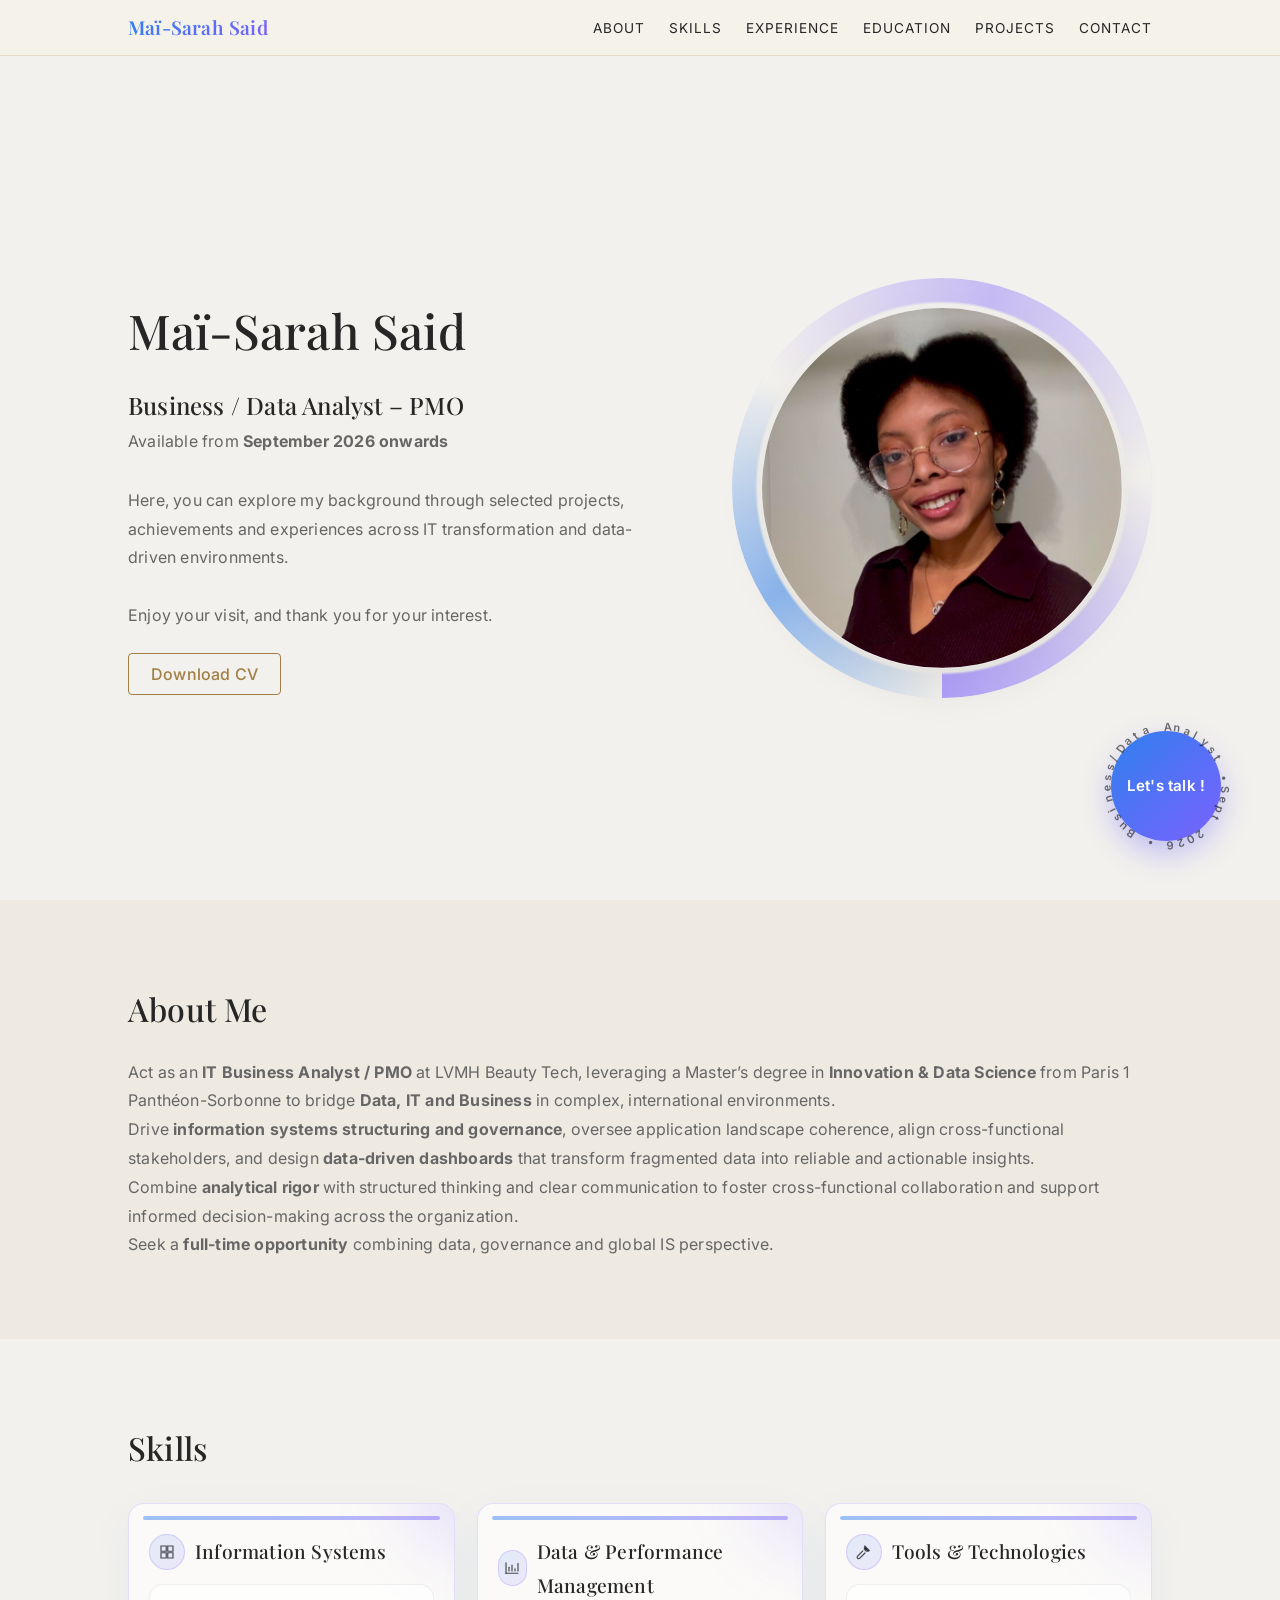
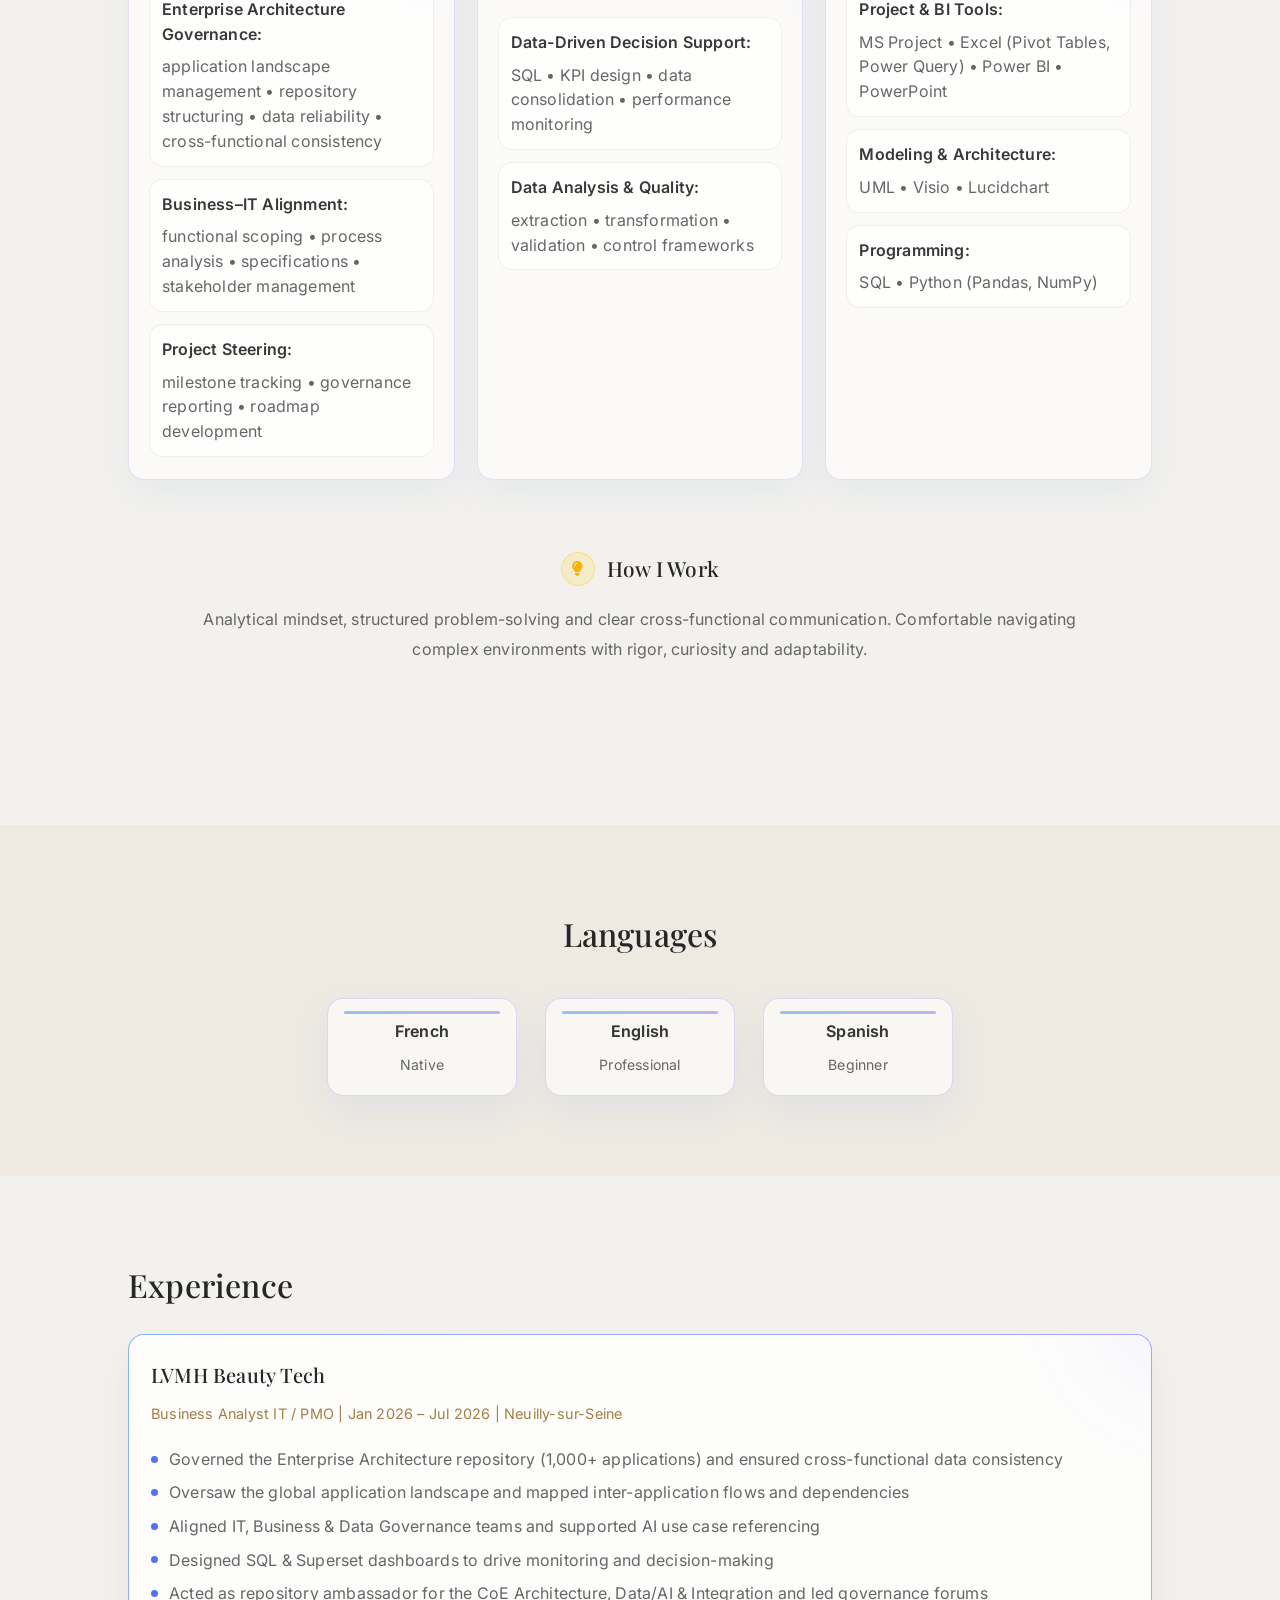
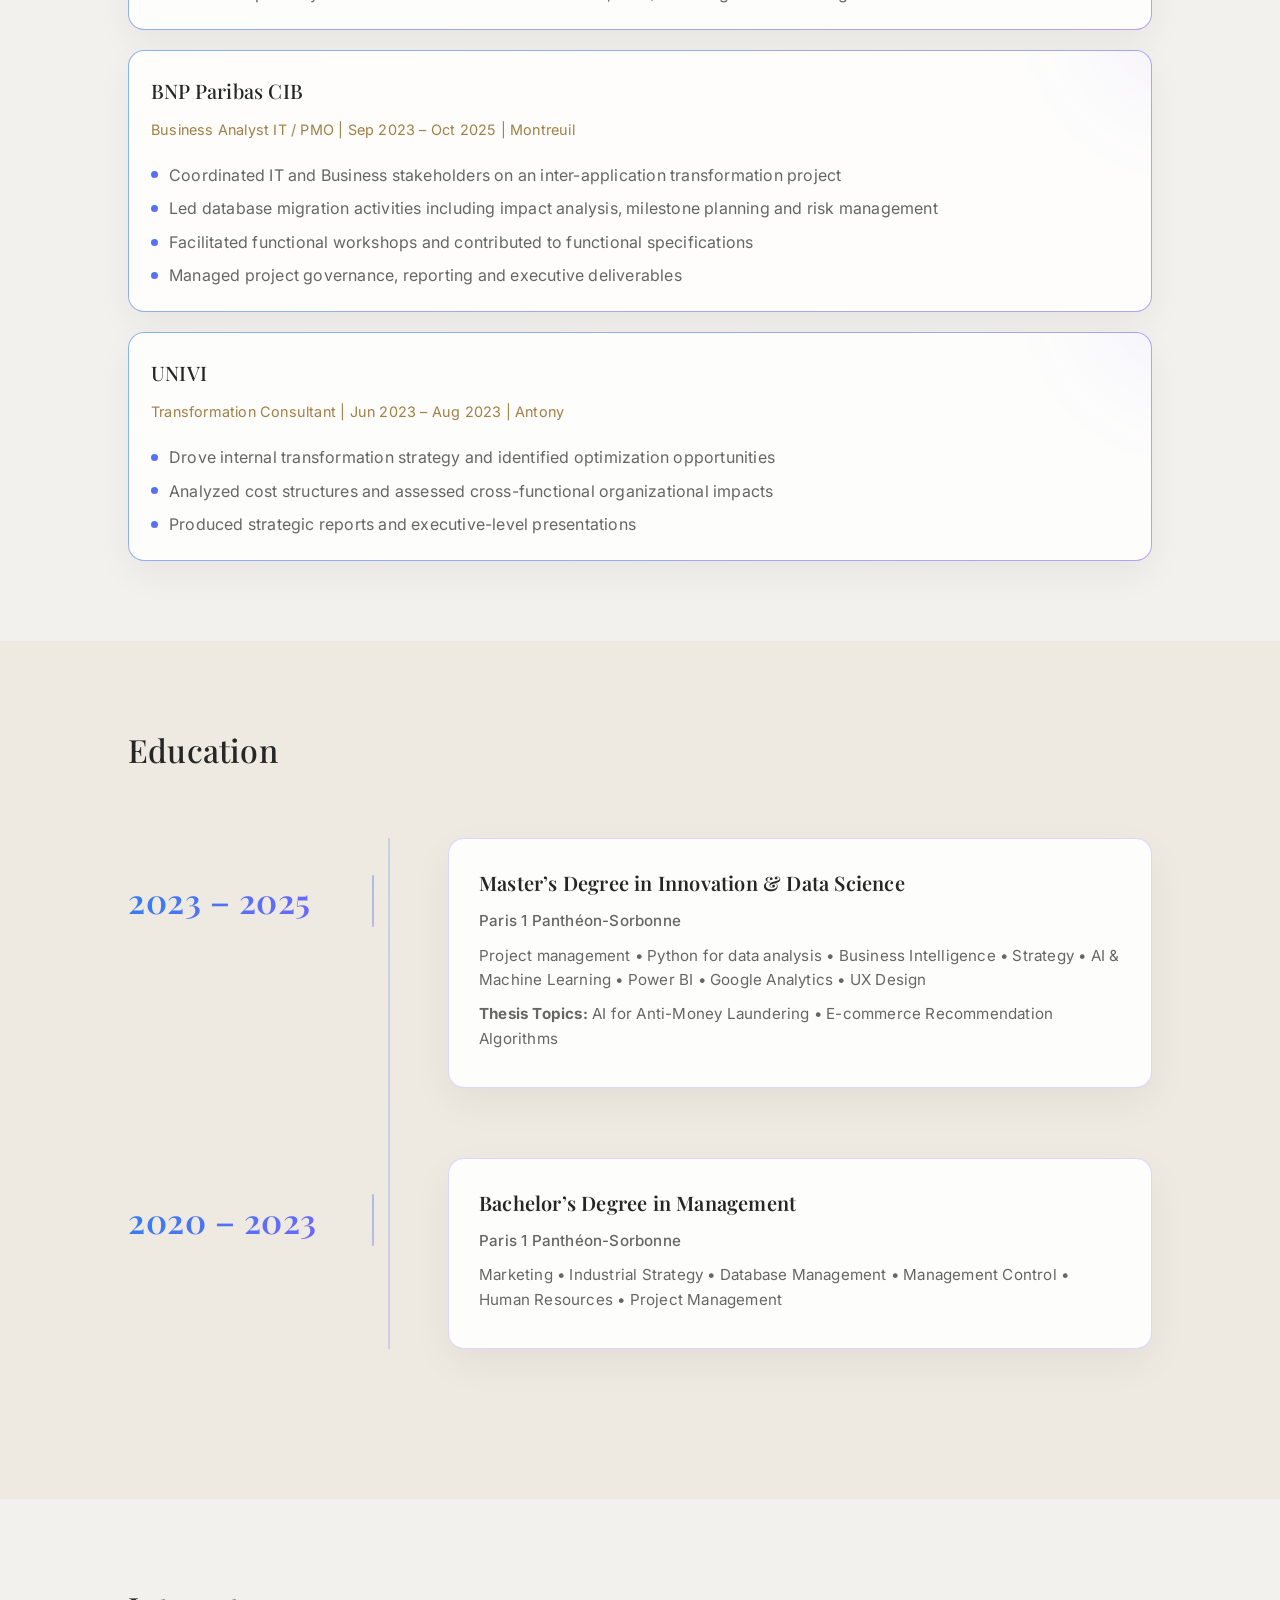
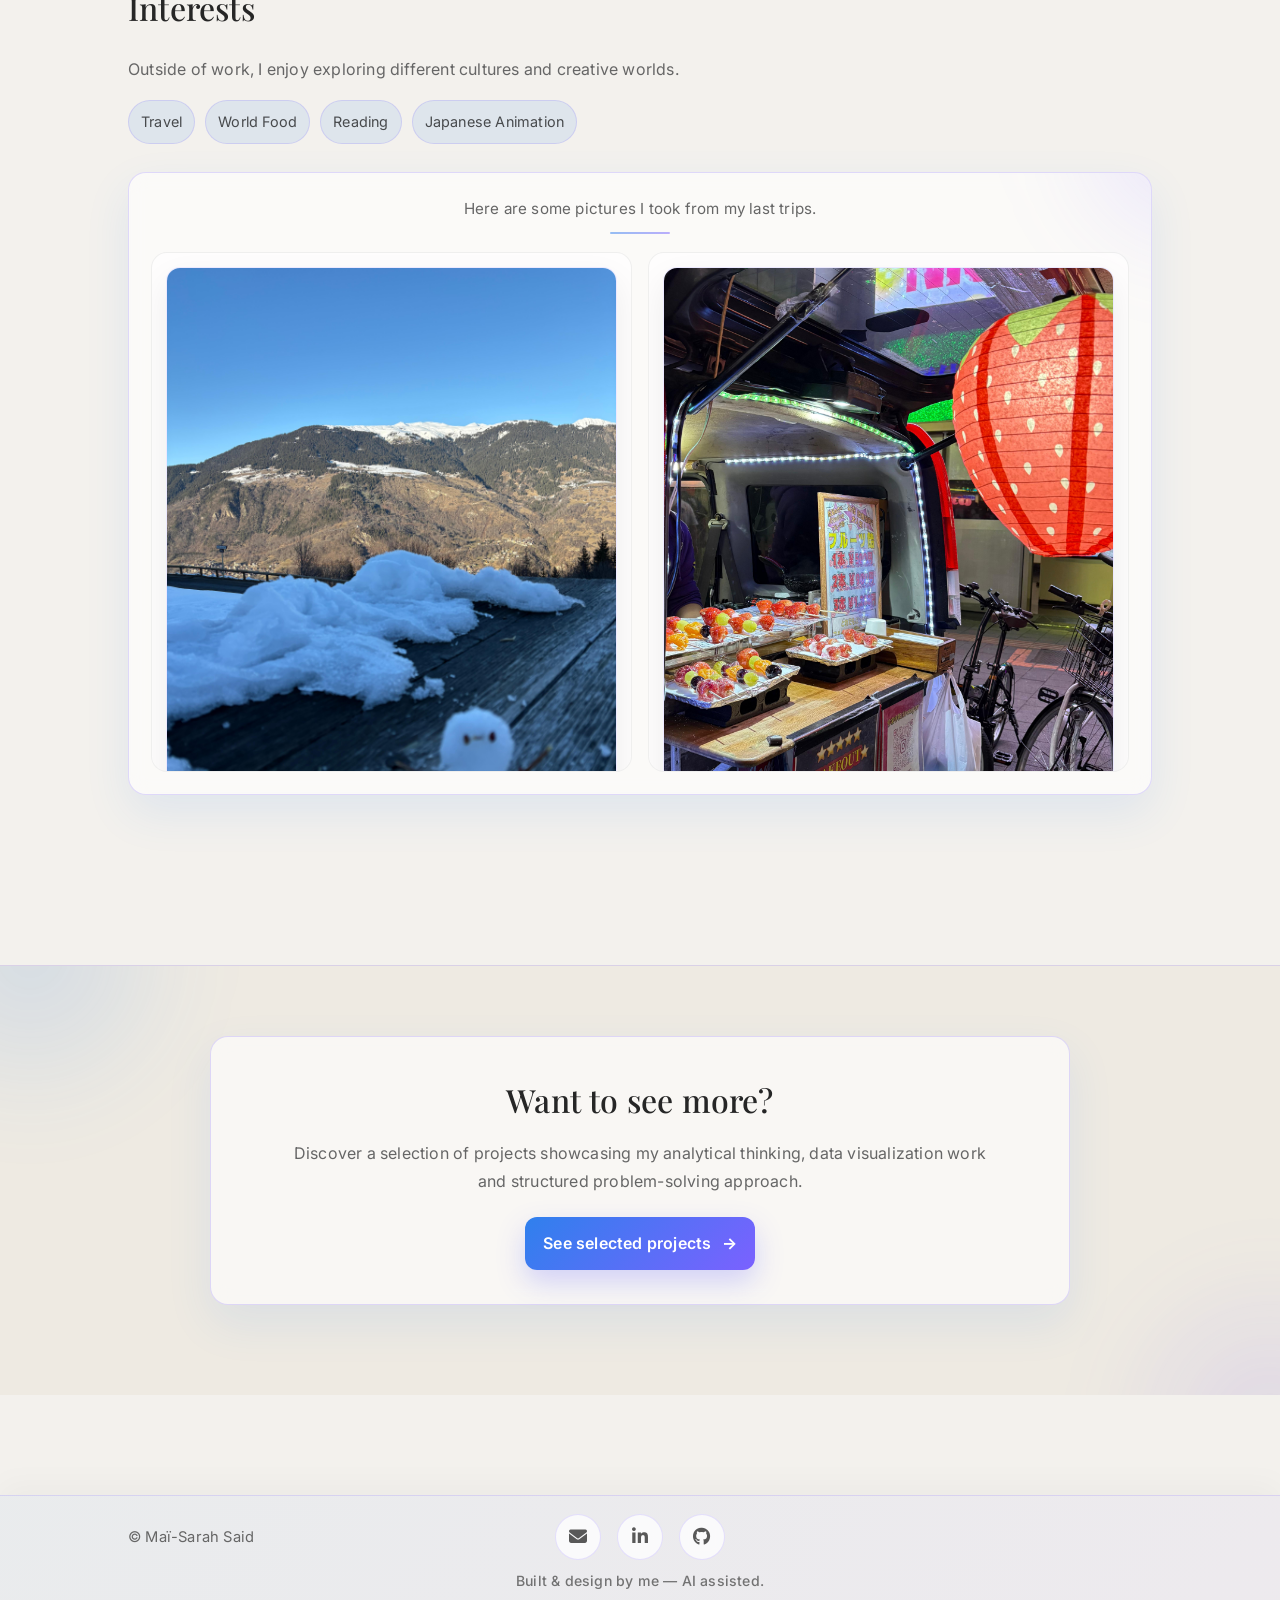
==== index.html @ 535a5bbd "Update" ====
<!DOCTYPE html>
<html lang="en">
<head>
    <meta charset="UTF-8">
    <title>Maï-Sarah Said | Portfolio</title>
    <meta name="viewport" content="width=device-width, initial-scale=1.0">

    <link rel="preconnect" href="https://fonts.googleapis.com">
    <link rel="preconnect" href="https://fonts.gstatic.com" crossorigin>

    <link href="https://fonts.googleapis.com/css2?family=Playfair+Display:wght@400;500;600&family=Inter:wght@300;400;500&display=swap" rel="stylesheet">

    <!-- CSS LINK (IMPORTANT) -->
    <link rel="stylesheet" href="./style.css">

    <link rel="stylesheet" href="https://cdnjs.cloudflare.com/ajax/libs/font-awesome/6.5.1/css/all.min.css">
</head>

    <!-- ===== SCROLL TO TOP ===== -->
    <button class="scroll-top">↑</button>


    <!-- ===== FLOATING CTA (EMAIL) ===== -->
    <div class="floating-cta" aria-label="Email call to action">
    <a href="mailto:msrh.said@gmail.com" class="floating-center">
        Let's talk !
    </a>

    <div class="floating-text" aria-hidden="true">
        <span>Sept 2026 • Business/Data Analyst • </span>
    </div>
    </div>

    <body>

    <div id="page-wrapper">

    <!-- ===== HEADER ===== -->
    <header>
    <nav>
        <h2 class="logo">
        <a href="#hero" class="home-btn">Maï-Sarah Said</a>
        </h2>

        <button class="nav-toggle" aria-label="Open menu" aria-expanded="false" type="button">
        <span></span>
        <span></span>
        <span></span>
        </button>

        <ul class="nav-links">
            <li><a href="#about">About</a></li>
            <li><a href="#skills">Skills</a></li>
            <li><a href="#experience">Experience</a></li>
            <li><a href="#education">Education</a></li>
            <li><a href="projects.html">Projects</a></li>
            <li><a href="contact.html">Contact</a></li>
        </ul>
    </nav>
    </header>

    <!-- ===== HERO ===== -->
    <section id="hero" class="hero">
    <div class="hero-content">

        <div class="hero-text">

        <h1>Maï-Sarah Said</h1>

        <h2 class="hero-role">
            Business / Data Analyst – PMO
        </h2>

        <p class="hero-availability">
            Available from <strong>September 2026 onwards</strong>
        </p>

        <p class="hero-description">
            Here, you can explore my background through selected projects, achievements
            and experiences across IT transformation and data-driven environments.
            <br><br>
            Enjoy your visit, and thank you for your interest.
        </p>

        <div class="hero-buttons">
            <a href="./assets/pdf/CV_SAID_Mai-Sarah_2026.pdf" target="_blank" class="btn btn-outline">
            Download CV
            </a>
        </div>

        </div>

        <div class="hero-photo-wrap" aria-label="Profile photo">
        <div class="ring">
            <div class="ring-inner">
            <img src="./assets/img/Portrait.jpeg" alt="Maï-Sarah Said portrait" />
            </div>
        </div>
        </div>

    </div>
    </section>

    <!-- ===== ABOUT ===== -->
    <section id="about" class="section">
        <h2>About Me</h2>

        <p class="about-intro">
            Act as an <strong>IT Business Analyst / PMO</strong> at LVMH Beauty Tech, 
            leveraging a Master’s degree in <strong>Innovation &amp; Data Science</strong> 
            from Paris 1 Panthéon-Sorbonne to bridge <strong>Data, IT and Business</strong> 
            in complex, international environments.
        </p>

        <p>
            Drive <strong>information systems structuring and governance</strong>, 
            oversee application landscape coherence, align cross-functional stakeholders, 
            and design <strong>data-driven dashboards</strong> that transform fragmented data 
            into reliable and actionable insights.
        </p>

        <p>
            Combine <strong>analytical rigor</strong> with structured thinking and clear communication 
            to foster cross-functional collaboration and support informed decision-making 
            across the organization.
        </p>

        <p class="about-cta">
            Seek a <strong>full-time opportunity</strong> combining data, governance and global IS perspective.
        </p>
    </section>

    <!-- ===== SKILLS ===== -->
    <section id="skills" class="section">
    <h2>Skills</h2>

    <div class="expertise-grid">

        <!-- ===== INFORMATION SYSTEMS ===== -->
        <div class="expertise-block">
        <h3 class="expertise-title">
            <span class="expertise-icon" aria-hidden="true">
            <svg viewBox="0 0 24 24" width="18" height="18" fill="none">
                <path d="M4 4h7v7H4V4Zm9 0h7v7h-7V4ZM4 13h7v7H4v-7Zm9 0h7v7h-7v-7Z"
                stroke="currentColor" stroke-width="1.6"/>
            </svg>
            </span>
            Information Systems
        </h3>

        <ul class="expertise-points">
            <li><strong>Enterprise Architecture Governance:</strong> application landscape management • repository structuring • data reliability • cross-functional consistency</li>
            <li><strong>Business–IT Alignment:</strong> functional scoping • process analysis • specifications • stakeholder management</li>
            <li><strong>Project Steering:</strong> milestone tracking • governance reporting • roadmap development</li>
        </ul>
        </div>

        <!-- ===== DATA & PERFORMANCE ===== -->
        <div class="expertise-block">
        <h3 class="expertise-title">
            <span class="expertise-icon" aria-hidden="true">
            <svg viewBox="0 0 24 24" width="18" height="18" fill="none">
                <path d="M4 19V5" stroke="currentColor" stroke-width="1.6" stroke-linecap="round"/>
                <path d="M4 19h16" stroke="currentColor" stroke-width="1.6" stroke-linecap="round"/>
                <path d="M8 16v-5" stroke="currentColor" stroke-width="1.6" stroke-linecap="round"/>
                <path d="M12 16v-8" stroke="currentColor" stroke-width="1.6" stroke-linecap="round"/>
                <path d="M16 16v-3" stroke="currentColor" stroke-width="1.6" stroke-linecap="round"/>
                <path d="M20 16v-10" stroke="currentColor" stroke-width="1.6" stroke-linecap="round"/>
            </svg>
            </span>
            Data & Performance Management
        </h3>

        <ul class="expertise-points">
            <li><strong>Data-Driven Decision Support:</strong> SQL • KPI design • data consolidation • performance monitoring</li>
            <li><strong>Data Analysis & Quality:</strong> extraction • transformation • validation • control frameworks</li>
        </ul>
        </div>

        <!-- ===== TOOLS & TECHNOLOGIES ===== -->
        <div class="expertise-block">
        <h3 class="expertise-title">
            <span class="expertise-icon" aria-hidden="true">
            <svg viewBox="0 0 24 24" width="18" height="18" fill="none">
                <path d="M14 7l3 3" stroke="currentColor" stroke-width="1.6" stroke-linecap="round"/>
                <path d="M10.5 10.5l-6.8 6.8a2 2 0 1 0 2.8 2.8l6.8-6.8"
                stroke="currentColor" stroke-width="1.6" stroke-linecap="round"/>
                <path d="M13 5a4 4 0 0 0 6 5l-3-3-2 2-1-1 2-2-2-2Z"
                stroke="currentColor" stroke-width="1.6" stroke-linejoin="round"/>
            </svg>
            </span>
            Tools & Technologies
        </h3>

        <ul class="expertise-points">
            <li><strong>Project & BI Tools:</strong> MS Project • Excel (Pivot Tables, Power Query) • Power BI • PowerPoint</li>
            <li><strong>Modeling & Architecture:</strong> UML • Visio • Lucidchart</li>
            <li><strong>Programming:</strong> SQL • Python (Pandas, NumPy) </li>
        </ul>
        </div>

    </div>

    <!-- ===== HOW I WORK ===== -->
    <div class="how-i-work">

    <h3 class="how-title">
        <span class="how-icon">
        <i class="fa-solid fa-lightbulb"></i>
        </span>
        How I Work
    </h3>

    <p class="how-text">
        Analytical mindset, structured problem-solving and clear cross-functional communication.
        Comfortable navigating complex environments with rigor, curiosity and adaptability.
    </p>
    </div>

    </section>

    <!-- ===== LANGUAGES ===== -->
    <section class="section languages-section">
    <h2 class="section-title">Languages</h2>

    <div class="languages-container">

        <div class="language-card">
        <span class="language-name">French</span>
        <span class="language-level">Native</span>
        </div>

        <div class="language-card">
        <span class="language-name">English</span>
        <span class="language-level">Professional</span>
        </div>

        <div class="language-card">
        <span class="language-name">Spanish</span>
        <span class="language-level">Beginner</span>
        </div>

    </div>
    </section>

   <!-- ===== EXPERIENCE ===== -->
    <section id="experience" class="section">
        <h2>Experience</h2>

        <div class="experience-item">
            <h3>LVMH Beauty Tech</h3>
            <span>Business Analyst IT / PMO | Jan 2026 – Jul 2026 | Neuilly-sur-Seine</span>
            <ul>
                <li>Governed the Enterprise Architecture repository (1,000+ applications) and ensured cross-functional data consistency</li>
                <li>Oversaw the global application landscape and mapped inter-application flows and dependencies</li>
                <li>Aligned IT, Business & Data Governance teams and supported AI use case referencing</li>
                <li>Designed SQL & Superset dashboards to drive monitoring and decision-making</li>
                <li>Acted as repository ambassador for the CoE Architecture, Data/AI & Integration and led governance forums</li>
            </ul>
        </div>

        <div class="experience-item">
            <h3>BNP Paribas CIB</h3>
            <span>Business Analyst IT / PMO | Sep 2023 – Oct 2025 | Montreuil</span>
            <ul>
                <li>Coordinated IT and Business stakeholders on an inter-application transformation project</li>
                <li>Led database migration activities including impact analysis, milestone planning and risk management</li>
                <li>Facilitated functional workshops and contributed to functional specifications</li>
                <li>Managed project governance, reporting and executive deliverables</li>
            </ul>
        </div>

        <div class="experience-item">
            <h3>UNIVI</h3>
            <span>Transformation Consultant | Jun 2023 – Aug 2023 | Antony</span>
            <ul>
                <li>Drove internal transformation strategy and identified optimization opportunities</li>
                <li>Analyzed cost structures and assessed cross-functional organizational impacts</li>
                <li>Produced strategic reports and executive-level presentations</li>
            </ul>
        </div>

    </section>

    <!-- ===== EDUCATION ===== -->  
    <section id="education" class="section">
    <h2>Education</h2>

    <div class="timeline">

        <!-- MASTER -->
        <div class="timeline-item">
        <div class="timeline-dot"></div>

        <div class="timeline-content">
            <div class="timeline-header">
            <h3>Master’s Degree in Innovation & Data Science</h3>
            <span class="timeline-date">2023 – 2025</span>
            </div>

            <p class="timeline-school">
            Paris 1 Panthéon-Sorbonne
            </p>

            <p>
            Project management • Python for data analysis • Business Intelligence •
            Strategy • AI & Machine Learning • Power BI • Google Analytics • UX Design
            </p>

            <p>
            <strong>Thesis Topics:</strong> AI for Anti-Money Laundering •
            E-commerce Recommendation Algorithms
            </p>
        </div>
        </div>

        <!-- BACHELOR -->
        <div class="timeline-item">
        <div class="timeline-dot"></div>

        <div class="timeline-content">
            <div class="timeline-header">
            <h3>Bachelor’s Degree in Management</h3>
            <span class="timeline-date">2020 – 2023</span>
            </div>

            <p class="timeline-school">
            Paris 1 Panthéon-Sorbonne
            </p>

            <p>
            Marketing • Industrial Strategy • Database Management •
            Management Control • Human Resources • Project Management
            </p>
        </div>
        </div>

    </div>
    </section>

    <!-- ===== INTERESTS ===== -->
    <section id="interests" class="section interests">

    <!-- Header -->
    <div class="interests-header">
        <h2>Interests</h2>

        <p class="interests-intro">
        Outside of work, I enjoy exploring different cultures and creative worlds.
        </p>

        <div class="interests-tags">
        <span class="tag">Travel</span>
        <span class="tag">World Food</span>
        <span class="tag">Reading</span>
        <span class="tag">Japanese Animation</span>
        </div>
    </div>

    <!-- Photo block -->
    <div class="interests-card">

        <p class="interests-photos-text">
        Here are some pictures I took from my last trips.
        </p>

        <div class="interests-grid" aria-label="Travel photo gallery">

        <!-- LEFT COLUMN -->
        <div class="interests-col">
            <div class="interests-marquee">
            <figure class="interest-photo"><img src="./assets/img/int1.jpeg" alt=""></figure>
            <figure class="interest-photo"><img src="./assets/img/int2.jpeg" alt=""></figure>
            <figure class="interest-photo"><img src="./assets/img/int3.jpeg" alt=""></figure>
            <figure class="interest-photo"><img src="./assets/img/int4.jpeg" alt=""></figure>
            <figure class="interest-photo"><img src="./assets/img/int5.jpeg" alt=""></figure>
            </div>
        </div>

        <!-- RIGHT COLUMN -->
        <div class="interests-col reverse">
            <div class="interests-marquee">
            <figure class="interest-photo"><img src="./assets/img/int6.jpeg" alt=""></figure>
            <figure class="interest-photo"><img src="./assets/img/int7.jpeg" alt=""></figure>
            <figure class="interest-photo"><img src="./assets/img/int8.jpeg" alt=""></figure>
            <figure class="interest-photo"><img src="./assets/img/int9.jpeg" alt=""></figure>
            <figure class="interest-photo"><img src="./assets/img/int10.jpeg" alt=""></figure>
            </div>
        </div>

        </div>
    </div>

    </section>

    <!-- ===== PROJECTS CTA ===== -->
    <section class="section projects-cta">

    <div class="projects-cta-inner">

        <h2>Want to see more?</h2>

        <p class="projects-cta-text">
        Discover a selection of projects showcasing my analytical thinking, 
        data visualization work and structured problem-solving approach.
        </p>

        <a href="projects.html" class="projects-cta-link">
        See selected projects
        </a>

    </div>

    </section>

    <!-- JS LINK -->
    <script src="./script.js"></script>

    <!-- ===== FOOTER ===== -->
    <footer class="footer">
    <nav class="footer-nav">
        <p class="footer-left">© <span id="year"></span> Maï-Sarah Said</p>

        <div class="footer-icons">
            <!-- Email -->
            <a class="footer-icon" href="mailto:msrh.said@gmail.com" aria-label="Email">
                <i class="fa-solid fa-envelope"></i>
            </a>

            <!-- LinkedIn -->
            <a class="footer-icon" 
                href="https://www.linkedin.com/in/ma%C3%AF-sarah-said/" 
                target="_blank" 
                rel="noreferrer"
                aria-label="LinkedIn">
                <i class="fa-brands fa-linkedin-in"></i>
            </a>

            <!-- GitHub -->
            <a class="footer-icon" 
                href="https://github.com/msrh-s" 
                target="_blank" 
                rel="noreferrer"
                aria-label="GitHub">
                <i class="fa-brands fa-github"></i>
            </a>

        </div>
    </nav>
        <p class="footer-signature">
        Built & design by me — AI assisted.
        </p>
    </footer>

</div>

<div id="page-transition" aria-hidden="true"></div>
<script src="./script.js"></script>
</body>
</html>
---- style.css ----
/* =========================================================
   STYLE.CSS — CLEAN + CORRIGÉ (no duplicates / no cut blocks)
   Theme: champagne base + tech blue/violet accents
========================================================= */

/* ===== GLOBAL LAYOUT FIX ===== */
html, body { height: 100%; }

body{
  display: flex;
  flex-direction: column;
  min-height: 100vh;
}

main{ flex: 1; }

/*=============== VARIABLES ===============*/
:root{
  --header-height: 3.5rem;

  --bg-main: hsl(38, 20%, 94%);
  --bg-soft: hsl(38, 25%, 91%);
  --bg-accent: hsl(38, 30%, 88%);

  /* Champagne gold (legacy accent) */
  --first-color: hsl(38, 40%, 45%);
  --first-color-alt: hsl(38, 40%, 38%);

  /* Text */
  --text-color: hsl(0, 0%, 15%);
  --text-light: hsl(0, 0%, 40%);

  /* Surfaces */
  --body-color: hsl(45, 30%, 96%);
  --container-color: hsl(45, 30%, 99%);
  --border-color: hsla(0, 0%, 0%, 0.06);

  --radius: 10px;
}

/*=============== BASE ===============*/
*{ box-sizing: border-box; margin: 0; padding: 0; }

html{ scroll-behavior: smooth; }

body{
  font-family: "Inter", sans-serif;
  background: var(--bg-main);
  color: var(--text-color);
  line-height: 1.8;
  letter-spacing: 0.2px;
}

h1, h2, h3{
  font-family: "Playfair Display", serif;
  font-weight: 500;
}

p{ color: var(--text-light); }

a{
  text-decoration: none;
  color: var(--text-color);
  transition: 0.3s;
}

a:hover{ color: var(--first-color); }

ul{ list-style: none; }

/* =========================================================
   HEADER (tech) + NAV (desktop + mobile hamburger)
========================================================= */
header{
  position: fixed;
  top: 0;
  width: 100%;
  height: var(--header-height);

  background: linear-gradient(135deg, rgba(47,128,237,0.16), rgba(123,97,255,0.16));
  backdrop-filter: blur(12px);

  border-bottom: 1px solid rgba(123,97,255,0.22);
  box-shadow: 0 4px 12px rgba(47,128,237,0.06);

  display: flex;
  align-items: center;
  z-index: 100;
}

nav{
  width: 100%;
  padding: 0 10%;
  display: flex;
  justify-content: space-between;
  align-items: center;
  gap: 16px;
}

.logo{
  font-family: "Playfair Display", serif;
  font-size: 1.2rem;
}

.logo a{
  text-decoration: none;
  background: linear-gradient(135deg, #2f80ed, #7b61ff);

  /* standard + webkit */
  background-clip: text;
  -webkit-background-clip: text;
  -webkit-text-fill-color: transparent;

  font-weight: 600;
}

/* Desktop links */
nav ul.nav-links{
  display: flex;
  gap: 24px;
  align-items: center;
}

nav ul.nav-links li a{
  font-size: 0.85rem;
  text-transform: uppercase;
  letter-spacing: 1px;
  color: var(--text-color);
  transition: color 0.25s ease;
}

nav ul.nav-links li a:hover{ color: #5c6cff; }
nav ul.nav-links li a.active{ color: #5c6cff; }

/* Hamburger */
.nav-toggle{
  display: none; /* ✅ desktop hidden */
  width: 44px;
  height: 44px;

  border: 1px solid rgba(123,97,255,0.28);
  background: rgba(255,255,255,0.55);
  border-radius: 12px;
  cursor: pointer;

  flex-direction: column;
  align-items: center;
  justify-content: center;
  gap: 6px;

  -webkit-tap-highlight-color: transparent;
}

.nav-toggle span{
  display: block;
  width: 18px;
  height: 2px;
  border-radius: 2px;
  background: linear-gradient(135deg, #2f80ed, #7b61ff);
}

/* Mobile menu */
@media (max-width: 860px){
  nav{ padding: 0 6%; }

  .nav-toggle{ display: inline-flex; }

  nav ul.nav-links{
    position: fixed;
    top: var(--header-height);
    left: 0;
    right: 0;

    display: grid;
    gap: 10px;
    padding: 16px 6% 18px;

    background: rgba(245,243,238,0.92);
    backdrop-filter: blur(10px);
    border-bottom: 1px solid rgba(123,97,255,0.18);

    transform: translateY(-12px);
    opacity: 0;
    pointer-events: none;
    transition: 0.25s ease;
  }

  header.nav-open ul.nav-links{
    transform: translateY(0);
    opacity: 1;
    pointer-events: auto;
  }

  nav ul.nav-links li a{
    display: block;
    padding: 12px 12px;
    border-radius: 12px;
    background: rgba(255,255,255,0.6);
    border: 1px solid rgba(0,0,0,0.06);
  }
}

/* =========================================================
   HERO
========================================================= */
.hero{
  min-height: 100vh;
  padding: calc(var(--header-height) + 80px) 10% 60px;
  display: flex;
  flex-direction: column;
  justify-content: center;
}

.hero h1{
  font-size: 3rem;
  margin-bottom: 10px;
}

.hero h3{
  font-family: "Inter", sans-serif;
  font-weight: 400;
  font-size: 1.1rem;
  color: var(--first-color);
  margin-bottom: 20px;
}

.hero p{
  max-width: 600px;
  margin-bottom: 30px;
}

.btn{
  padding: 10px 22px;
  border: 1px solid var(--first-color);
  border-radius: 4px;
  color: var(--first-color);
  font-weight: 500;
  width: fit-content;
  transition: 0.3s;
}

.btn:hover{
  background-color: var(--first-color);
  color: #fff;
}

/* ===== HERO LAYOUT (TEXT + PHOTO) ===== */
.hero-content{
  display: grid;
  grid-template-columns: 1.15fr 0.85fr;
  gap: 64px;
  align-items: center;
}

.hero-photo-wrap{
  display: flex;
  justify-content: flex-end;
}

/* ===== RING (tech) ===== */
.ring{
  width: 420px;
  height: 420px;
  border-radius: 999px;
  position: relative;
  display: grid;
  place-items: center;
}

.ring::before{
  content:"";
  position:absolute;
  inset: 0;
  border-radius: 999px;

  background: conic-gradient(
    from 180deg,
    rgba(47,128,237,0) 0%,
    rgba(47,128,237,0.55) 16%,
    rgba(123,97,255,0) 34%,
    rgba(123,97,255,0.40) 54%,
    rgba(47,128,237,0) 74%,
    rgba(123,97,255,0.60) 100%
  );

  -webkit-mask: radial-gradient(transparent 62%, #000 63%);
  mask: radial-gradient(transparent 62%, #000 63%);

  filter: blur(0.2px);
  opacity: 0.95;
  transform: rotate(0deg);

  box-shadow:
    0 0 20px rgba(47,128,237,0.18),
    0 0 42px rgba(123,97,255,0.14);
}

.ring-inner{
  width: 86%;
  height: 86%;
  border-radius: 999px;
  overflow: hidden;
  border: 1px solid hsla(0,0%,0%,0.06);
  background: var(--container-color);
  box-shadow: 0 18px 45px rgba(0,0,0,0.08);
}

.ring-inner img{
  width: 100%;
  height: 100%;
  object-fit: cover;
  object-position: 0% 18%;
}

.ring.spin::before{ animation: ring-rotate 1.2s linear infinite; }

@keyframes ring-rotate{
  to{ transform: rotate(360deg); }
}

/* Responsive hero */
@media (max-width: 980px){
  .hero-content{ grid-template-columns: 1fr; gap: 28px; }
  .hero-photo-wrap{ justify-content: flex-start; }
  .ring{ width: 240px; height: 240px; }
}

/* =========================================================
   SECTIONS + subtle alternating backgrounds
========================================================= */
.section{
  padding: 80px 10%;
}

.section h2{
  font-size: 2rem;
  margin-bottom: 20px;
}

/* Alternance (uniquement sur .section) */
.section:nth-of-type(even){ background: var(--bg-soft); }
.section:nth-of-type(odd){ background: var(--bg-main); }

/* =========================================================
   SKILLS — pep (cards + mini-cards)
========================================================= */
.expertise-grid{
  margin-top: 26px;
  display: grid;
  grid-template-columns: repeat(3, 1fr);
  gap: 22px;
}

.expertise-block{
  position: relative;
  overflow: hidden;

  background: rgba(255,255,255,0.62);
  backdrop-filter: blur(10px);

  border: 1px solid rgba(123,97,255,0.18);
  border-radius: 16px;
  padding: 22px 20px;

  box-shadow: 0 14px 40px rgba(47,128,237,0.07);
  transition: transform .25s ease, box-shadow .25s ease, border-color .25s ease;
}

.expertise-block::before{
  content:"";
  position:absolute;
  left: 14px;
  right: 14px;
  top: 12px;
  height: 4px;
  border-radius: 999px;
  background: linear-gradient(135deg, rgba(47,128,237,0.85), rgba(123,97,255,0.85));
  opacity: 0.55;
}

.expertise-block::after{
  content:"";
  position:absolute;
  width: 220px;
  height: 220px;
  right: -120px;
  top: -120px;
  border-radius: 999px;
  background: radial-gradient(circle, rgba(123,97,255,0.18), transparent 60%);
  filter: blur(26px);
  pointer-events:none;
}

.expertise-block:hover{
  transform: translateY(-2px);
  border-color: rgba(123,97,255,0.28);
  box-shadow: 0 18px 55px rgba(47,128,237,0.12);
}

.expertise-title{
  display:flex;
  align-items:center;
  gap: 10px;
  margin: 8px 0 14px;

  font-family: "Playfair Display", serif;
  font-size: 1.2rem;
  font-weight: 500;
}

.expertise-icon{
  width: 36px;
  height: 36px;
  border-radius: 999px;
  display:grid;
  place-items:center;

  background: linear-gradient(135deg, rgba(47,128,237,0.12), rgba(123,97,255,0.12));
  border: 1px solid rgba(123,97,255,0.22);
  color: rgba(0,0,0,0.68);
}

.expertise-points{
  display: grid;
  gap: 12px;
  margin-top: 6px;
}

.expertise-points li{
  border-radius: 14px;
  border: 1px solid rgba(0,0,0,0.06);
  background: rgba(255,255,255,0.70);
  padding: 12px 12px;

  display: grid;
  gap: 8px;

  transition: background .25s ease, border-color .25s ease, transform .25s ease;
  color: var(--text-light);
  line-height: 1.55;
}

.expertise-points li:hover{
  background: rgba(255,255,255,0.92);
  border-color: rgba(123,97,255,0.20);
  transform: translateY(-1px);
}

.expertise-points li strong{
  font-weight: 600;
  color: rgba(0,0,0,0.78);
}

@media (max-width: 980px){
  .expertise-grid{ grid-template-columns: 1fr; }
}

/* =========================================================
   HOW I WORK — centered version
========================================================= */

.how-i-work{
  margin: 70px auto 0 auto;
  max-width: 900px;
  text-align: center;
}

.how-title{
  display: inline-flex;   /* important pour centrer avec l’icône */
  align-items: center;
  gap: 12px;

  font-family: "Playfair Display", serif;
  font-size: 1.3rem;
  margin-bottom: 18px;
}

.how-icon{
  width: 34px;
  height: 34px;
  border-radius: 999px;

  display: grid;
  place-items: center;

  background: rgba(255, 200, 0, 0.15);
  border: 1px solid rgba(255, 200, 0, 0.35);

  color: #f4b400;
  font-size: 15px;
}

.how-text{
  color: var(--text-light);
  line-height: 1.85;
  font-size: 1rem;
}

/* =========================================================
   EXPERIENCE — tech premium but LIGHT (no purple background)
========================================================= */
#experience .experience-item{
  margin-top: 20px;
  padding: 22px 22px;

  position: relative;
  overflow: hidden;
  isolation: isolate;

  border-radius: 16px;

  /* ✅ clair */
  background: var(--container-color);

  /* ✅ filisé dégradé (border-box trick) */
  border: 1px solid transparent;
  background:
    linear-gradient(var(--container-color), var(--container-color)) padding-box,
    linear-gradient(135deg, rgba(47,128,237,0.55), rgba(123,97,255,0.55)) border-box;

  box-shadow: 0 14px 36px rgba(0,0,0,0.05);

  /* reveal + hover */
  opacity: 0;
  transform: translateY(14px);
  transition:
    opacity 0.8s ease,
    transform 0.8s ease,
    box-shadow 0.25s ease;
}

#experience .experience-item::after{
  content:"";
  position:absolute;
  width: 260px;
  height: 260px;
  border-radius: 999px;
  right: -160px;
  top: -160px;
  background: radial-gradient(circle, rgba(123,97,255,0.10), transparent 65%);
  filter: blur(40px);
  pointer-events:none;
  z-index: 0;
}

#experience .experience-item > *{
  position: relative;
  z-index: 1;
}

#experience .experience-item h3{
  font-family: "Playfair Display", serif;
  font-size: 1.25rem;
  margin-bottom: 6px;
}

#experience .experience-item span{
  display: inline-flex;
  align-items: center;
  gap: 10px;

  font-size: 0.9rem;
  color: var(--first-color);
  margin-bottom: 12px;
}

#experience .experience-item span em{
  font-style: normal;
  padding: 4px 10px;
  border-radius: 999px;

  background: rgba(47,128,237,0.08);
  border: 1px solid rgba(123,97,255,0.18);
  color: var(--text-color);
}

#experience .experience-item ul{
  margin-top: 8px;
  display: grid;
  gap: 8px;
}

#experience .experience-item li{
  color: var(--text-light);
  line-height: 1.6;
  position: relative;
  padding-left: 18px;
}

#experience .experience-item li::before{
  content:"";
  position:absolute;
  left: 0;
  top: 0.55em;
  width: 7px;
  height: 7px;
  border-radius: 999px;
  background: linear-gradient(135deg, #2f80ed, #7b61ff);
}

/* visible */
#experience .experience-item.is-visible{
  opacity: 1;
  transform: translateY(0);
}

/* hover */
#experience .experience-item:hover{
  transform: translateY(-2px);
  box-shadow: 0 18px 48px rgba(0,0,0,0.08);
}

@media (max-width: 860px){
  #experience .experience-item{ padding: 18px 16px; }
  #experience .experience-item h3{ font-size: 1.15rem; }
}

/* =========================================================
   EDUCATION — timeline date LEFT (big, fixed) + vertical line
========================================================= */
.timeline{
  position: relative;
  margin-top: 60px;
  padding-left: 0;
}

.timeline::before{
  content:"";
  position:absolute;
  left: 260px;
  top: 0;
  width: 2px;
  height: 100%;
  background: linear-gradient(180deg, rgba(47,128,237,0.35), rgba(123,97,255,0.35));
  opacity: 0.65;
}

/* remove dots */
.timeline-dot{ display: none !important; }

.timeline-item{
  position: relative;
  margin-bottom: 70px;
  padding-left: 320px;
}

/* Big date on left */
.timeline-date{
  position: absolute;
  left: 0;
  top: 32px;
  width: 230px;
  text-align: left;

  font-family: "Playfair Display", serif;
  font-size: 2.1rem;
  font-weight: 600;
  letter-spacing: 0.5px;

  background: linear-gradient(135deg, #2f80ed, #7b61ff);
  background-clip: text;
  -webkit-background-clip: text;
  -webkit-text-fill-color: transparent;
}

/* small vertical tick next to the date */
.timeline-date::after{
  content:"";
  position:absolute;
  right: -16px;
  top: 50%;
  transform: translateY(-50%);
  width: 2px;
  height: 52px;
  background: linear-gradient(180deg, rgba(47,128,237,0.7), rgba(123,97,255,0.7));
  border-radius: 2px;
  opacity: 0.55;
}

/* Card */
.timeline-content{
  background: var(--container-color);
  border: 1px solid rgba(123,97,255,0.25);
  border-radius: 16px;
  padding: 26px 30px;
  box-shadow: 0 14px 40px rgba(0,0,0,0.05);
  transition: box-shadow 0.25s ease;
}

.timeline-header{
  display: flex;
  justify-content: space-between;
  align-items: baseline;
  margin-bottom: 8px;
}

.timeline-header h3{
  font-family: "Playfair Display", serif;
  font-size: 1.25rem;
  font-weight: 600;
}

.timeline-school{
  font-weight: 500;
  margin-bottom: 12px;
  color: var(--text-color);
}

.timeline-content p{
  color: var(--text-light);
  font-size: 0.95rem;
  margin-bottom: 10px;
  line-height: 1.6;
}

.timeline-content:hover{
  box-shadow: 0 18px 50px rgba(0,0,0,0.07);
}

/* Responsive education */
@media (max-width: 900px){
  .timeline::before{ left: 34px; }

  .timeline-item{ padding-left: 80px; }

  .timeline-date{
    position: relative;
    left: 0;
    top: 0;
    width: auto;
    font-size: 1.35rem;
    margin-bottom: 12px;
  }

  .timeline-date::after{ display: none; }
}

/* ===== EDUCATION TIMELINE — MOBILE FIX ===== */
@media (max-width: 700px){

  /* on simplifie la structure */
  .timeline{
    padding-left: 0;
  }

  /* ligne verticale plus proche du bord */
  .timeline::before{
    left: 18px;
  }

  /* plus besoin d'offset “desktop date à gauche” */
  .timeline-item{
    padding-left: 0;
    margin-bottom: 46px;
  }

  /* la carte passe en “pleine largeur” avec marge à gauche */
  .timeline-content{
    margin-left: 44px; /* laisse voir la ligne */
    padding: 22px 18px;
  }

  /* header: on empile pour éviter le space-between */
  .timeline-header{
    display: flex;
    flex-direction: column;
    align-items: flex-start;
    gap: 6px;
  }

  /* date: devient un badge au-dessus, 1 ligne, stable */
  .timeline-date{
    position: relative;
    left: auto;
    top: auto;
    width: auto;
    text-align: left;

    font-size: 1.15rem;
    font-weight: 700;
    white-space: nowrap;      /* ✅ empêche 2023 / 2025 de se séparer */
    line-height: 1.1;

    margin-bottom: 8px;
  }

  /* on enlève le petit trait vertical à droite de la date */
  .timeline-date::after{
    display: none;
  }
}

/* =========================================================
   LANGUAGES — refined tech style (FIXED)
========================================================= */
.languages-section{
  margin-top: 80px;
  text-align: center;
}

.languages-container{
  margin-top: 36px;
  display: flex;
  justify-content: center;
  gap: 28px;
  flex-wrap: wrap;
}

.language-card{
  position: relative;
  overflow: hidden;

  min-width: 190px; /* ✅ was cut before */
  padding: 18px 26px;
  border-radius: 16px;

  background: rgba(255,255,255,0.62);
  backdrop-filter: blur(10px);

  border: 1px solid rgba(123,97,255,0.22);
  box-shadow: 0 14px 36px rgba(47,128,237,0.08);

  display: flex;
  flex-direction: column;
  align-items: center;
  gap: 6px;

  transition: transform 0.25s ease, box-shadow 0.25s ease, border-color 0.25s ease;
}

.language-card::before{
  content:"";
  position:absolute;
  left: 16px;
  right: 16px;
  top: 12px;
  height: 3px;
  border-radius: 999px;
  background: linear-gradient(135deg, rgba(47,128,237,0.85), rgba(123,97,255,0.85));
  opacity: 0.55;
}

.language-card:hover{
  transform: translateY(-3px);
  border-color: rgba(123,97,255,0.30);
  box-shadow: 0 18px 50px rgba(47,128,237,0.12);
}

.language-name{
  font-weight: 650;
  color: rgba(0,0,0,0.78);
}

.language-level{
  font-size: 0.88rem;
  color: var(--text-light);
}

@media (max-width: 600px){
  .language-card{
    min-width: 160px;
    padding: 16px 18px;
  }
}

/* =========================================================
   PROJECTS GRID (projects.html)
========================================================= */
.projects-intro{
  max-width: 760px;
  margin-top: 12px;
  color: var(--text-light);
  line-height: 1.7;
}

.projects-grid{
  display: grid;
  grid-template-columns: repeat(2, 1fr);
  gap: 18px;
}

.project-card{
  background: var(--container-color);
  border: 1px solid var(--border-color);
  border-radius: 14px;
  overflow: hidden;
  box-shadow: 0 12px 34px rgba(0,0,0,0.05);
  transition: transform 0.25s ease, box-shadow 0.25s ease;
}

.project-card:hover{
  transform: translateY(-2px);
  box-shadow: 0 18px 45px rgba(0,0,0,0.07);
}

.project-media{
  display: block;
  background: rgba(255,255,255,0.65);
  border-bottom: 1px solid hsla(0,0%,0%,0.06);
}

.project-media img{
  width: 100%;
  height: 170px;
  object-fit: cover;
  display: block;
}

.project-body{ padding: 14px 16px 16px; }

.project-body h3{
  font-family: "Playfair Display", serif;
  font-size: 1.1rem;
  margin-bottom: 6px;
}

.project-meta{
  font-size: 0.85rem;
  color: var(--first-color);
  margin-bottom: 8px;
}

.project-desc{
  color: var(--text-light);
  line-height: 1.65;
  font-size: 0.95rem;
  margin-bottom: 10px;
}

.project-link{
  color: var(--first-color);
  font-weight: 500;
  border-bottom: 1px solid hsla(38,40%,45%,0.35);
  padding-bottom: 2px;
  transition: 0.25s ease;
}

.project-link:hover{
  border-bottom-color: var(--first-color);
  opacity: 0.9;
}

@media (max-width: 980px){
  .projects-grid{ grid-template-columns: 1fr; }
  .project-media img{ height: 190px; }
}

/* =========================================================
   CONTACT (contact.html)
========================================================= */
.contact-page h1{
  font-family: "Playfair Display", serif;
  font-size: 2.2rem;
  margin-bottom: 10px;
}

.contact-subtitle{
  max-width: 760px;
  color: var(--text-light);
  line-height: 1.7;
  margin-bottom: 26px;
}

.contact-panel{
  max-width: 860px;
  background: var(--container-color);
  border: 1px solid var(--border-color);
  border-radius: 18px;
  padding: 26px;
  box-shadow: 0 14px 40px rgba(0,0,0,0.06);
}

.contact-actions{
  display: grid;
  grid-template-columns: repeat(3, 1fr);
  gap: 14px;
}

.contact-chip{
  background: rgba(255,255,255,0.62);
  border: 1px solid hsla(0,0%,0%,0.06);
  border-radius: 14px;
  padding: 16px;
  display: grid;
  grid-template-rows: auto auto auto;
  gap: 6px;
  transition: transform 0.25s ease, background 0.25s ease, border-color 0.25s ease;
}

.contact-chip:hover{
  transform: translateY(-2px);
  background: rgba(255,255,255,0.9);
  border-color: hsla(38,40%,45%,0.22);
}

.chip-icon{
  width: 44px;
  height: 44px;
  border-radius: 999px;
  display: grid;
  place-items: center;
  background: hsla(38,40%,45%,0.10);
  border: 1px solid hsla(38,40%,45%,0.22);
  color: var(--first-color);
}

.chip-title{ color: var(--text-color); font-weight: 500; }

.chip-value{
  color: var(--text-light);
  font-size: 0.95rem;
  overflow-wrap: anywhere;
  line-height: 1.45;
}

.contact-divider{
  height: 1px;
  background: hsla(0,0%,0%,0.06);
  margin: 18px 0 14px;
}

.contact-cv{
  display: inline-block;
  color: var(--first-color);
  font-weight: 500;
  border-bottom: 1px solid hsla(38,40%,45%,0.35);
  padding-bottom: 2px;
}

.contact-cv:hover{
  border-bottom-color: var(--first-color);
  opacity: 0.9;
}

@media (max-width: 980px){
  .contact-actions{ grid-template-columns: 1fr; }
}

/* =========================================================
   PROJECTS CTA (end of index) — tech premium (kept)
========================================================= */
.projects-cta{
  margin-top: 90px;
  padding: 70px 10% 90px;
  position: relative;
  overflow: hidden;

  background: linear-gradient(135deg, rgba(47,128,237,0.06), rgba(123,97,255,0.06));
  border-top: 1px solid rgba(123,97,255,0.18);
}

.projects-cta::before,
.projects-cta::after{
  content:"";
  position:absolute;
  width: 420px;
  height: 420px;
  border-radius: 999px;
  filter: blur(40px);
  opacity: 0.55;
  pointer-events:none;
}

.projects-cta::before{
  top: -220px;
  left: -180px;
  background: radial-gradient(circle, rgba(47,128,237,0.28), transparent 60%);
}

.projects-cta::after{
  bottom: -240px;
  right: -200px;
  background: radial-gradient(circle, rgba(123,97,255,0.26), transparent 60%);
}

.projects-cta-inner{
  max-width: 860px;
  margin: 0 auto;
  text-align: center;

  background: rgba(255,255,255,0.62);
  border: 1px solid rgba(123,97,255,0.22);
  border-radius: 18px;
  padding: 34px 26px;
  backdrop-filter: blur(10px);

  box-shadow: 0 18px 45px rgba(47,128,237,0.10);
}

.projects-cta h2{
  font-family: "Playfair Display", serif;
  font-size: 2rem;
  margin-bottom: 12px;
}

.projects-cta-text{
  max-width: 720px;
  margin: 0 auto 22px;
  color: var(--text-light);
  line-height: 1.7;
}

.projects-cta-link{
  display: inline-flex;
  align-items: center;
  gap: 10px;

  padding: 12px 18px;
  border-radius: 12px;
  font-weight: 600;
  color: #fff;

  background: linear-gradient(135deg, #2f80ed, #7b61ff);
  box-shadow: 0 12px 28px rgba(90,90,255,0.25);

  transition: transform 0.25s ease, filter 0.25s ease, box-shadow 0.25s ease;
}

.projects-cta-link:hover{
  transform: translateY(-2px);
  filter: brightness(1.05);
  box-shadow: 0 16px 36px rgba(110,110,255,0.32);
}

.projects-cta-link::after{
  content:"→";
  font-weight: 700;
  transform: translateY(-0.5px);
}

@media (max-width: 860px){
  .projects-cta{ padding: 60px 6% 70px; }
  .projects-cta-inner{ padding: 28px 18px; }
  .projects-cta h2{ font-size: 1.7rem; }
}

/* =========================================================
   FLOATING CTA (email)
========================================================= */
.floating-cta{
  position: fixed;
  bottom: 34px;
  right: 34px;
  width: 160px;
  height: 160px;
  z-index: 1000;
}

.floating-center{
  position: absolute;
  top: 50%;
  left: 50%;
  transform: translate(-50%,-50%);

  width: 110px;
  height: 110px;
  border-radius: 999px;

  display: grid;
  place-items: center;
  text-align: center;

  font-weight: 600;
  font-size: 0.95rem;
  color: #fff;

  background: linear-gradient(135deg, #2f80ed, #7b61ff);
  box-shadow: 0 12px 30px rgba(90,90,255,0.35);

  transition: transform 0.25s ease, box-shadow 0.25s ease, filter 0.25s ease;
}

.floating-center:hover{
  transform: translate(-50%,-50%) scale(1.06);
  box-shadow: 0 16px 40px rgba(110,110,255,0.45);
  filter: brightness(1.05);
}

.floating-text{
  position: absolute;
  inset: 0;
  border-radius: 999px;
  animation: floating-rotate 16s linear infinite;
  pointer-events: none;
}

@keyframes floating-rotate{
  from{ transform: rotate(0deg); }
  to{ transform: rotate(360deg); }
}

.floating-text > span > span{
  font-size: 11px;
  letter-spacing: 2.4px;
  color: rgba(0,0,0,0.55);
  font-weight: 600;
}

/* =========================================================
   SCROLL TO TOP BUTTON (above CTA)
========================================================= */
.scroll-top{
  position: fixed;
  bottom: 210px;
  right: 34px;

  width: 52px;
  height: 52px;
  border-radius: 999px;

  display: flex;
  align-items: center;
  justify-content: center;

  border: 1px solid rgba(123,97,255,0.25);
  background: rgba(255,255,255,0.65);
  backdrop-filter: blur(12px);

  color: #5c6cff;
  font-size: 18px;
  cursor: pointer;

  box-shadow: 0 10px 30px rgba(47,128,237,0.12);

  opacity: 0;
  transform: translateY(10px);
  pointer-events: none;
  transition: 0.3s ease;
  z-index: 1100;
}

.scroll-top.show{
  opacity: 1;
  transform: translateY(0);
  pointer-events: auto;
}

.scroll-top:hover{
  transform: translateY(-3px);
  box-shadow: 0 14px 35px rgba(47,128,237,0.18);
}

/* =========================================================
   PAGE TRANSITION (slide overlay)
========================================================= */
#page-transition{
  position: fixed;
  inset: 0;
  z-index: 9999;
  transform: translateX(100%);
  transition: transform 0.55s cubic-bezier(.77,0,.18,1);

  background: linear-gradient(135deg, rgba(47,128,237,0.18), rgba(123,97,255,0.18));
  backdrop-filter: blur(12px);

  pointer-events: none;
}

#page-transition.is-active{
  transform: translateX(0%);
}

/* initial reveal */
#page-wrapper{
  transform: translateX(-12px);
  opacity: 0;
  transition: transform 0.55s cubic-bezier(.77,0,.18,1), opacity 0.55s ease;
}

#page-wrapper.is-loaded{
  transform: translateX(0);
  opacity: 1;
}

/* =========================================================
   INTERESTS — split vertical (2 columns) + auto scroll
========================================================= */
.interests{
  position: relative;
}

.interests-subtitle{
  max-width: 760px;
  color: var(--text-light);
  line-height: 1.7;
  margin-top: 6px;
}

/* Card container */
.interests-card{
  margin-top: 26px;
  position: relative;
  overflow: hidden;

  background: rgba(255,255,255,0.62);
  backdrop-filter: blur(10px);

  border: 1px solid rgba(123,97,255,0.22);
  border-radius: 18px;

  padding: 22px;
  box-shadow: 0 18px 45px rgba(47,128,237,0.10);
}

/* soft glow */
.interests-card::after{
  content:"";
  position:absolute;
  width: 360px;
  height: 360px;
  border-radius: 999px;
  right: -220px;
  top: -220px;
  background: radial-gradient(circle, rgba(123,97,255,0.16), transparent 60%);
  filter: blur(40px);
  pointer-events:none;
}

/* Tags */
.interests-tags{
  display: flex;
  flex-wrap: wrap;
  gap: 10px;
  margin-bottom: 16px;
  position: relative;
  z-index: 1;
}

.interests-tags .tag{
  font-size: 0.9rem;
  padding: 8px 12px;
  border-radius: 999px;

  background: rgba(47,128,237,0.10);
  border: 1px solid rgba(123,97,255,0.18);
  color: rgba(0,0,0,0.68);
}

/* 2 columns */
.interests-grid{
  position: relative;
  z-index: 1;

  display: grid;
  grid-template-columns: 1fr 1fr;
  gap: 16px;

  /* visible area height */
  height: 520px;
}

/* each column is a viewport */
.interests-col{
  overflow: hidden;
  border-radius: 16px;
  border: 1px solid rgba(0,0,0,0.06);
  background: rgba(255,255,255,0.65);
}

/* vertical auto scroll */
.interests-marquee{
  display: grid;
  gap: 14px;
  padding: 14px;

  animation: interests-scroll 18s linear infinite;
  will-change: transform;
}

/* opposite direction on right */
.interests-col.reverse .interests-marquee{
  animation-direction: reverse;
}

/* pause on hover */
.interests-col:hover .interests-marquee{
  animation-play-state: paused;
}

/* vertical photos: keep phone portrait framing */
.interest-photo{
  width: 100%;
  aspect-ratio: 3 / 4;          /* ✅ portrait */
  border-radius: 14px;
  overflow: hidden;
  background: rgba(255,255,255,0.6);
  border: 1px solid rgba(123,97,255,0.14);
  box-shadow: 0 14px 34px rgba(0,0,0,0.07);
}

.interest-photo img{
  width: 100%;
  height: 100%;
  display: block;
  object-fit: cover;            /* ✅ fills but keeps nice crop */
  object-position: center;      /* adjust if needed */
}

/* auto scroll amount */
@keyframes interests-scroll{
  from{ transform: translateY(0); }
  to{ transform: translateY(-40%); }
}

/* Responsive */
@media (max-width: 860px){
  .interests-card{ padding: 18px; }

  .interests-grid{
    grid-template-columns: 1fr;
    height: 520px;
  }
}

/* ===== INTERESTS STRUCTURE ===== */

.interests-header{
  margin-bottom: 28px;
}

.interests-intro{
  margin-top: 8px;
  max-width: 620px;
  color: var(--text-light);
  line-height: 1.7;
}

.interests-tags{
  margin-top: 16px;
}

/* Photo intro text */
.interests-photos-text{
  text-align: center;
  font-size: 0.95rem;
  color: var(--text-light);
  margin-bottom: 18px;
  position: relative;
}

/* subtle divider line */
.interests-photos-text::after{
  content: "";
  display: block;
  width: 60px;
  height: 2px;
  margin: 10px auto 0;
  background: linear-gradient(135deg, #2f80ed, #7b61ff);
  border-radius: 2px;
  opacity: 0.5;
}

/* =========================================================
   FOOTER — clean refined version
========================================================= */

.footer{
  margin-top: 100px;
  padding: 28px 0 22px;

  background: linear-gradient(
    135deg,
    rgba(47,128,237,0.05),
    rgba(123,97,255,0.05)
  );

  border-top: 1px solid rgba(123,97,255,0.18);
  box-shadow: 0 -10px 30px rgba(0,0,0,0.03);
  position: relative;
}

/* Top row */
.footer-nav{
  width: 100%;
  padding: 0 10%;
  display: flex;
  justify-content: space-between;
  align-items: center;
}

/* Left text */
.footer-left{
  color: var(--text-light);
  font-size: 0.92rem;
}

/* Center icons */
.footer-icons{
  position: absolute;
  left: 50%;
  transform: translateX(-50%);
  display: flex;
  gap: 16px;
  align-items: center;
}

/* Icon buttons */
.footer-icon{
  width: 46px;
  height: 46px;
  border-radius: 999px;
  display: grid;
  place-items: center;

  background: rgba(255,255,255,0.75);
  border: 1px solid rgba(123,97,255,0.18);

  color: rgba(0,0,0,0.65);
  font-size: 18px;

  backdrop-filter: blur(6px);

  transition: 
    transform 0.25s ease,
    border-color 0.25s ease,
    color 0.25s ease,
    background 0.25s ease,
    box-shadow 0.25s ease;
}

.footer-icon:hover{
  transform: translateY(-3px);
  background: rgba(255,255,255,1);
  border-color: rgba(123,97,255,0.35);
  color: #5c6cff;
  box-shadow: 0 10px 28px rgba(47,128,237,0.18);
}

/* ===== Signature (same grey as ©) ===== */

.footer-signature{
  margin-top: 18px;
  text-align: center;
  font-size: 0.88rem;
  font-weight: 500;

  color: var(--text-light);  /* ✅ même gris que © */
  opacity: 0.9;
  white-space: nowrap;
}

/* Responsive */
@media (max-width: 900px){

  .footer-nav{
    padding: 0 6%;
    flex-direction: column;
    gap: 18px;
  }

  .footer-icons{
    position: static;
    transform: none;
    margin-top: 6px;
  }

  .footer-signature{
    white-space: normal;
    padding: 0 6%;
  }
}
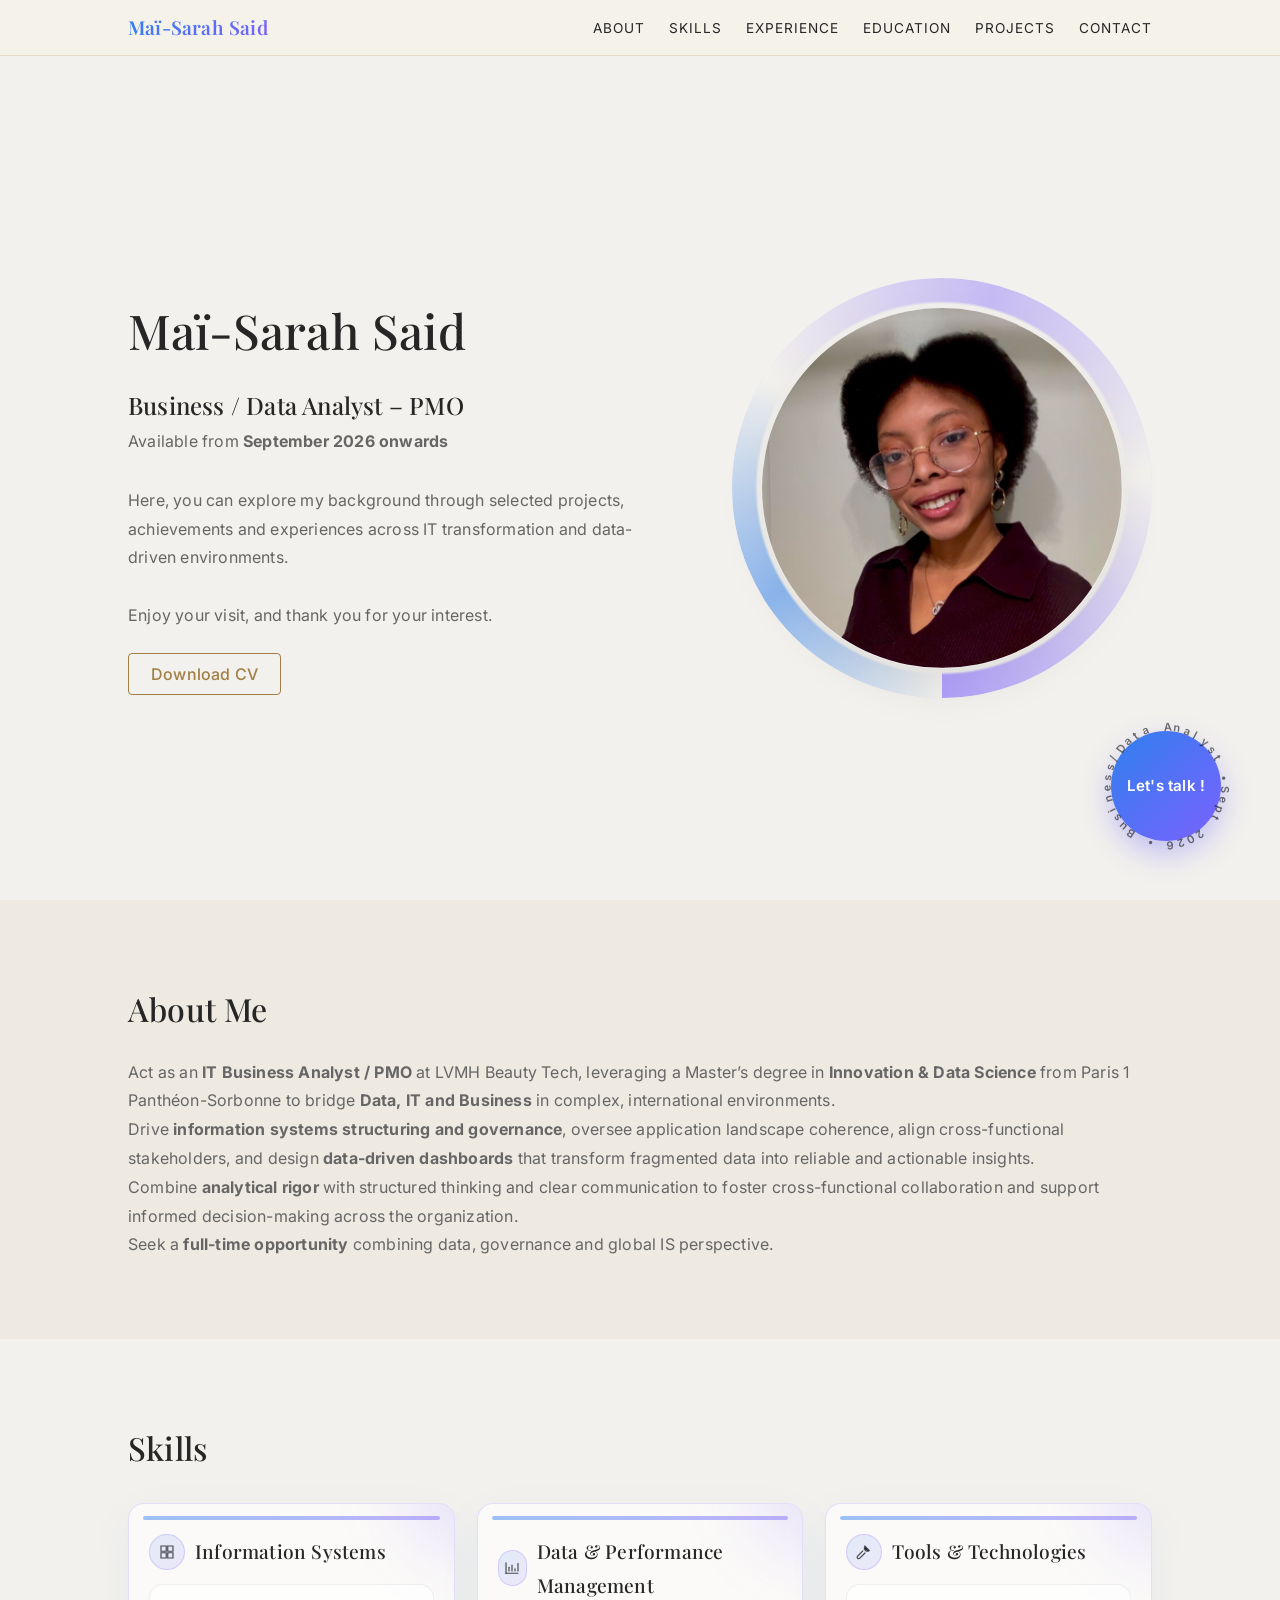
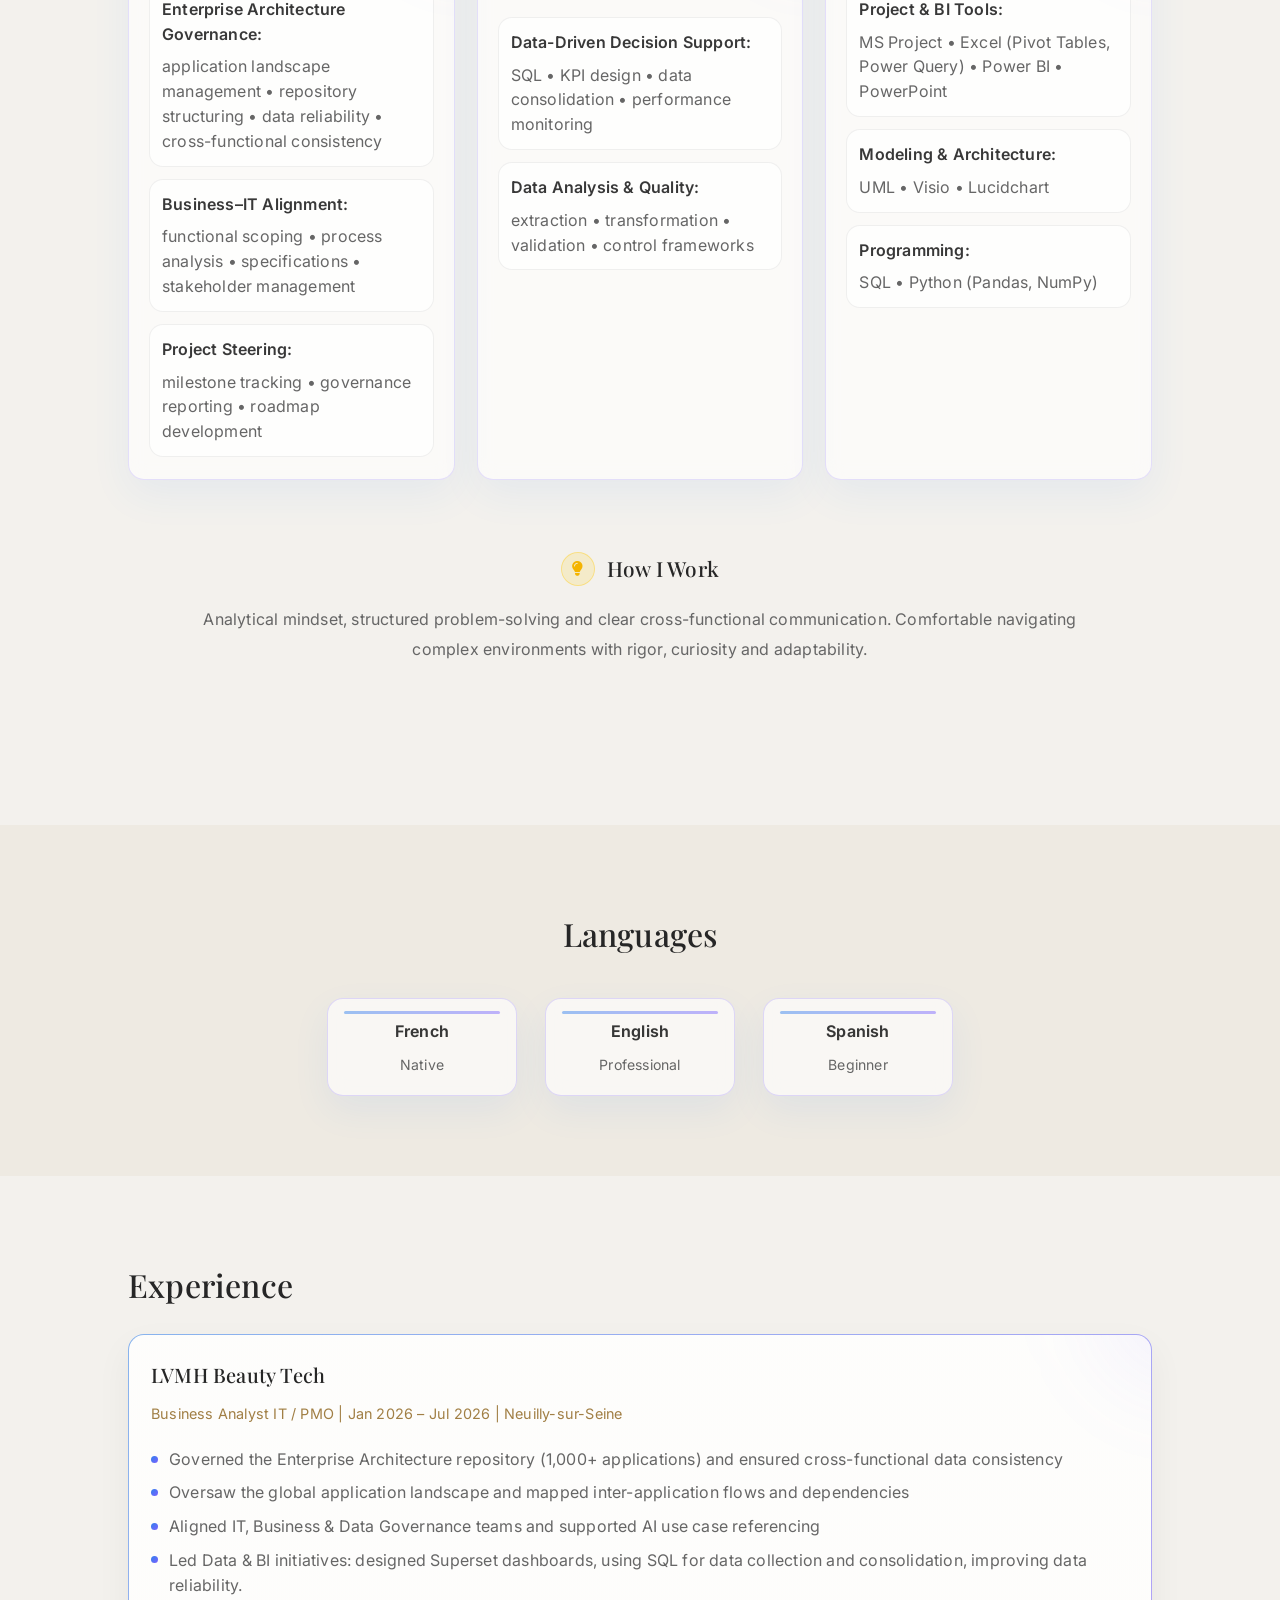
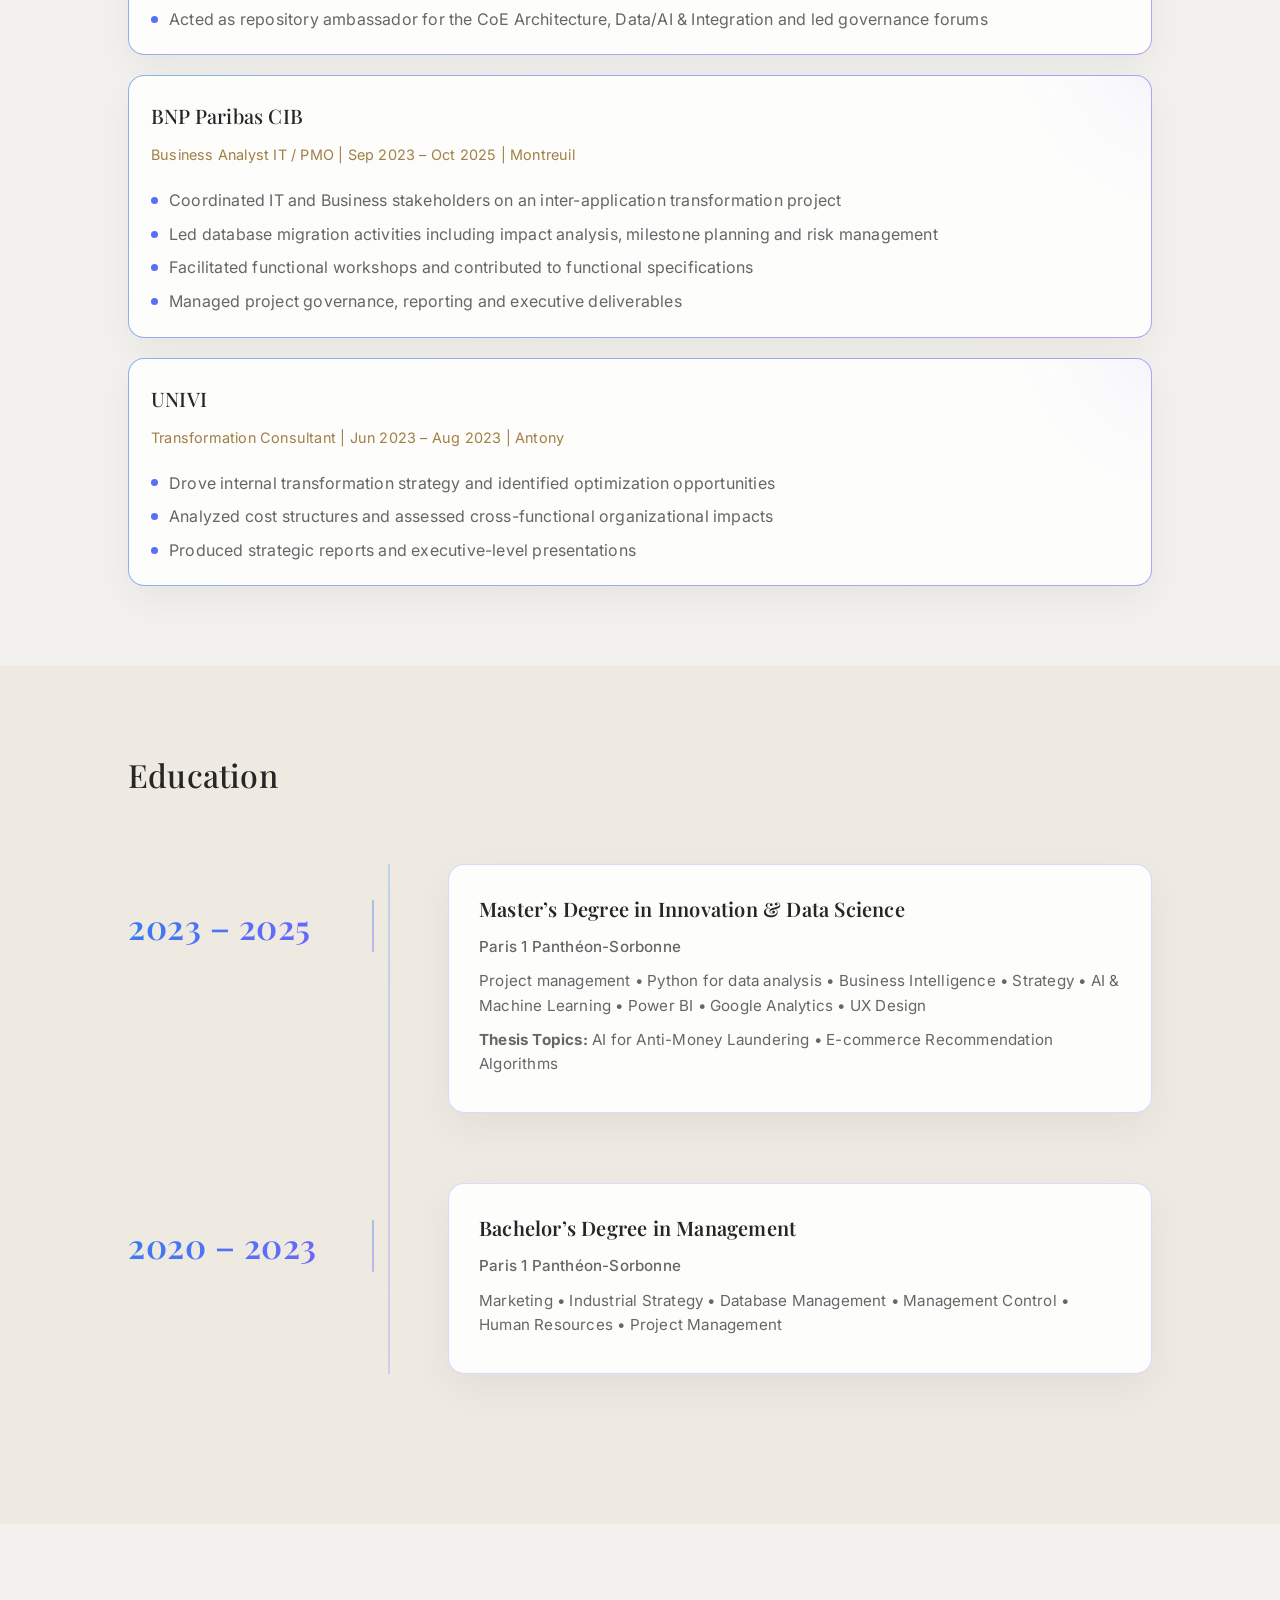
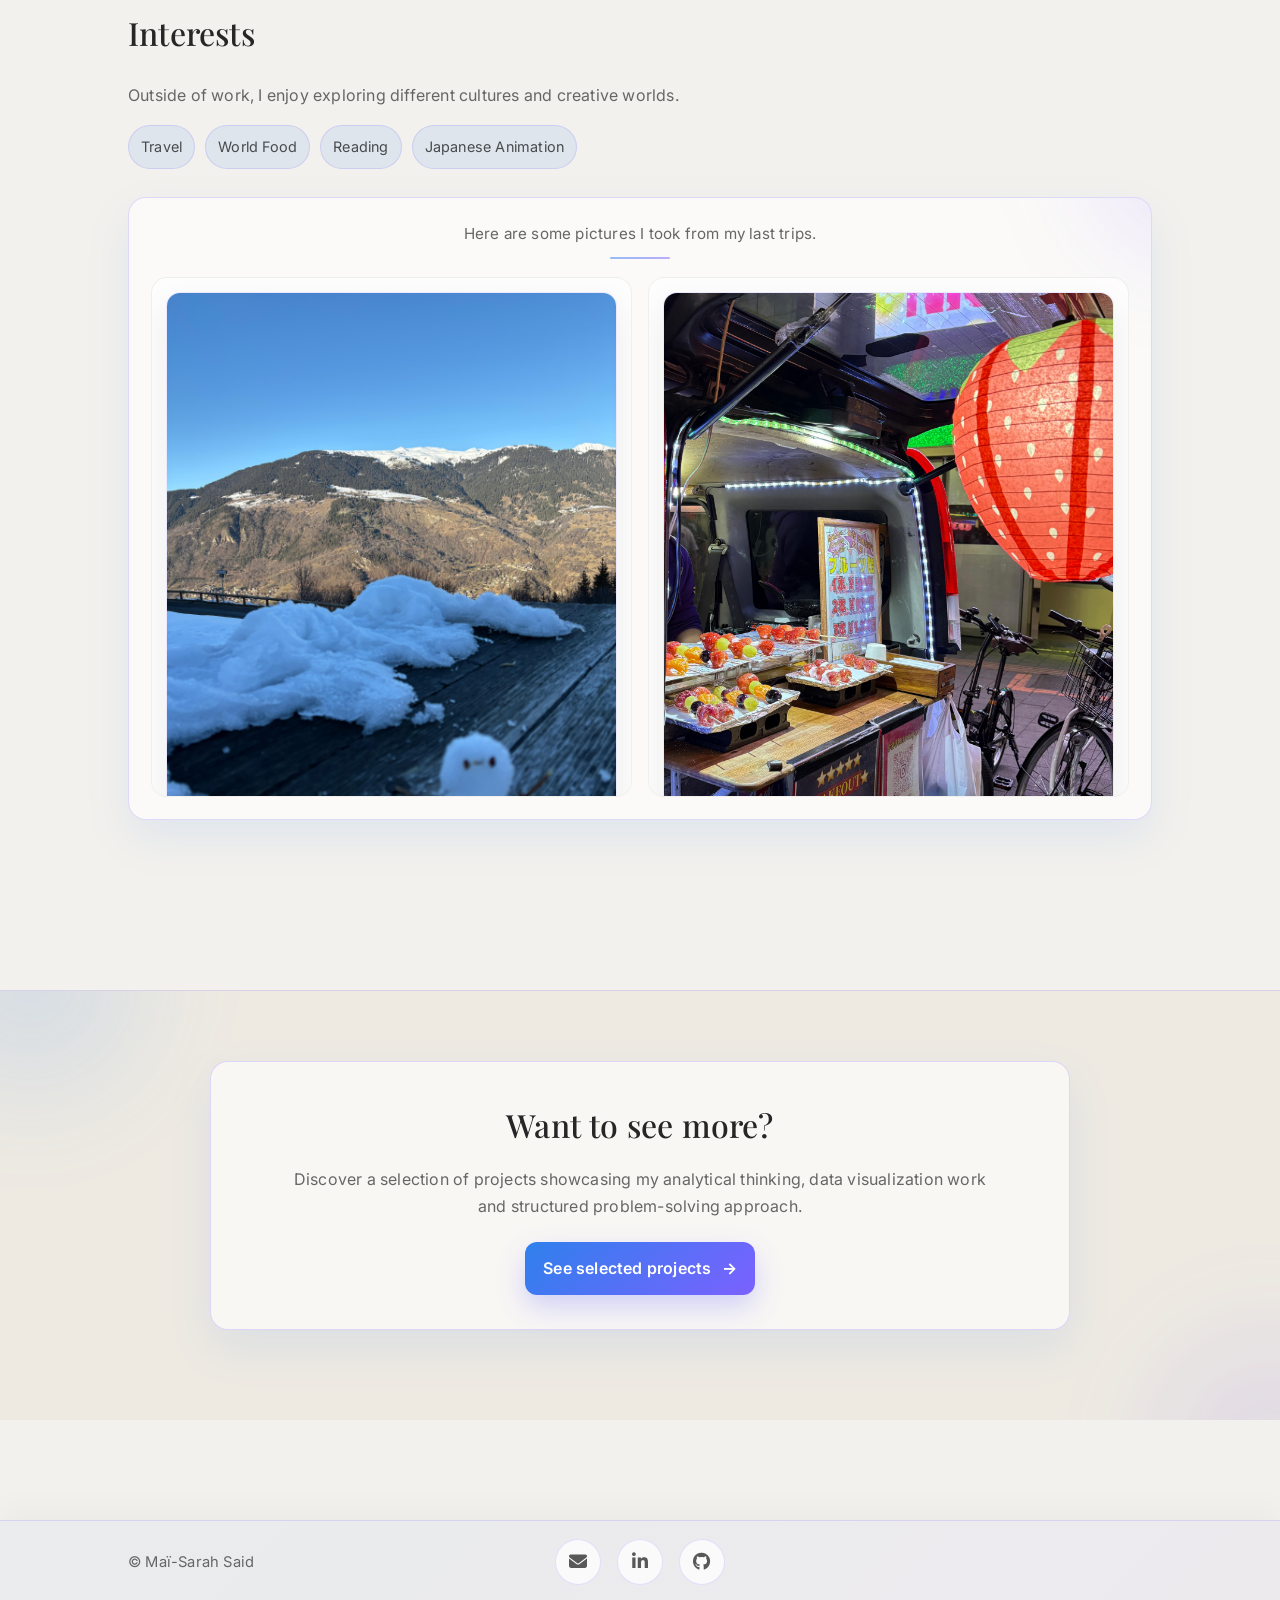
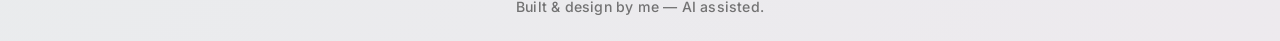
==== commit 6eb4ab21: "Update projet 2" ====
--- a/index.html
+++ b/index.html
@@ -254,7 +254,7 @@
                 <li>Governed the Enterprise Architecture repository (1,000+ applications) and ensured cross-functional data consistency</li>
                 <li>Oversaw the global application landscape and mapped inter-application flows and dependencies</li>
                 <li>Aligned IT, Business & Data Governance teams and supported AI use case referencing</li>
-                <li>Designed SQL & Superset dashboards to drive monitoring and decision-making</li>
+                <li>Led Data & BI initiatives: designed Superset dashboards, using SQL for data collection and consolidation, improving data reliability.</li>
                 <li>Acted as repository ambassador for the CoE Architecture, Data/AI & Integration and led governance forums</li>
             </ul>
         </div>
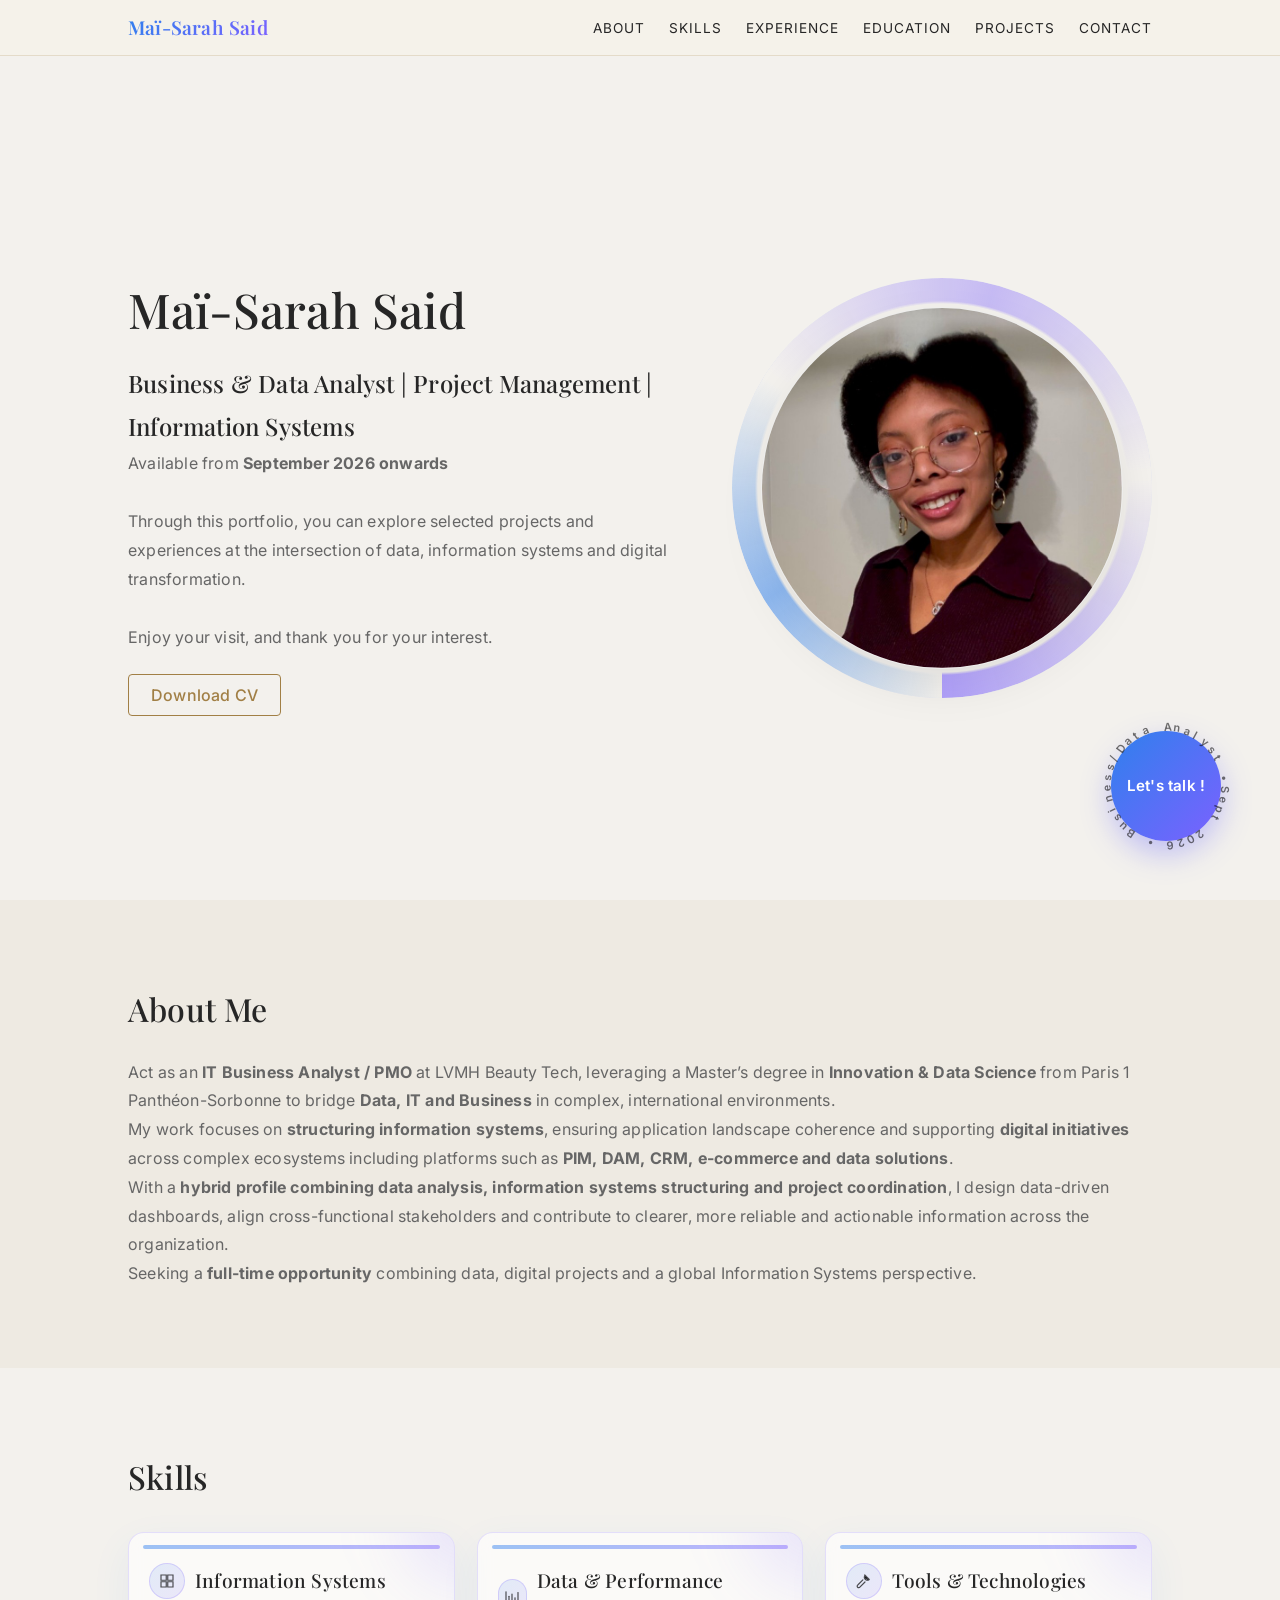
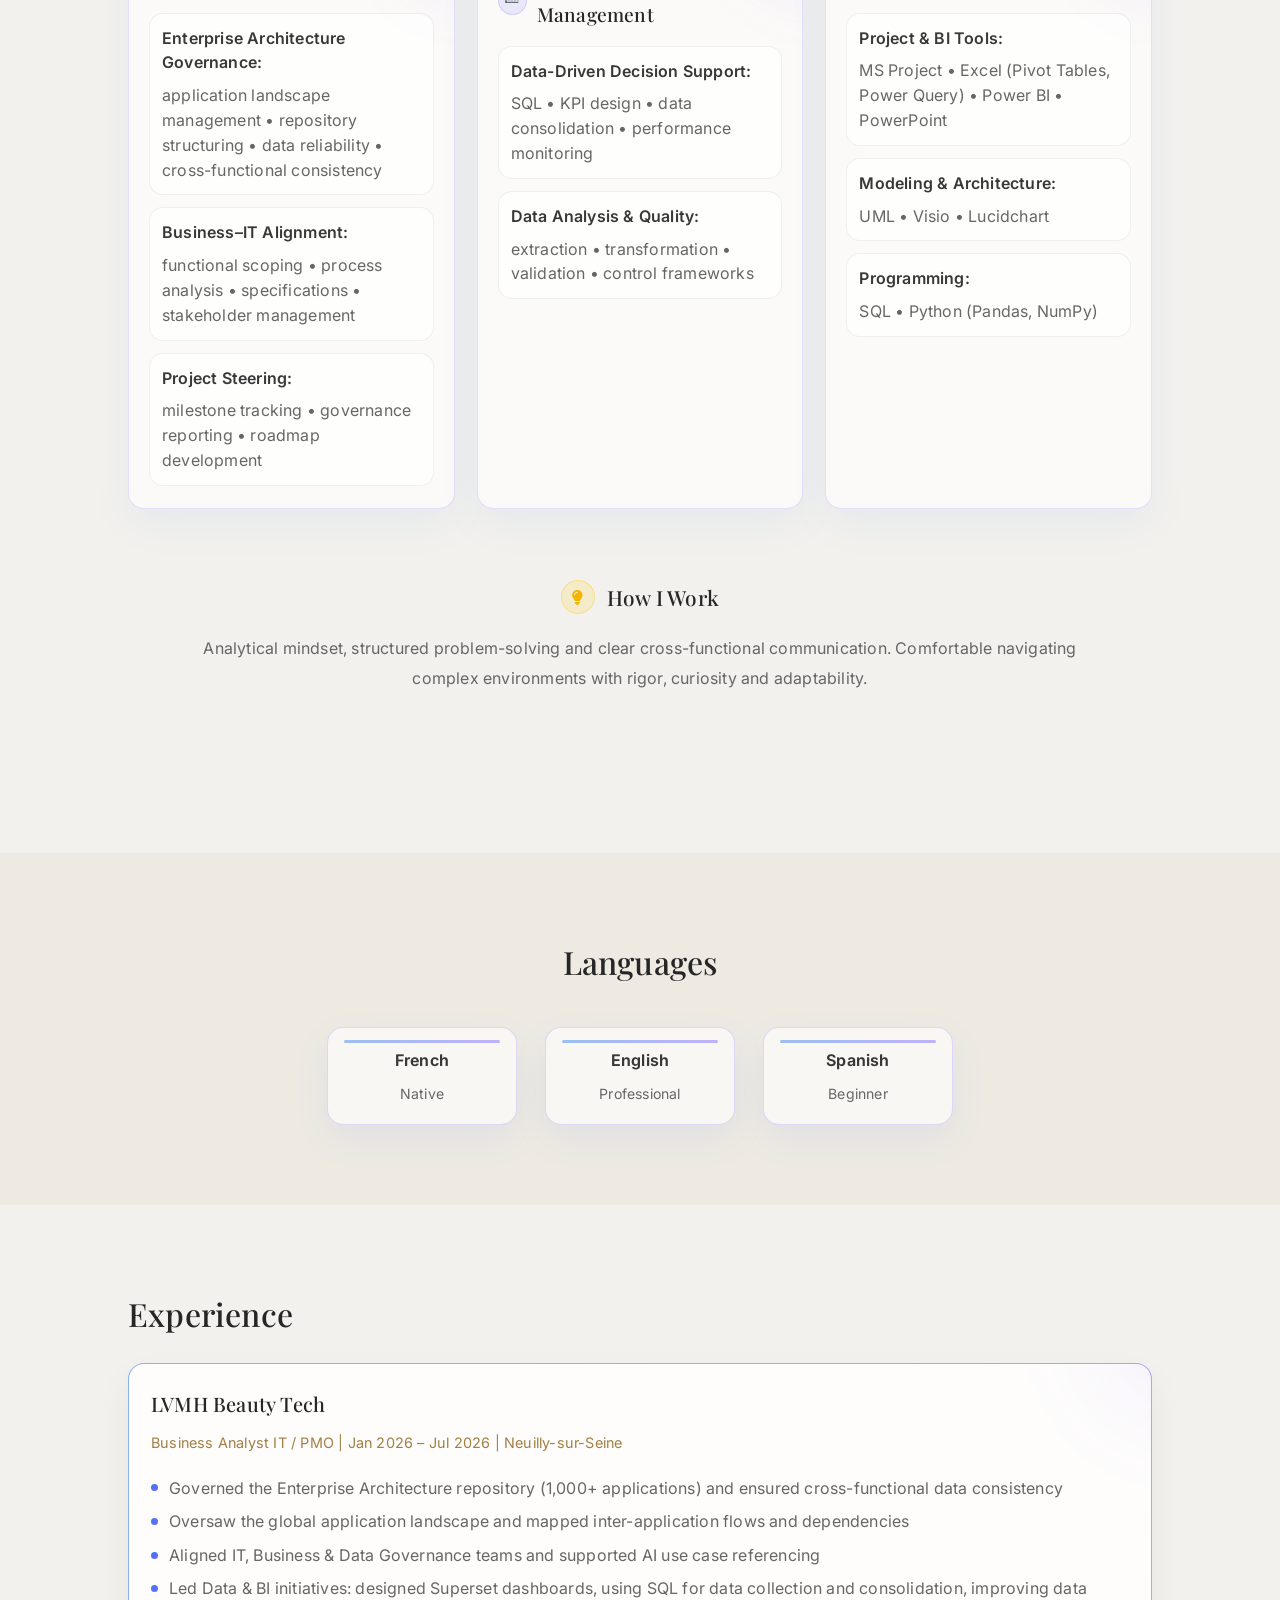
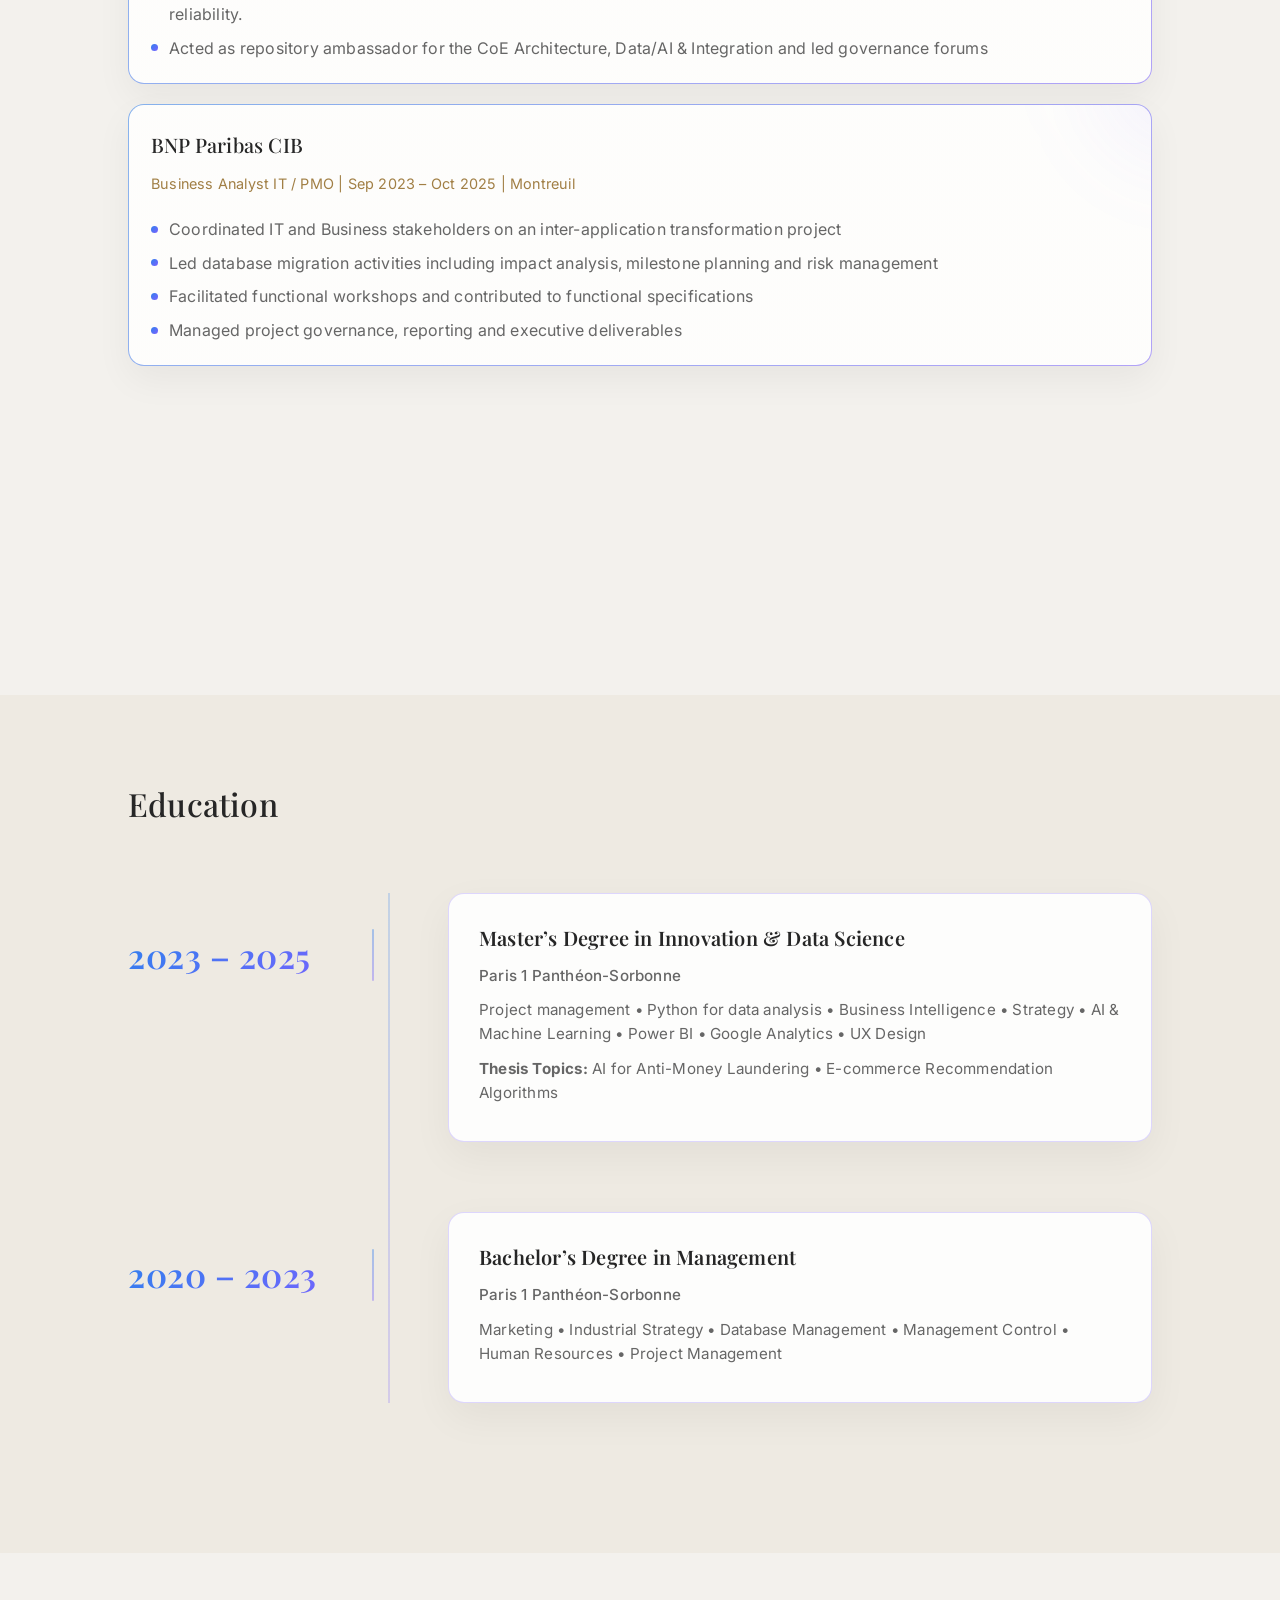
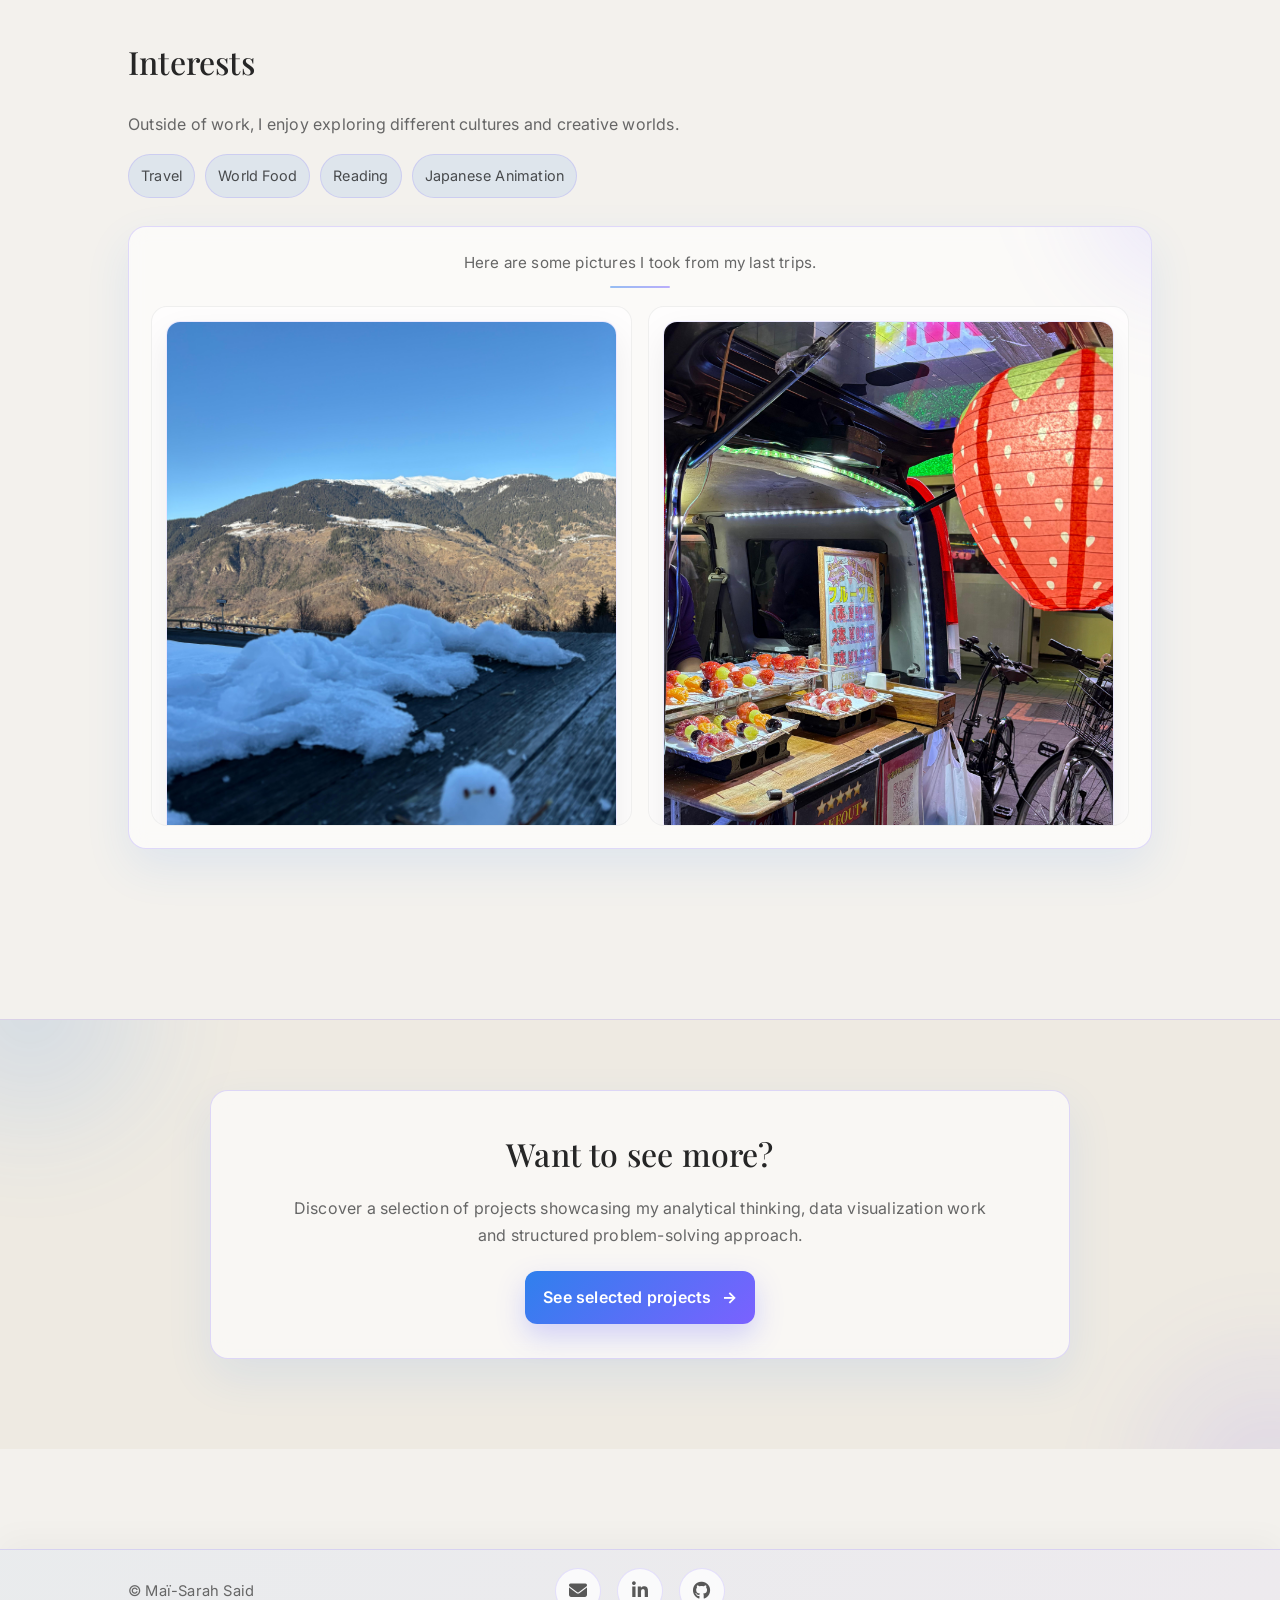
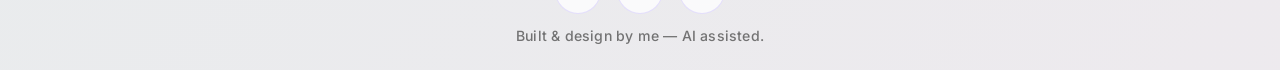
==== commit efc018c0: "Update 08032026" ====
--- a/index.html
+++ b/index.html
@@ -59,33 +59,33 @@
     </nav>
     </header>
 
-    <!-- ===== HERO ===== -->
-    <section id="hero" class="hero">
-    <div class="hero-content">
+        <!-- ===== HERO ===== -->
+        <section id="hero" class="hero">
+        <div class="hero-content">
 
         <div class="hero-text">
 
         <h1>Maï-Sarah Said</h1>
 
         <h2 class="hero-role">
-            Business / Data Analyst – PMO
+        Business & Data Analyst | Project Management | Information Systems
         </h2>
 
         <p class="hero-availability">
-            Available from <strong>September 2026 onwards</strong>
+        Available from <strong>September 2026 onwards</strong>
         </p>
 
         <p class="hero-description">
-            Here, you can explore my background through selected projects, achievements
-            and experiences across IT transformation and data-driven environments.
-            <br><br>
-            Enjoy your visit, and thank you for your interest.
+        Through this portfolio, you can explore selected projects and experiences
+        at the intersection of data, information systems and digital transformation.
+        <br><br>
+        Enjoy your visit, and thank you for your interest.
         </p>
 
         <div class="hero-buttons">
-            <a href="./assets/pdf/CV_SAID_Mai-Sarah_2026.pdf" target="_blank" class="btn btn-outline">
-            Download CV
-            </a>
+        <a href="./assets/pdf/CV_SAID_Mai-Sarah_2026.pdf" target="_blank" class="btn btn-outline">
+        Download CV
+        </a>
         </div>
 
         </div>
@@ -101,32 +101,34 @@
     </div>
     </section>
 
-    <!-- ===== ABOUT ===== -->
+   <!-- ===== ABOUT ===== -->
     <section id="about" class="section">
         <h2>About Me</h2>
 
         <p class="about-intro">
-            Act as an <strong>IT Business Analyst / PMO</strong> at LVMH Beauty Tech, 
-            leveraging a Master’s degree in <strong>Innovation &amp; Data Science</strong> 
-            from Paris 1 Panthéon-Sorbonne to bridge <strong>Data, IT and Business</strong> 
+            Act as an <strong>IT Business Analyst / PMO</strong> at LVMH Beauty Tech,
+            leveraging a Master’s degree in <strong>Innovation &amp; Data Science</strong>
+            from Paris 1 Panthéon-Sorbonne to bridge <strong>Data, IT and Business</strong>
             in complex, international environments.
         </p>
 
         <p>
-            Drive <strong>information systems structuring and governance</strong>, 
-            oversee application landscape coherence, align cross-functional stakeholders, 
-            and design <strong>data-driven dashboards</strong> that transform fragmented data 
-            into reliable and actionable insights.
+            My work focuses on <strong>structuring information systems</strong>,
+            ensuring application landscape coherence and supporting
+            <strong>digital initiatives</strong> across complex ecosystems including
+            platforms such as <strong>PIM, DAM, CRM, e-commerce and data solutions</strong>.
         </p>
 
         <p>
-            Combine <strong>analytical rigor</strong> with structured thinking and clear communication 
-            to foster cross-functional collaboration and support informed decision-making 
-            across the organization.
+            With a <strong>hybrid profile combining data analysis, information systems
+            structuring and project coordination</strong>, I design data-driven dashboards,
+            align cross-functional stakeholders and contribute to clearer,
+            more reliable and actionable information across the organization.
         </p>
 
         <p class="about-cta">
-            Seek a <strong>full-time opportunity</strong> combining data, governance and global IS perspective.
+            Seeking a <strong>full-time opportunity</strong> combining data, digital
+            projects and a global Information Systems perspective.
         </p>
     </section>
 
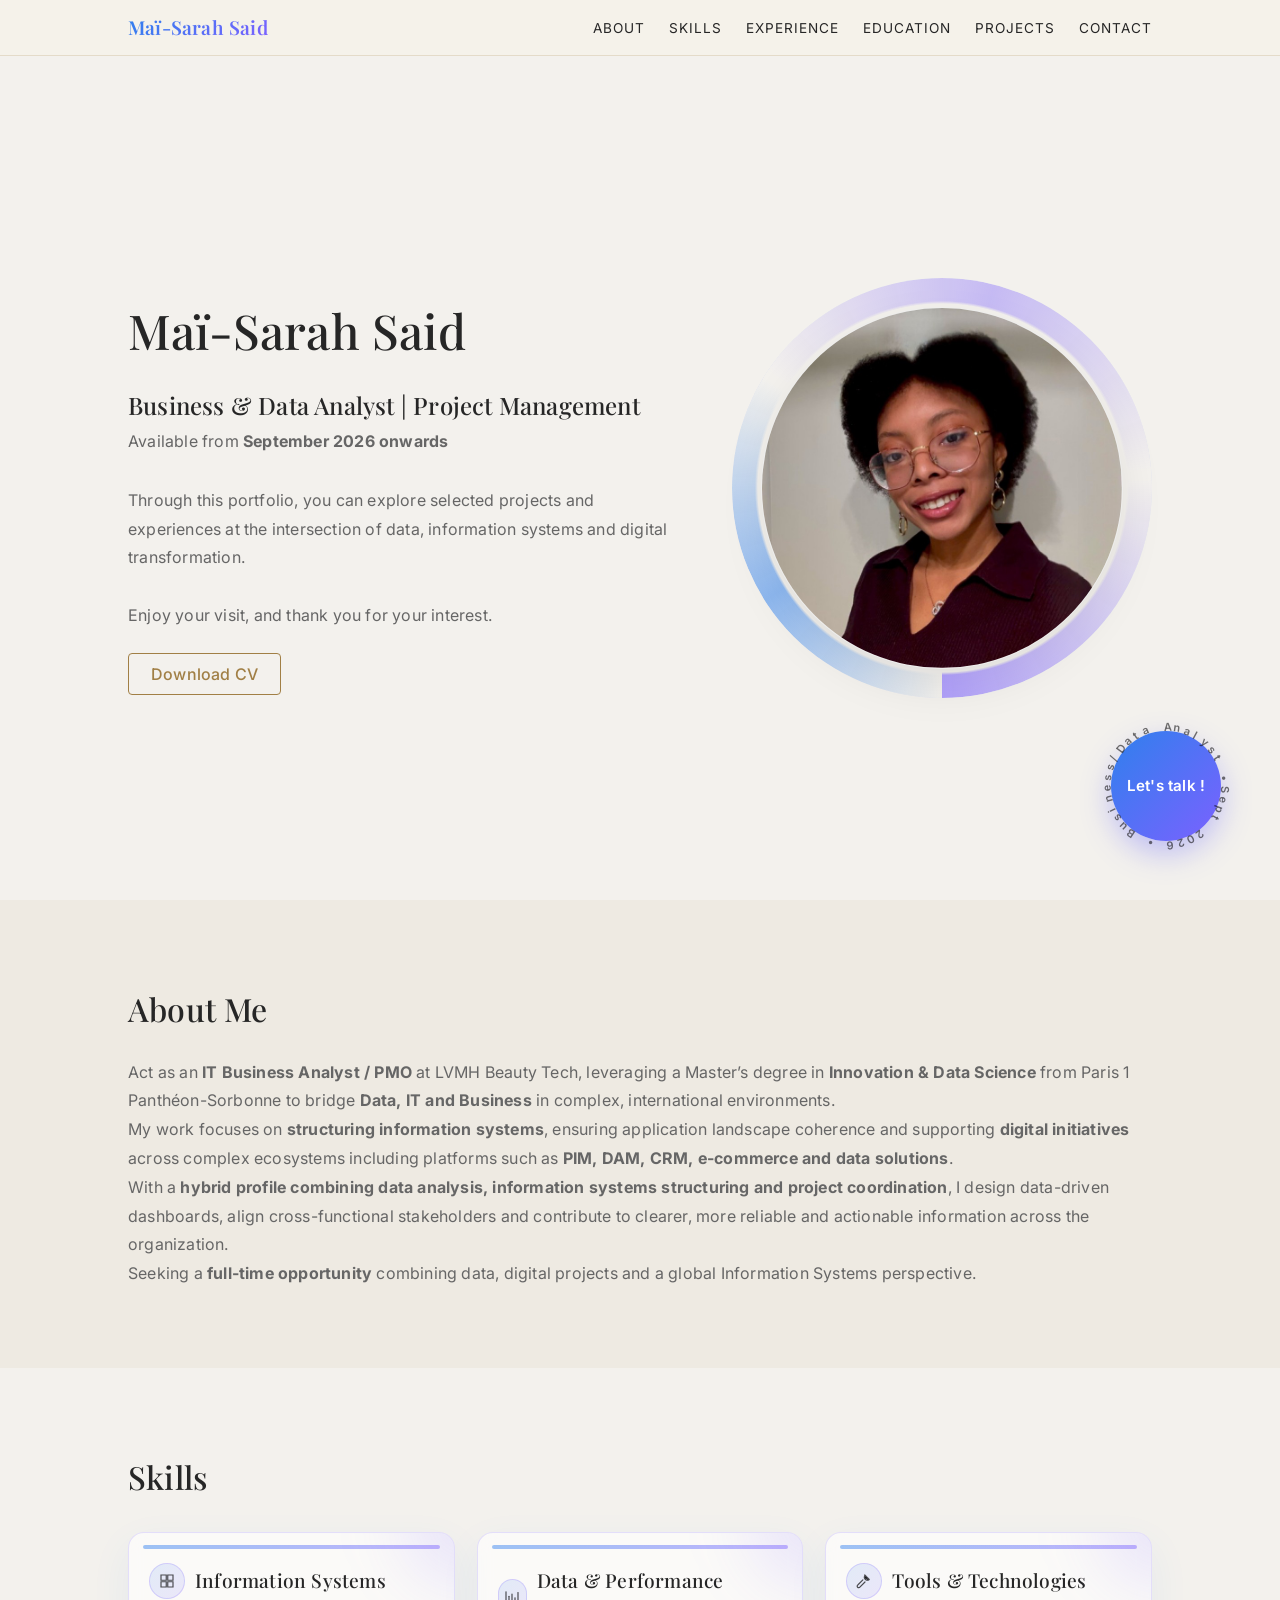
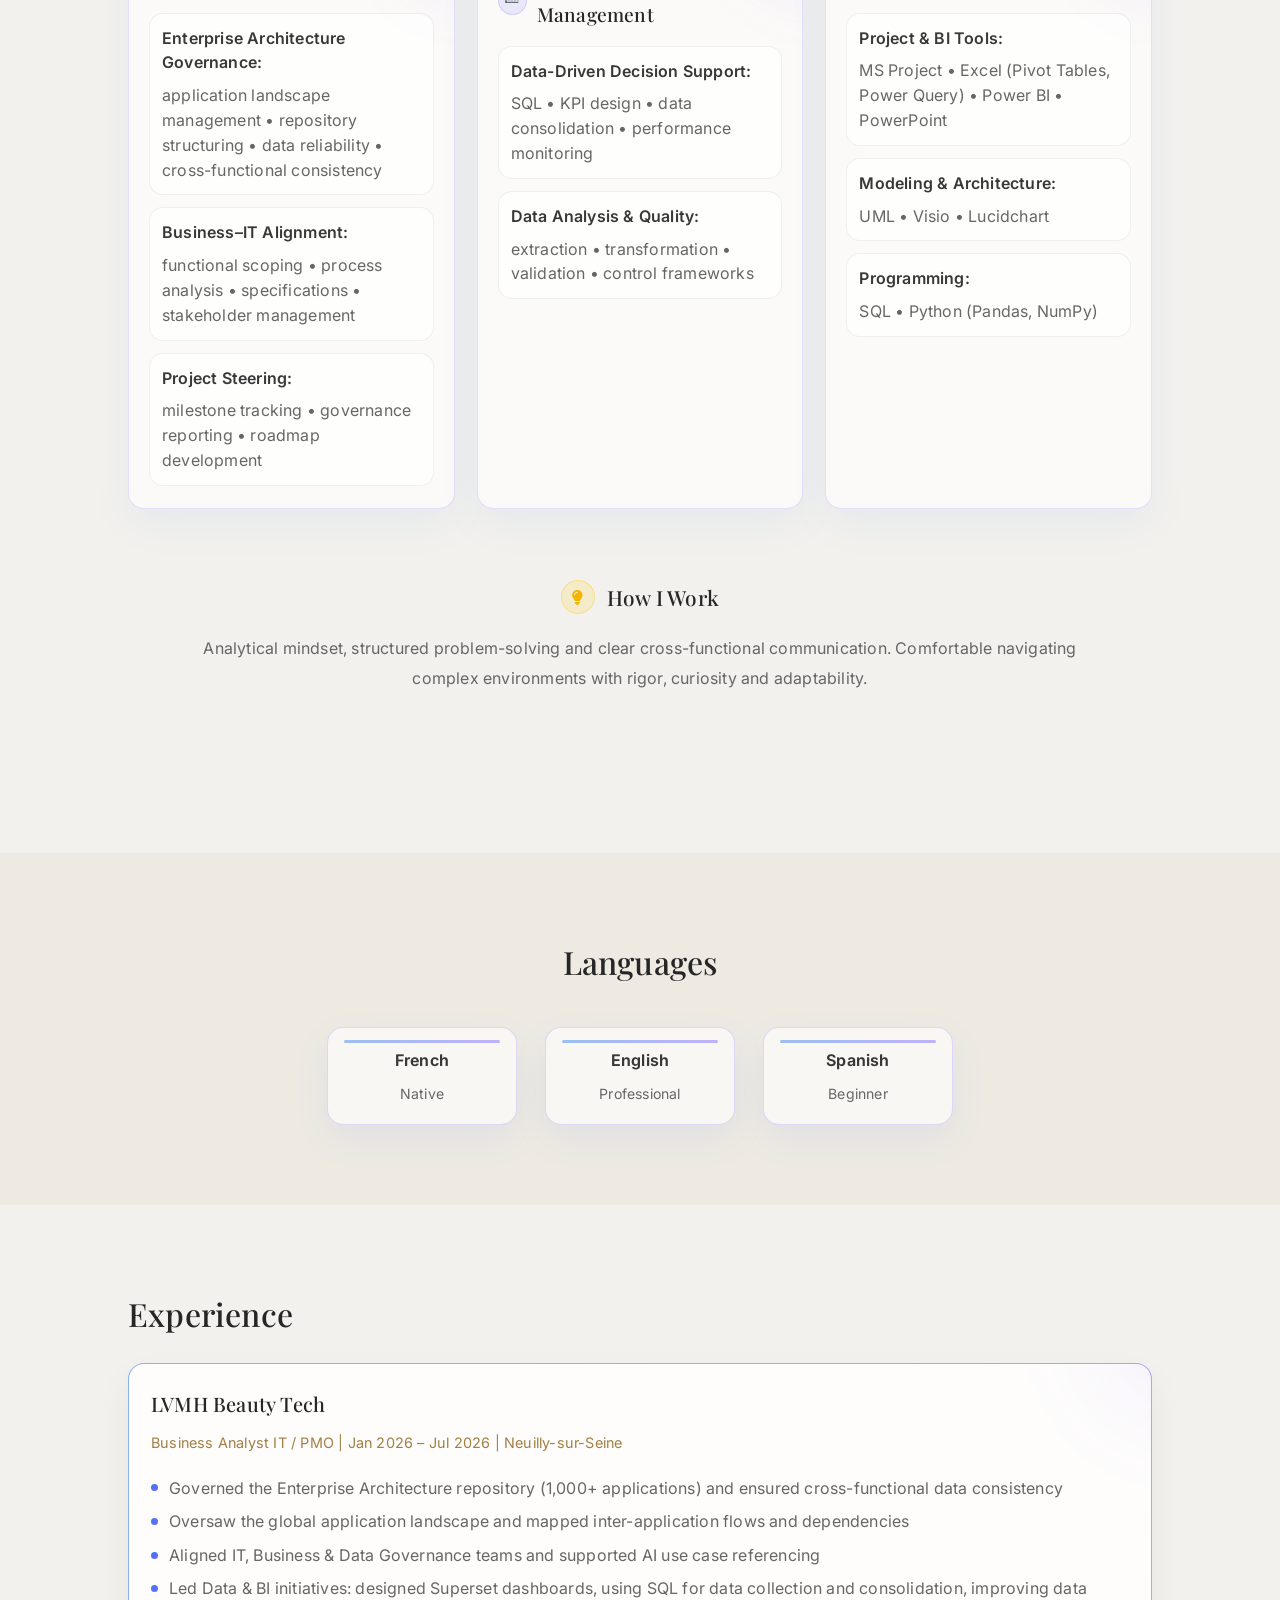
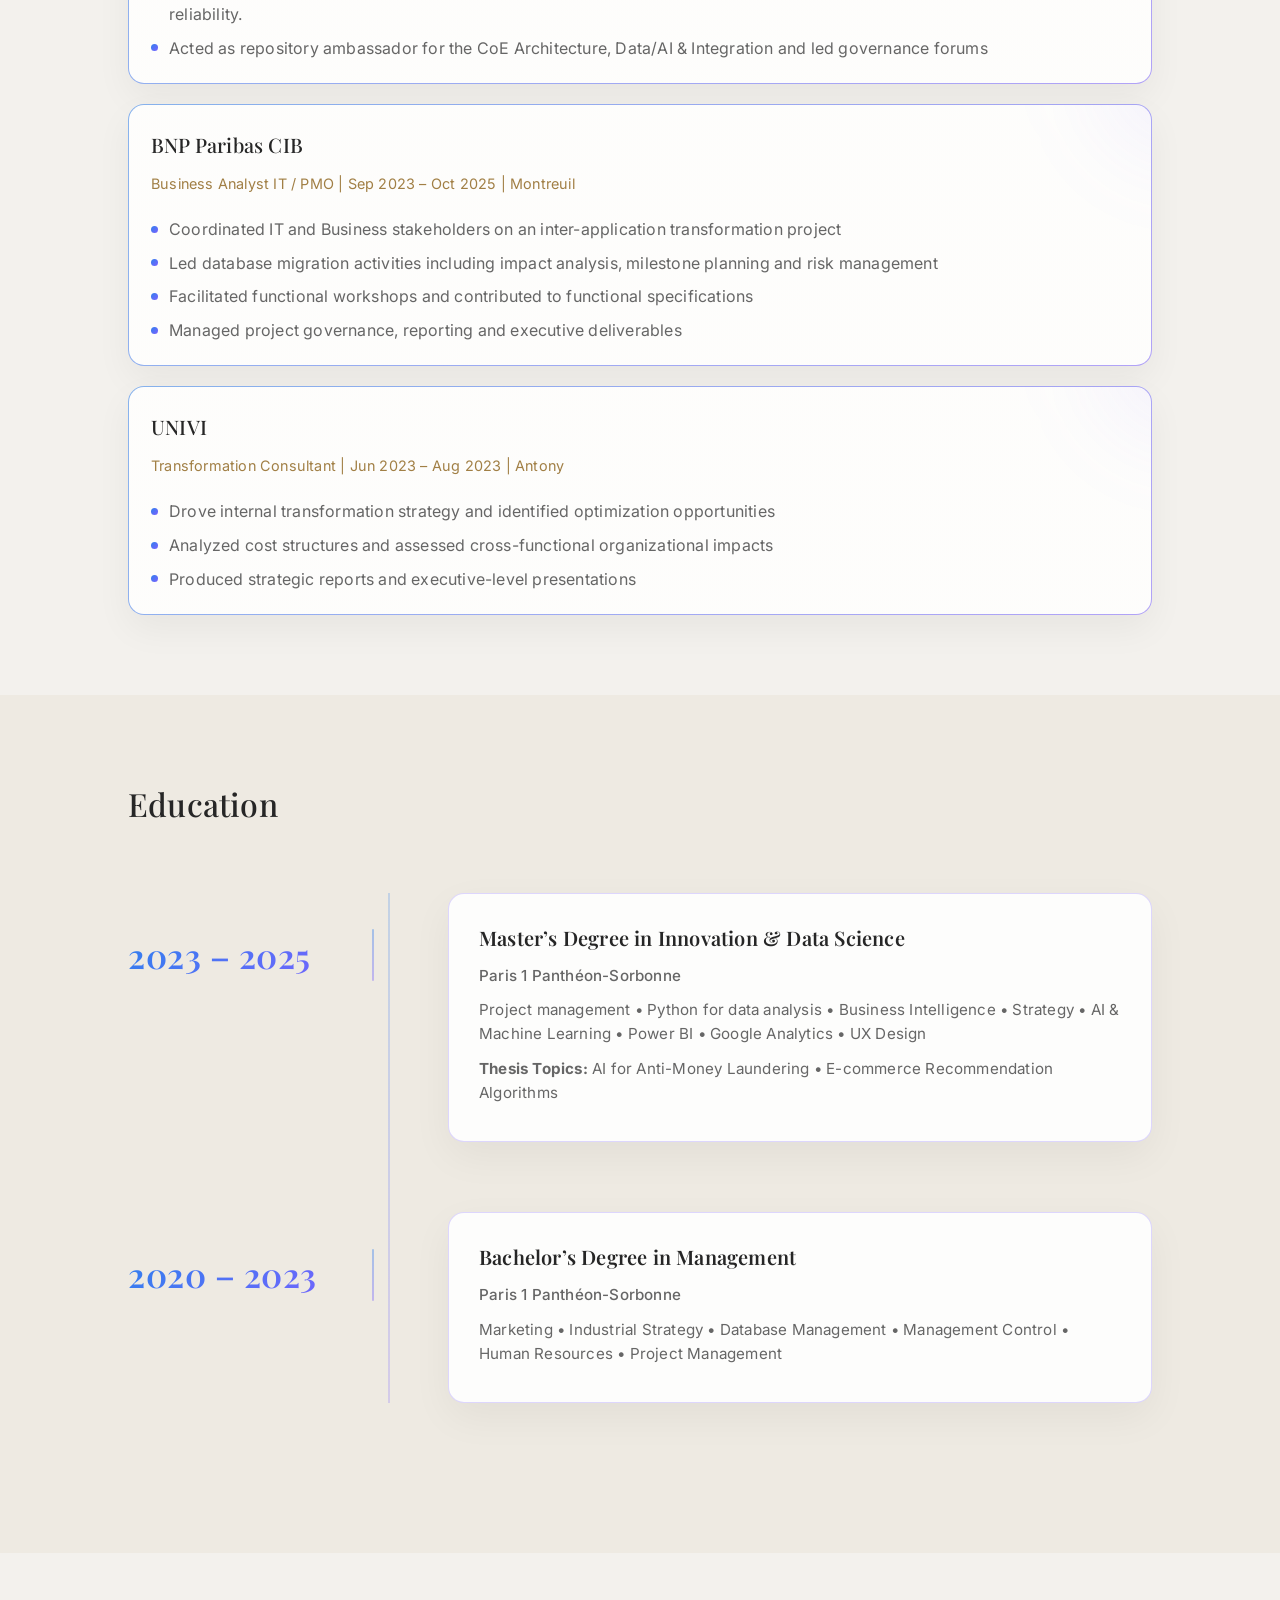
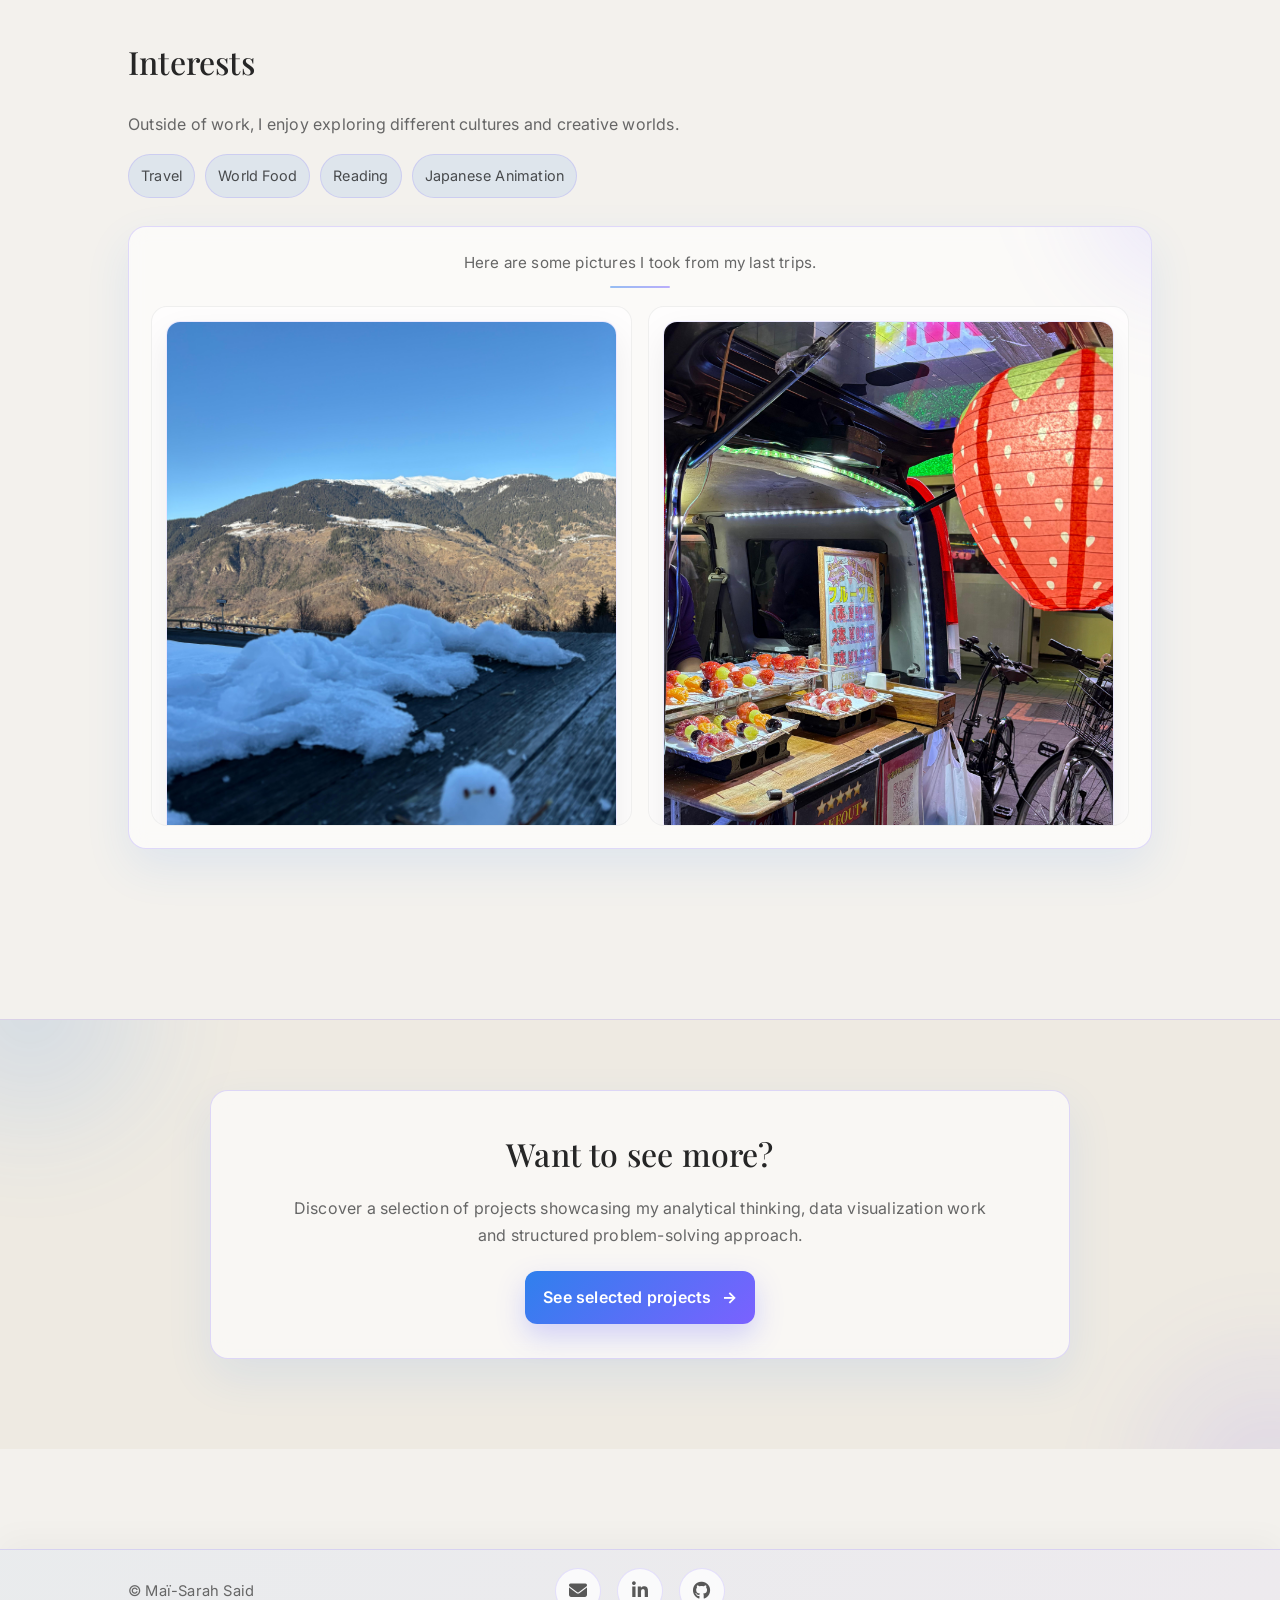
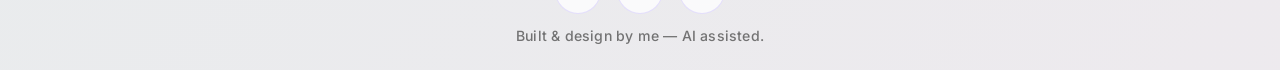
==== commit fc96769e: "Update index.html" ====
--- a/index.html
+++ b/index.html
@@ -68,7 +68,7 @@
         <h1>Maï-Sarah Said</h1>
 
         <h2 class="hero-role">
-        Business & Data Analyst | Project Management | Information Systems
+        Business & Data Analyst | Project Management
         </h2>
 
         <p class="hero-availability">
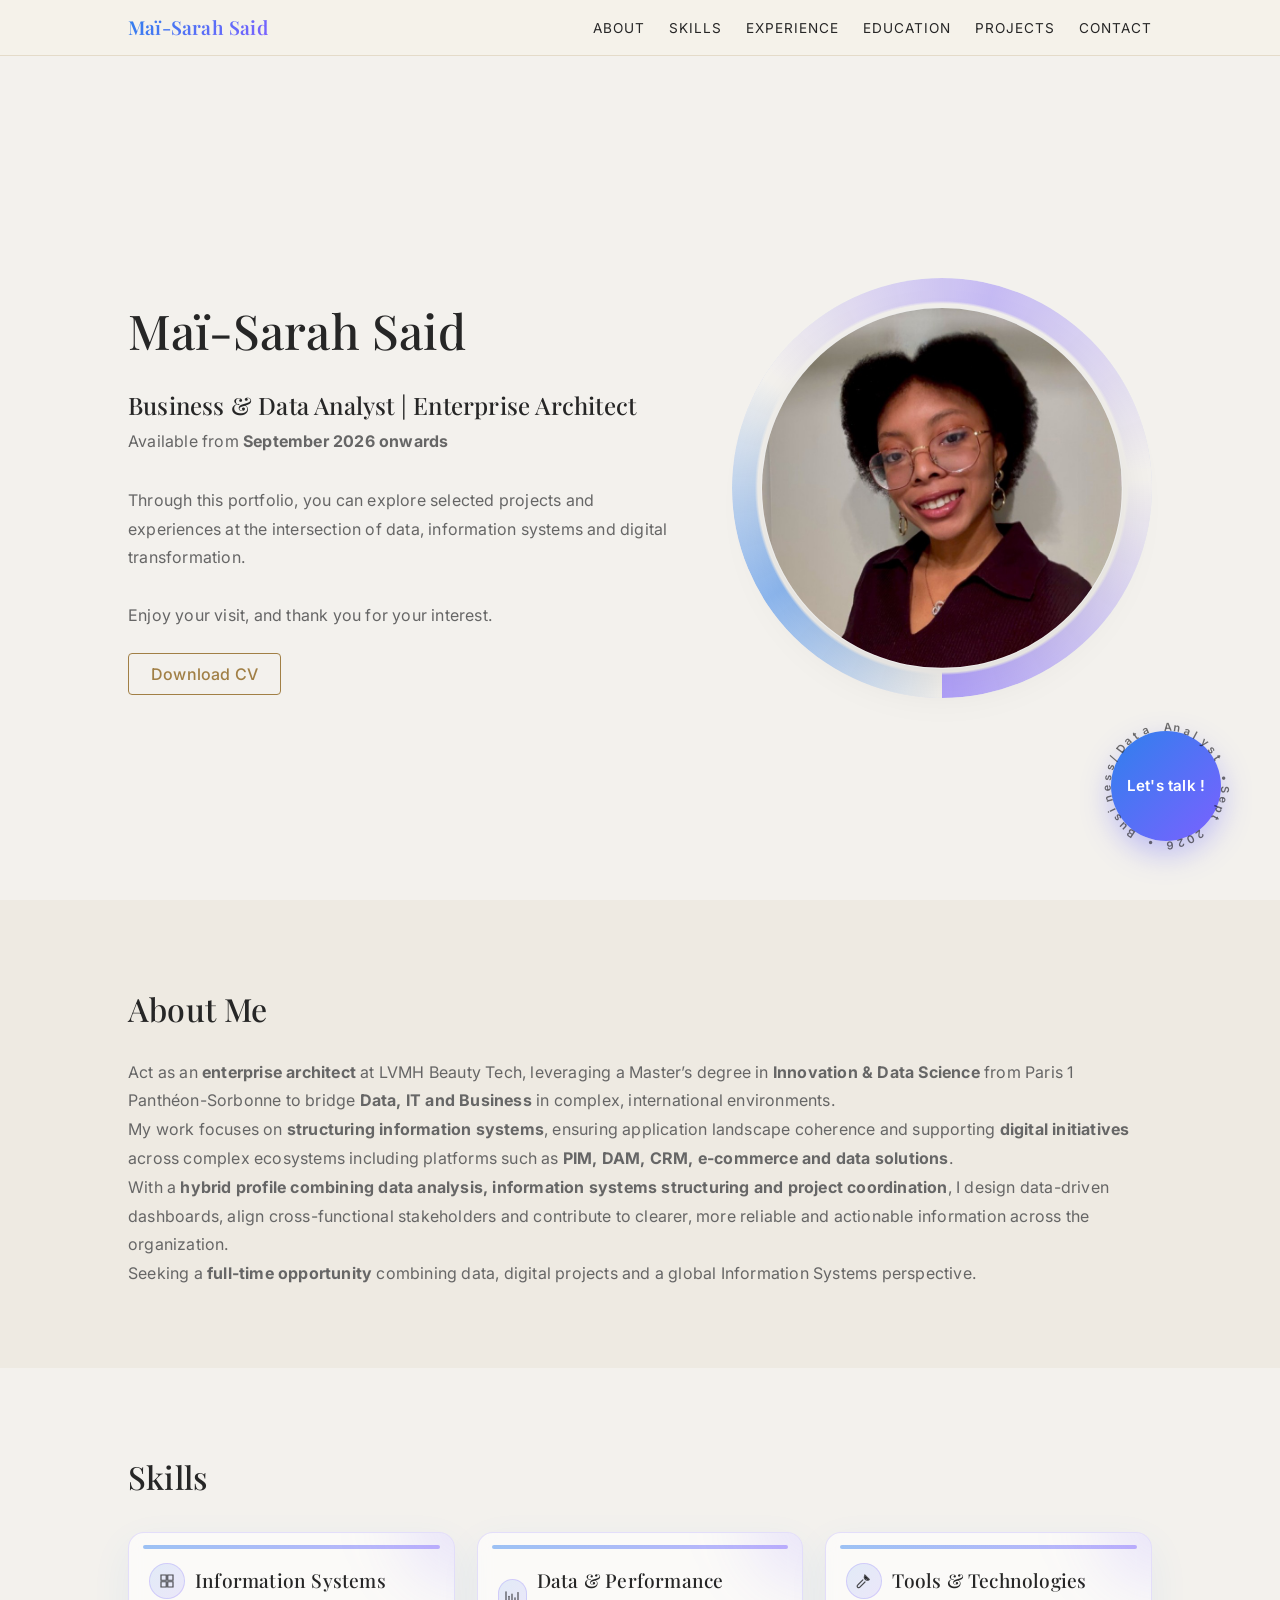
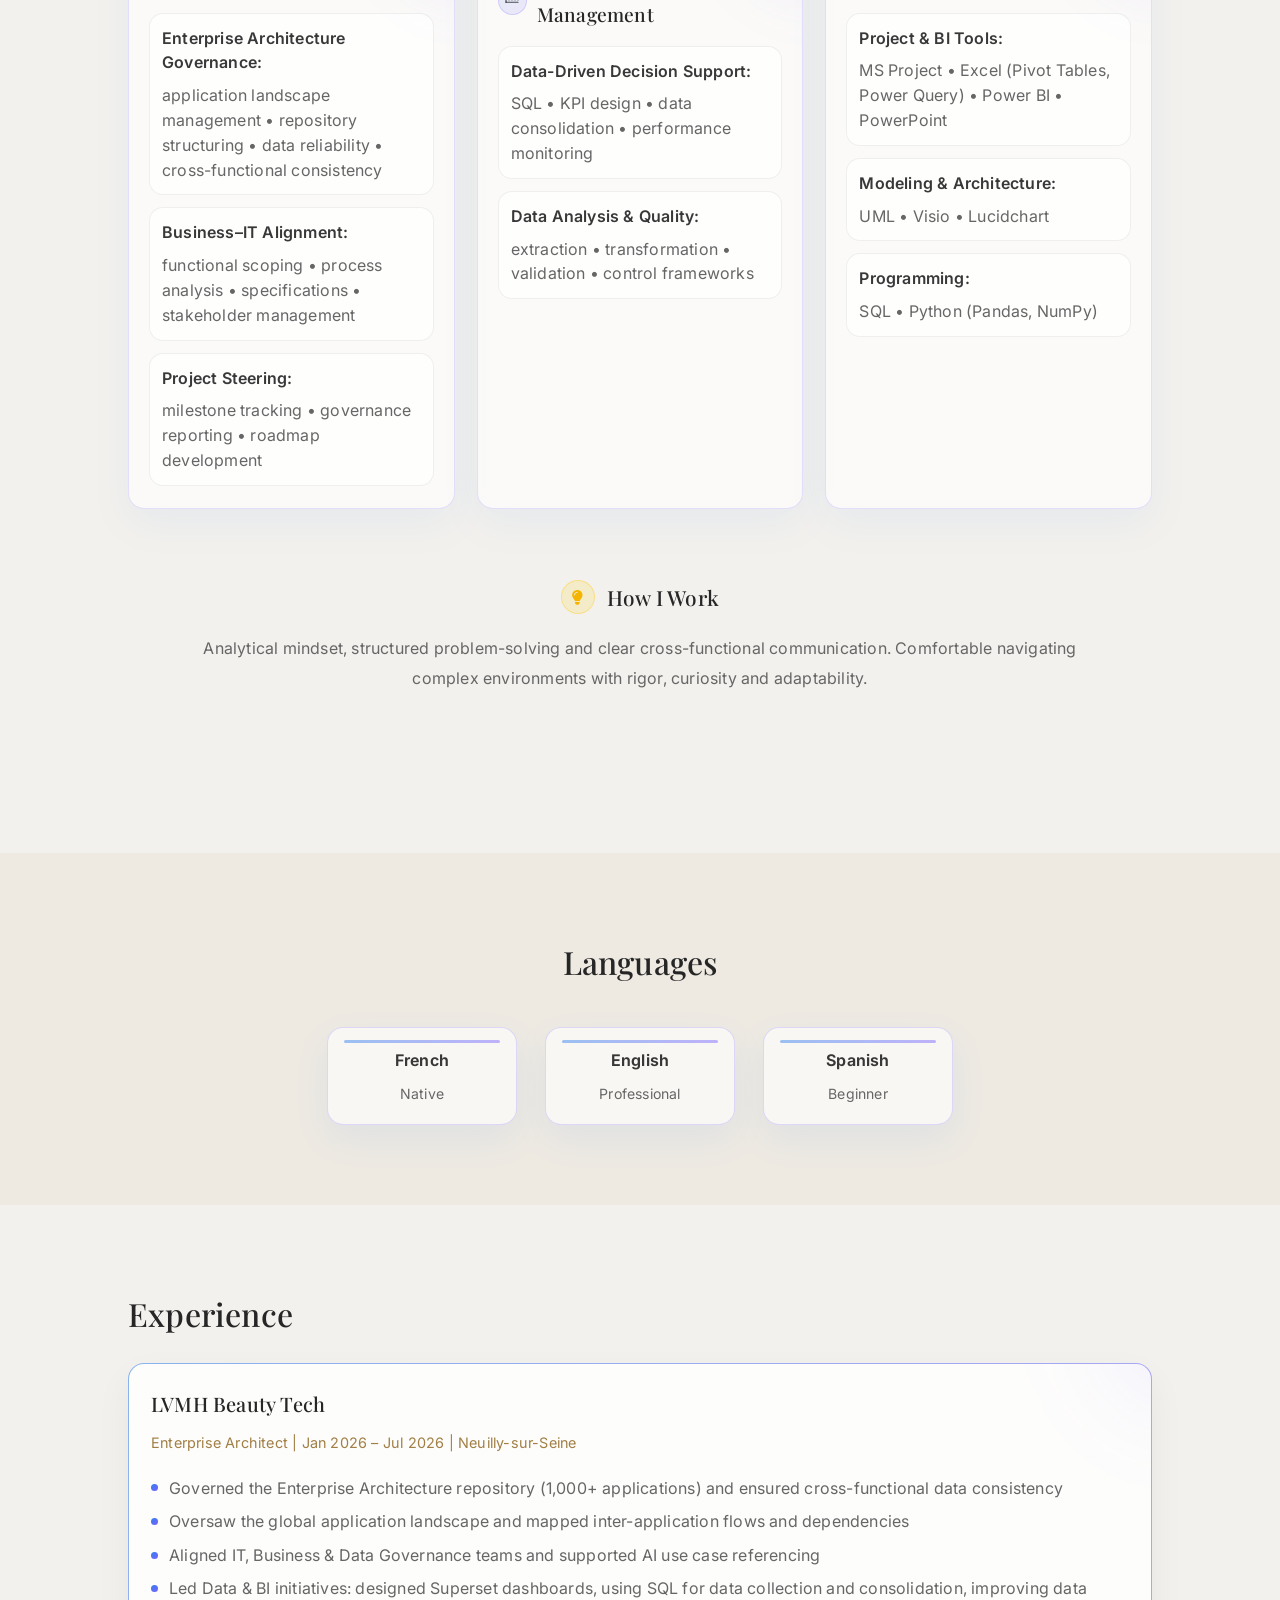
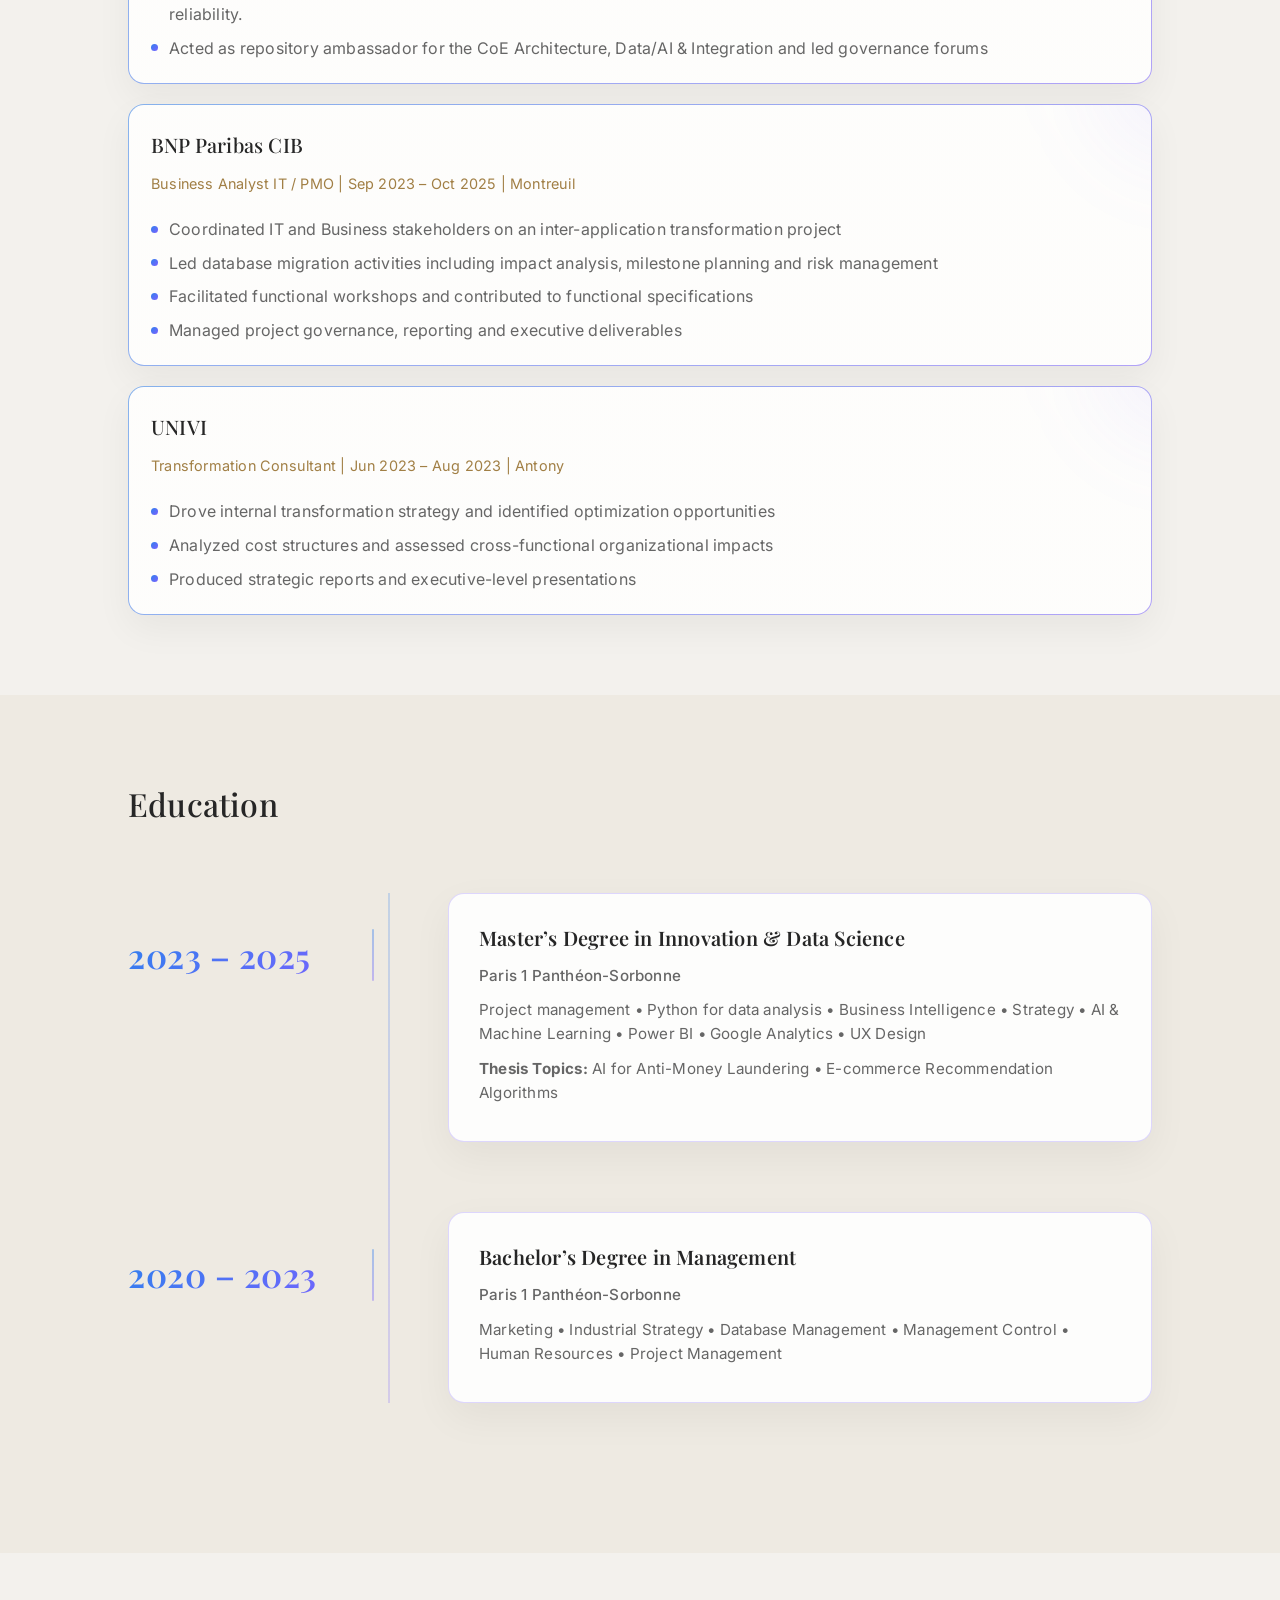
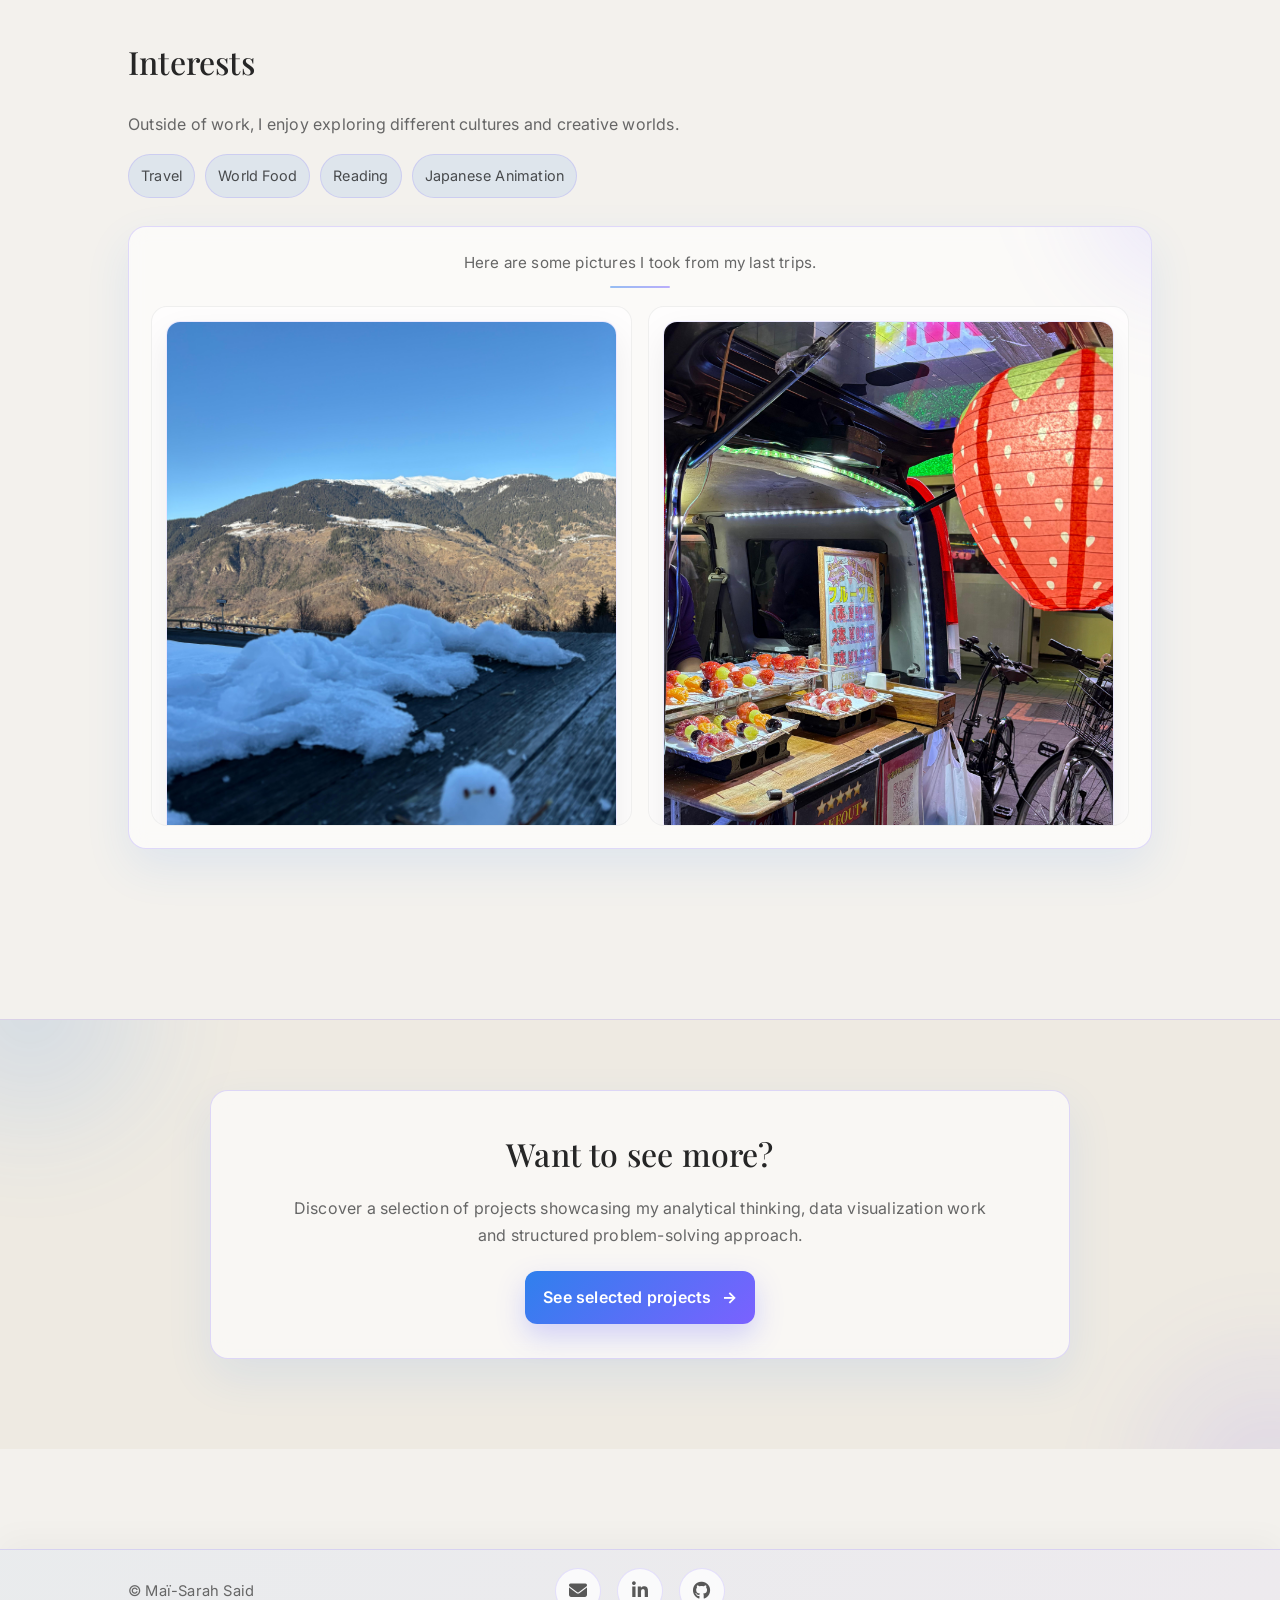
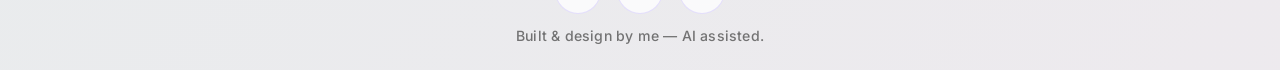
==== commit 21df7d67: "Update index.html" ====
--- a/index.html
+++ b/index.html
@@ -68,7 +68,7 @@
         <h1>Maï-Sarah Said</h1>
 
         <h2 class="hero-role">
-        Business & Data Analyst | Project Management
+        Business & Data Analyst | Enterprise Architect
         </h2>
 
         <p class="hero-availability">
@@ -106,7 +106,7 @@
         <h2>About Me</h2>
 
         <p class="about-intro">
-            Act as an <strong>IT Business Analyst / PMO</strong> at LVMH Beauty Tech,
+            Act as an <strong>enterprise architect</strong> at LVMH Beauty Tech,
             leveraging a Master’s degree in <strong>Innovation &amp; Data Science</strong>
             from Paris 1 Panthéon-Sorbonne to bridge <strong>Data, IT and Business</strong>
             in complex, international environments.
@@ -251,7 +251,7 @@
 
         <div class="experience-item">
             <h3>LVMH Beauty Tech</h3>
-            <span>Business Analyst IT / PMO | Jan 2026 – Jul 2026 | Neuilly-sur-Seine</span>
+            <span>Enterprise Architect | Jan 2026 – Jul 2026 | Neuilly-sur-Seine</span>
             <ul>
                 <li>Governed the Enterprise Architecture repository (1,000+ applications) and ensured cross-functional data consistency</li>
                 <li>Oversaw the global application landscape and mapped inter-application flows and dependencies</li>
@@ -459,4 +459,4 @@
 <div id="page-transition" aria-hidden="true"></div>
 <script src="./script.js"></script>
 </body>
-</html>+</html>
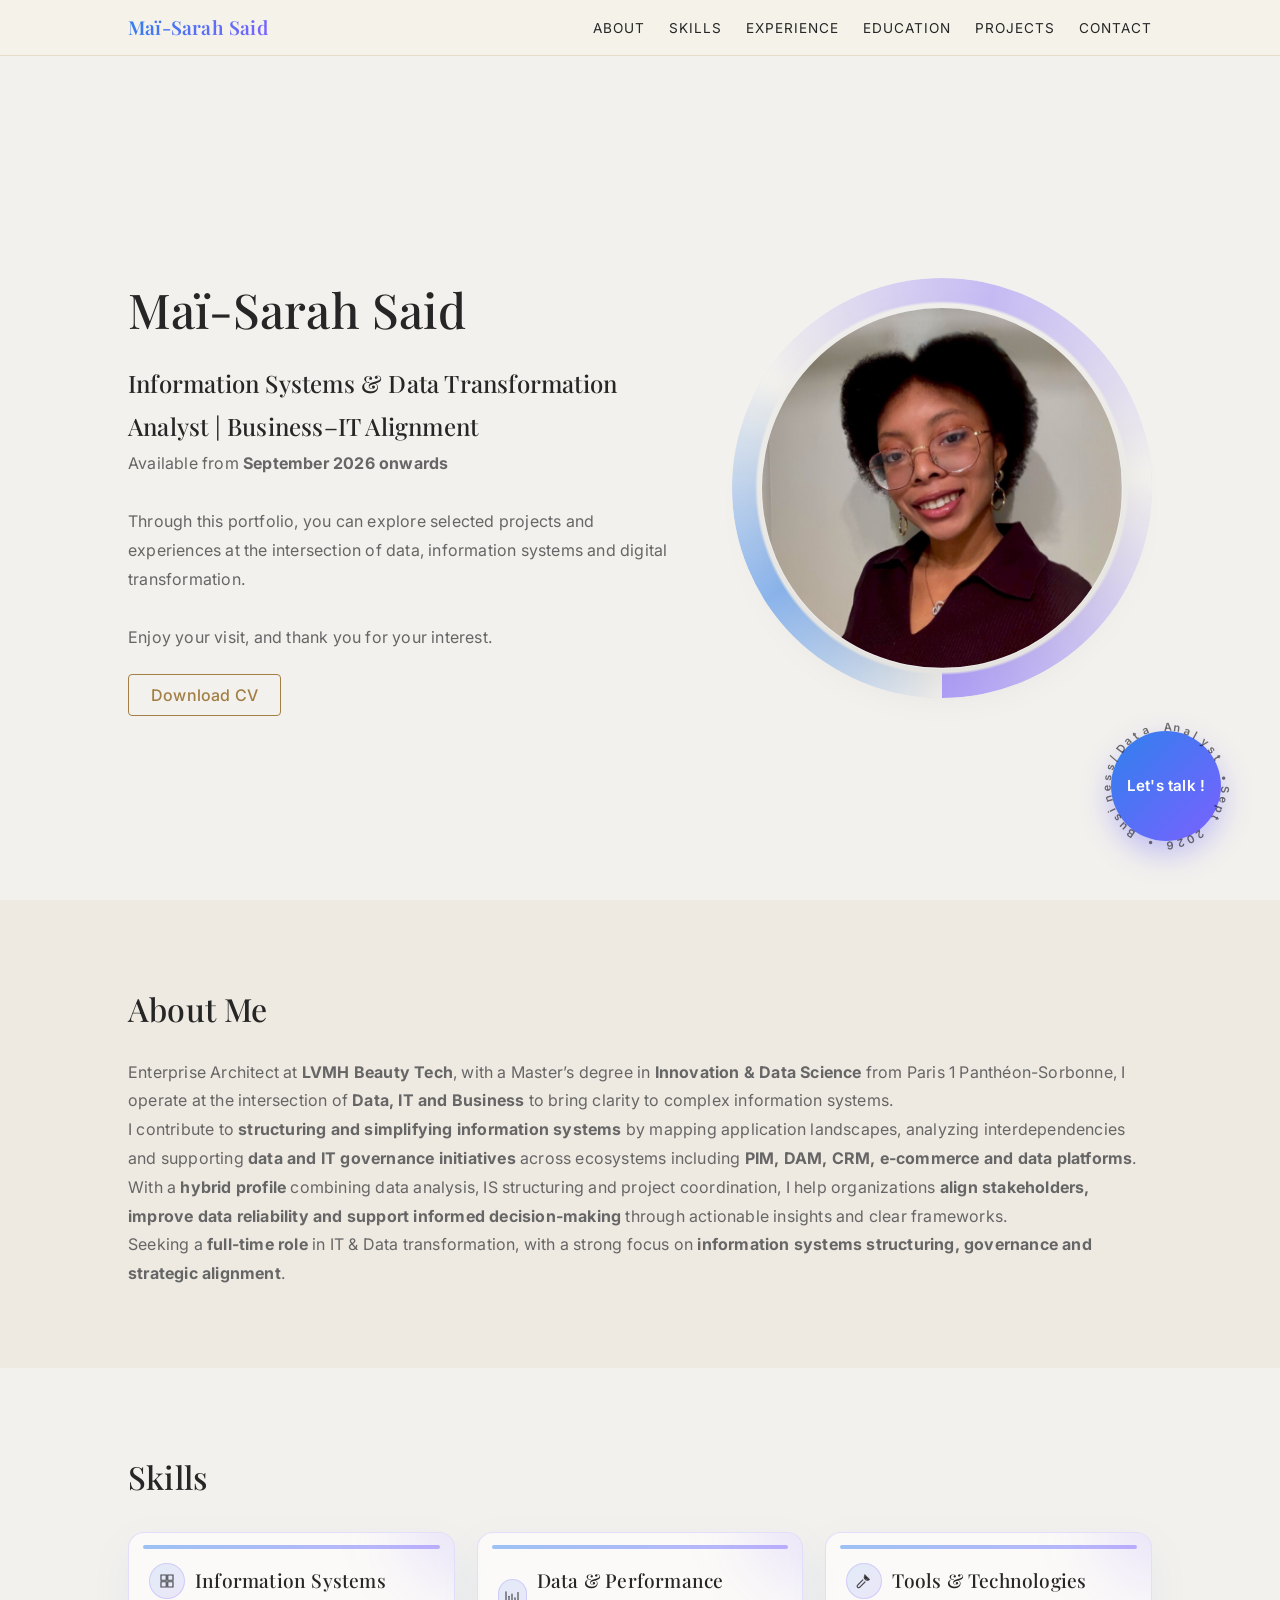
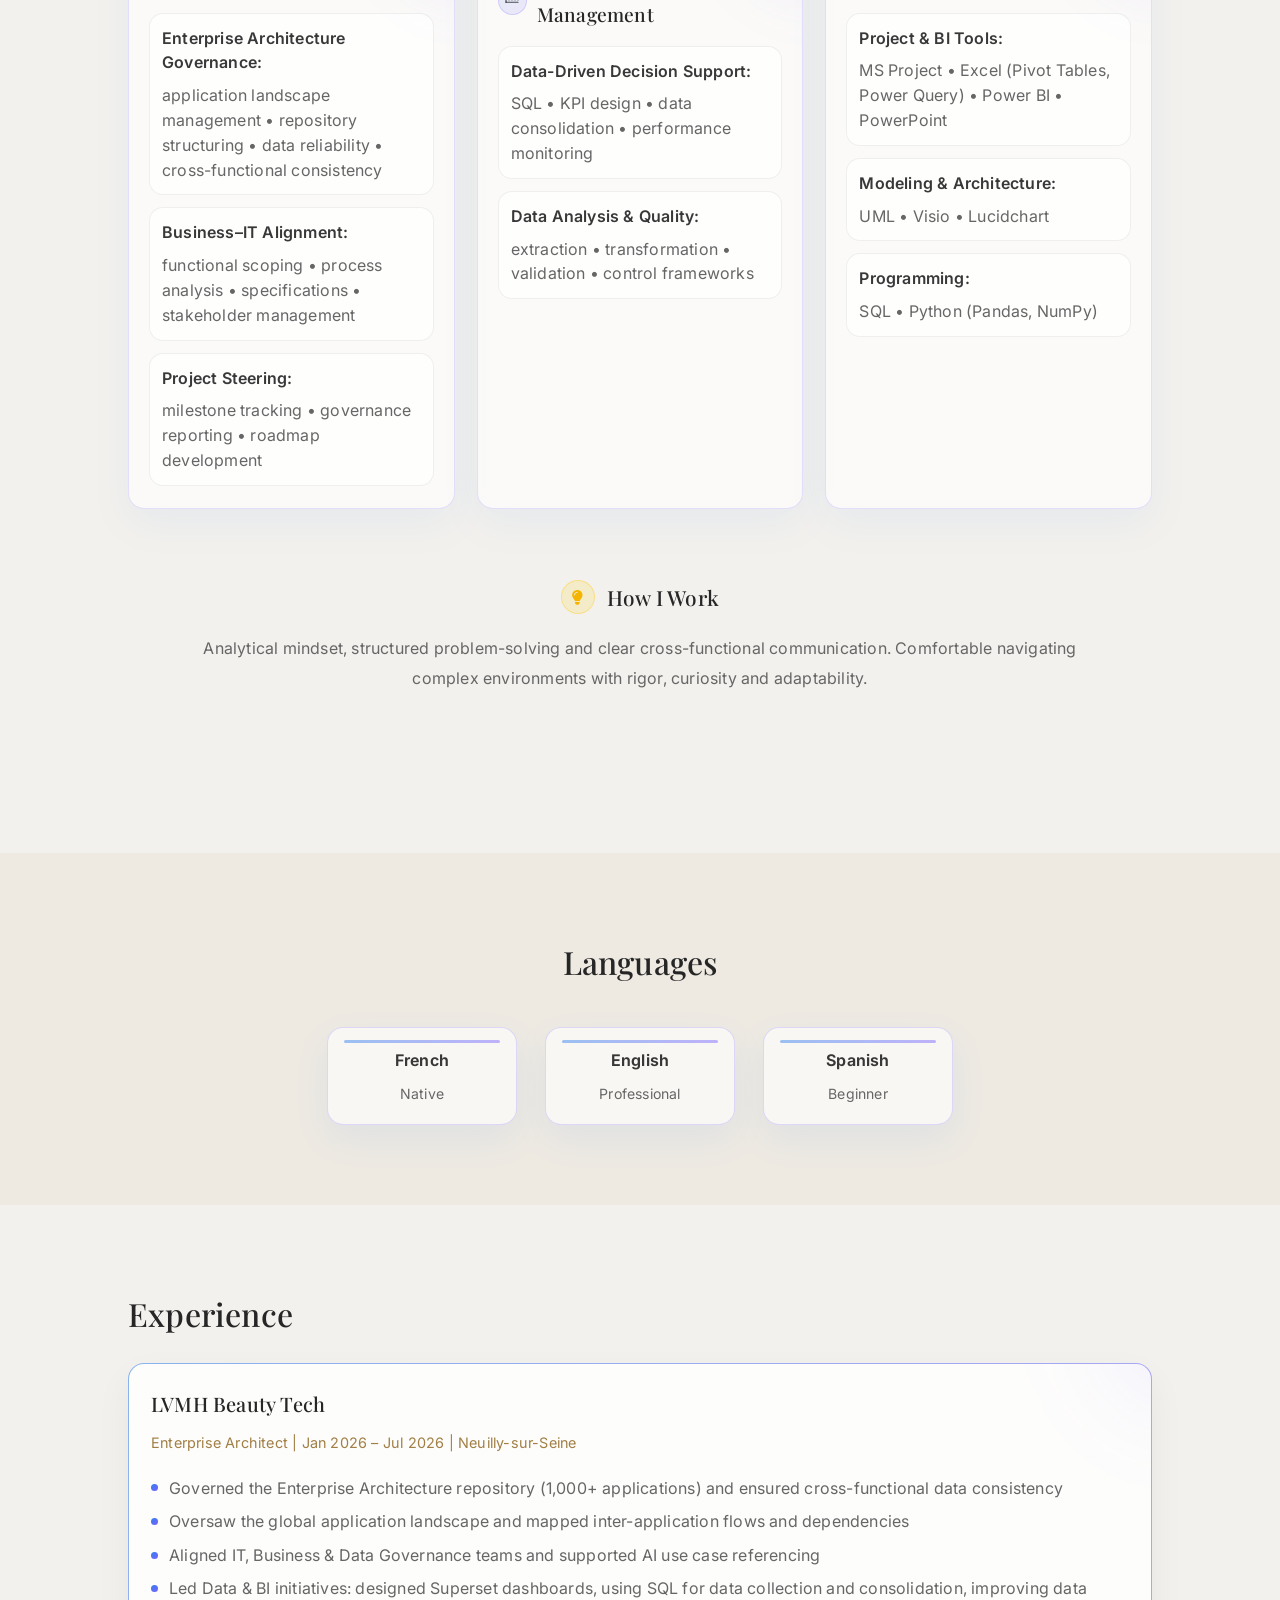
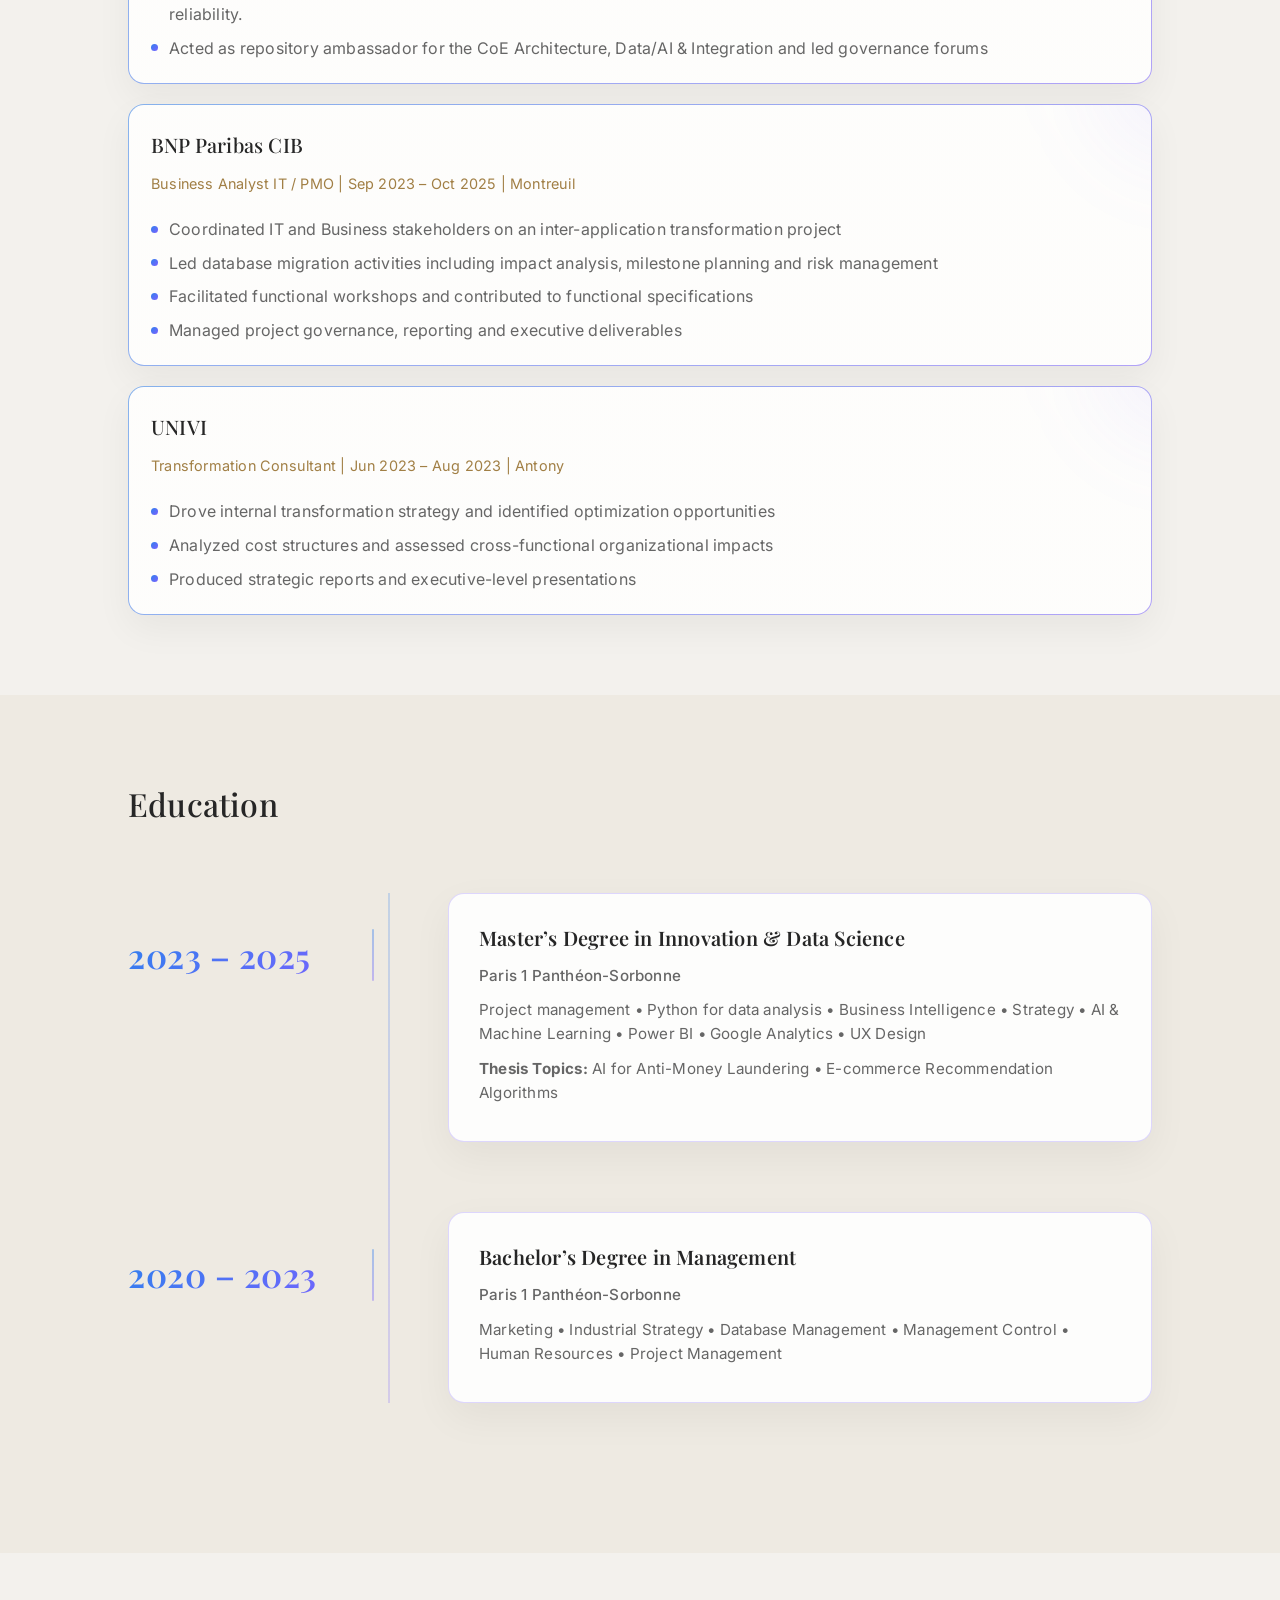
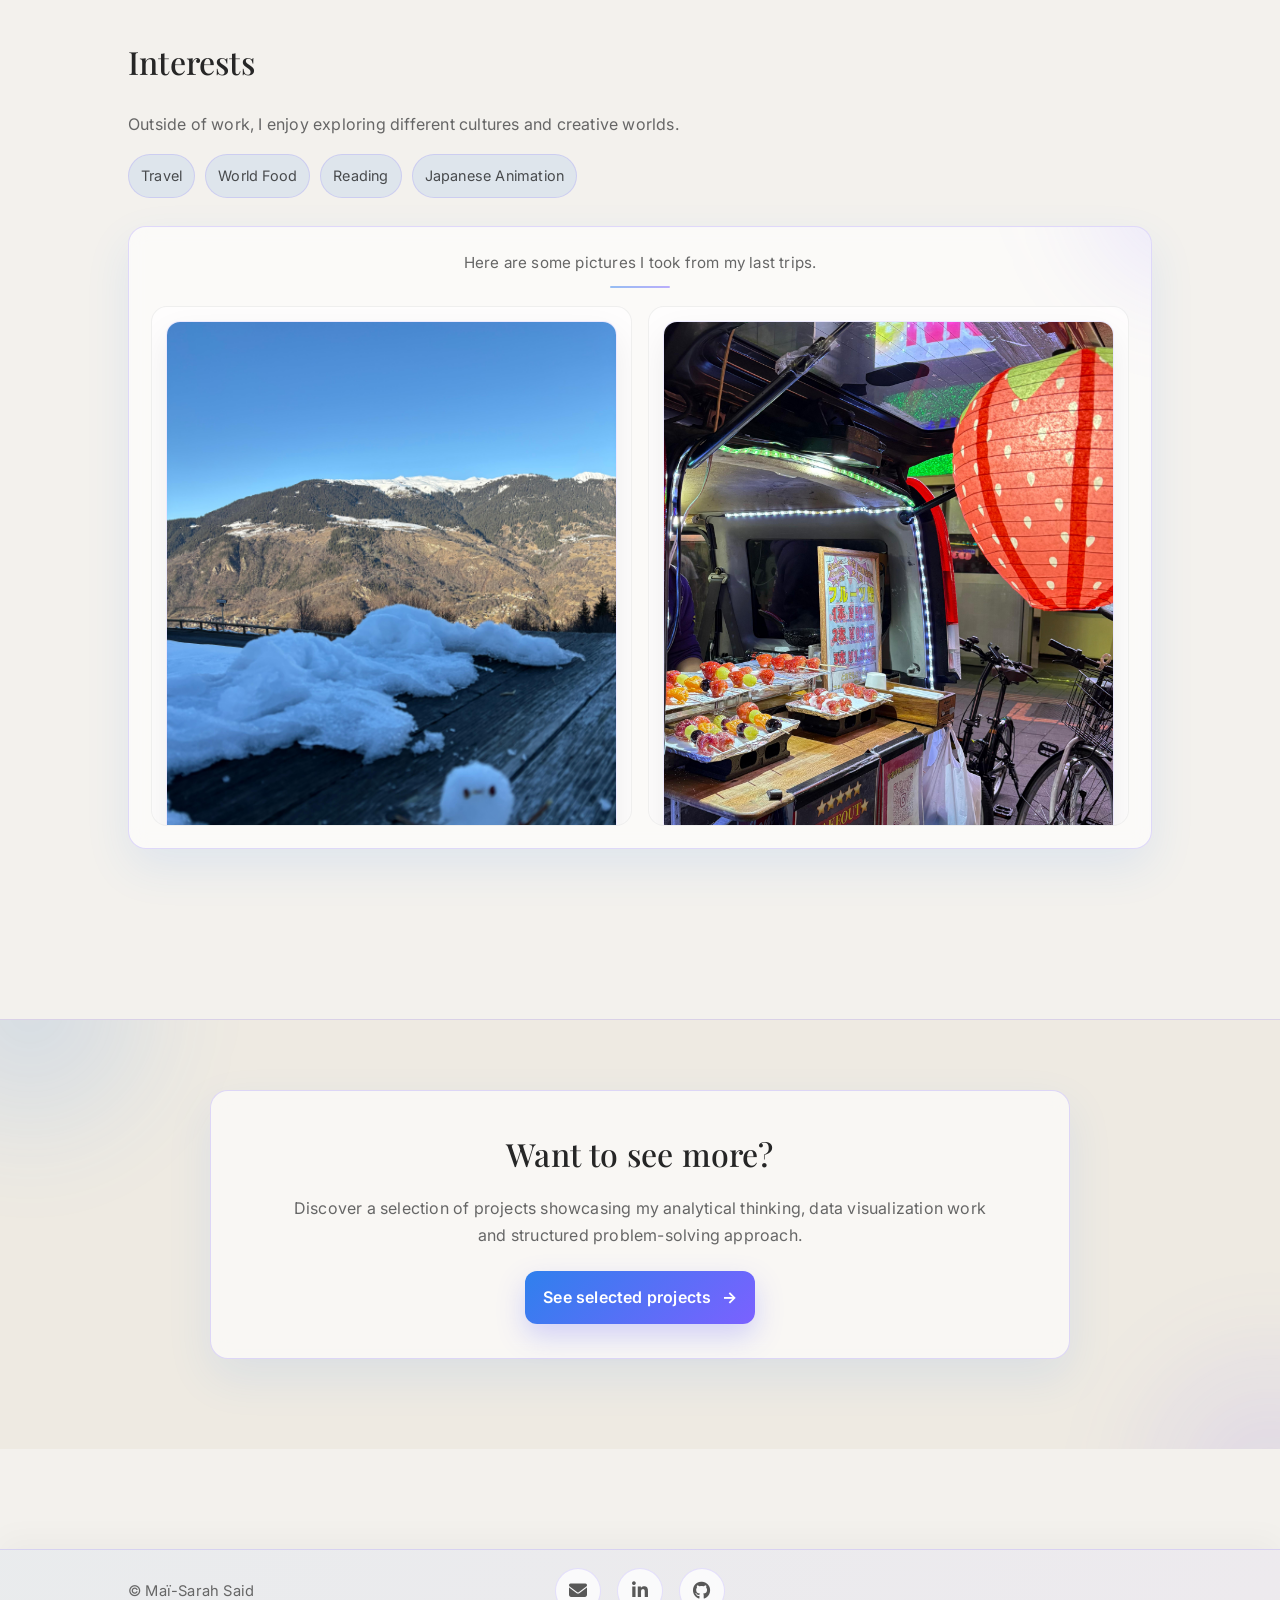
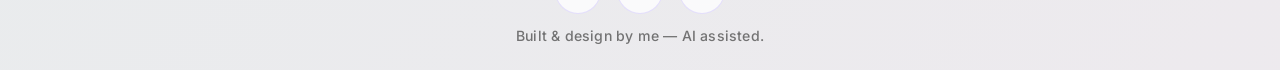
==== commit 73b13e83: "Maj profile" ====
--- a/index.html
+++ b/index.html
@@ -68,7 +68,7 @@
         <h1>Maï-Sarah Said</h1>
 
         <h2 class="hero-role">
-        Business & Data Analyst | Enterprise Architect
+        Information Systems & Data Transformation Analyst | Business–IT Alignment
         </h2>
 
         <p class="hero-availability">
@@ -101,34 +101,24 @@
     </div>
     </section>
 
-   <!-- ===== ABOUT ===== -->
+    <!-- ===== ABOUT ===== -->
     <section id="about" class="section">
         <h2>About Me</h2>
 
         <p class="about-intro">
-            Act as an <strong>enterprise architect</strong> at LVMH Beauty Tech,
-            leveraging a Master’s degree in <strong>Innovation &amp; Data Science</strong>
-            from Paris 1 Panthéon-Sorbonne to bridge <strong>Data, IT and Business</strong>
-            in complex, international environments.
+            Enterprise Architect at <strong>LVMH Beauty Tech</strong>, with a Master’s degree in <strong>Innovation &amp; Data Science</strong> from Paris 1 Panthéon-Sorbonne, I operate at the intersection of <strong>Data, IT and Business</strong> to bring clarity to complex information systems.
         </p>
 
         <p>
-            My work focuses on <strong>structuring information systems</strong>,
-            ensuring application landscape coherence and supporting
-            <strong>digital initiatives</strong> across complex ecosystems including
-            platforms such as <strong>PIM, DAM, CRM, e-commerce and data solutions</strong>.
+            I contribute to <strong>structuring and simplifying information systems</strong> by mapping application landscapes, analyzing interdependencies and supporting <strong>data and IT governance initiatives</strong> across ecosystems including <strong>PIM, DAM, CRM, e-commerce and data platforms</strong>.
         </p>
 
         <p>
-            With a <strong>hybrid profile combining data analysis, information systems
-            structuring and project coordination</strong>, I design data-driven dashboards,
-            align cross-functional stakeholders and contribute to clearer,
-            more reliable and actionable information across the organization.
+            With a <strong>hybrid profile</strong> combining data analysis, IS structuring and project coordination, I help organizations <strong>align stakeholders, improve data reliability and support informed decision-making</strong> through actionable insights and clear frameworks.
         </p>
 
         <p class="about-cta">
-            Seeking a <strong>full-time opportunity</strong> combining data, digital
-            projects and a global Information Systems perspective.
+            Seeking a <strong>full-time role</strong> in IT &amp; Data transformation, with a strong focus on <strong>information systems structuring, governance and strategic alignment</strong>.
         </p>
     </section>
 
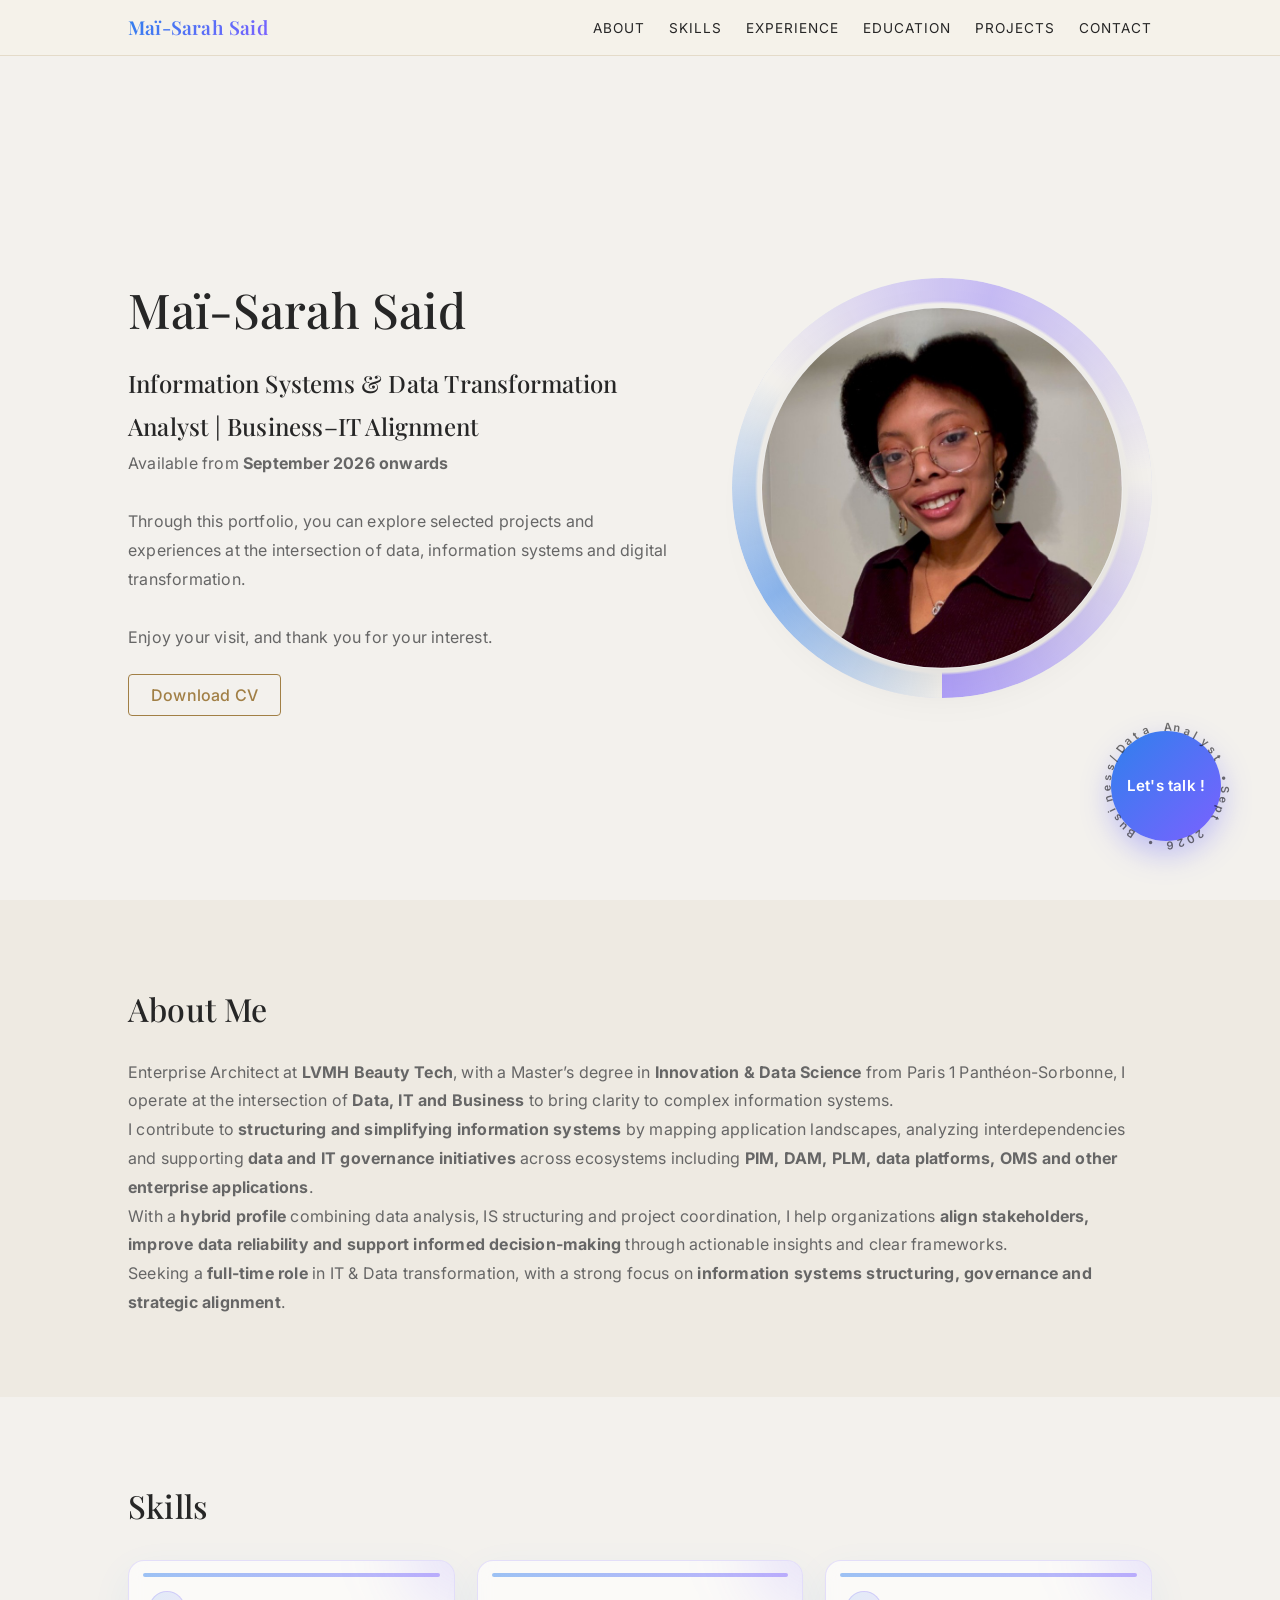
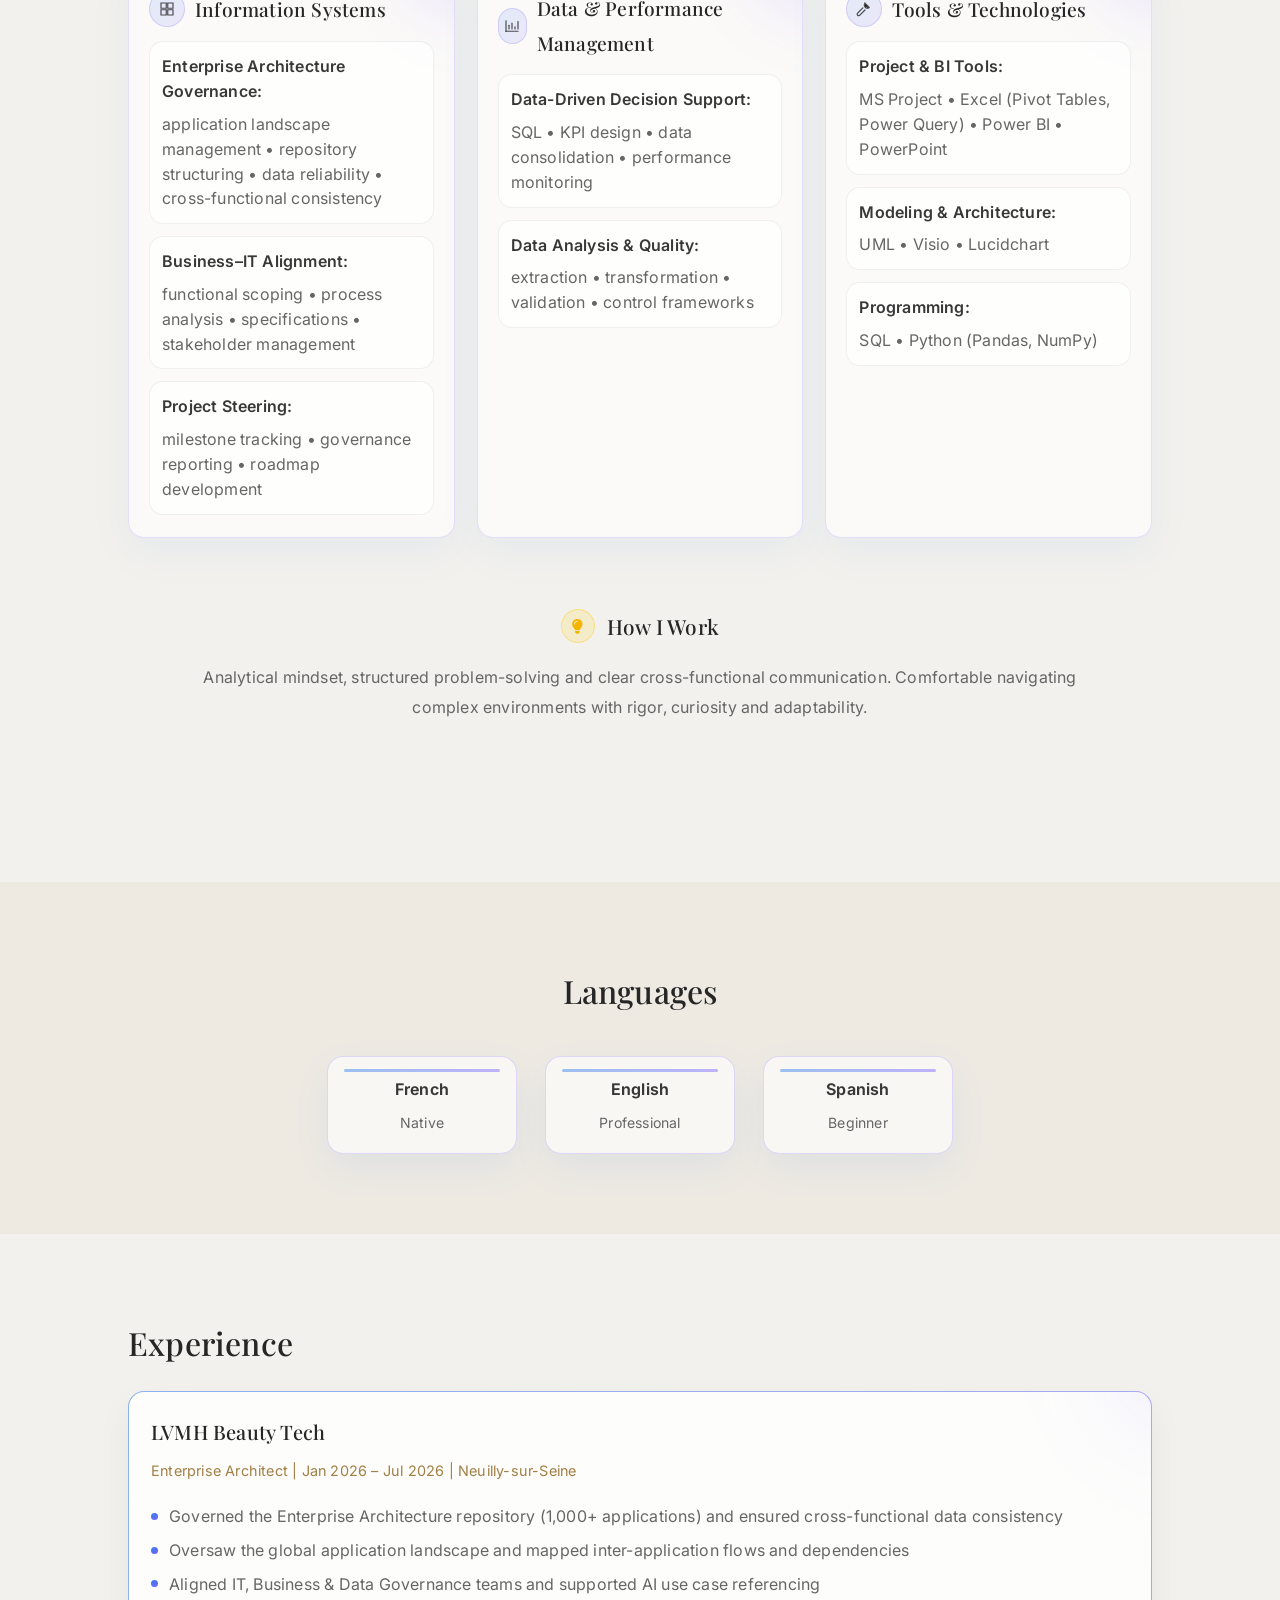
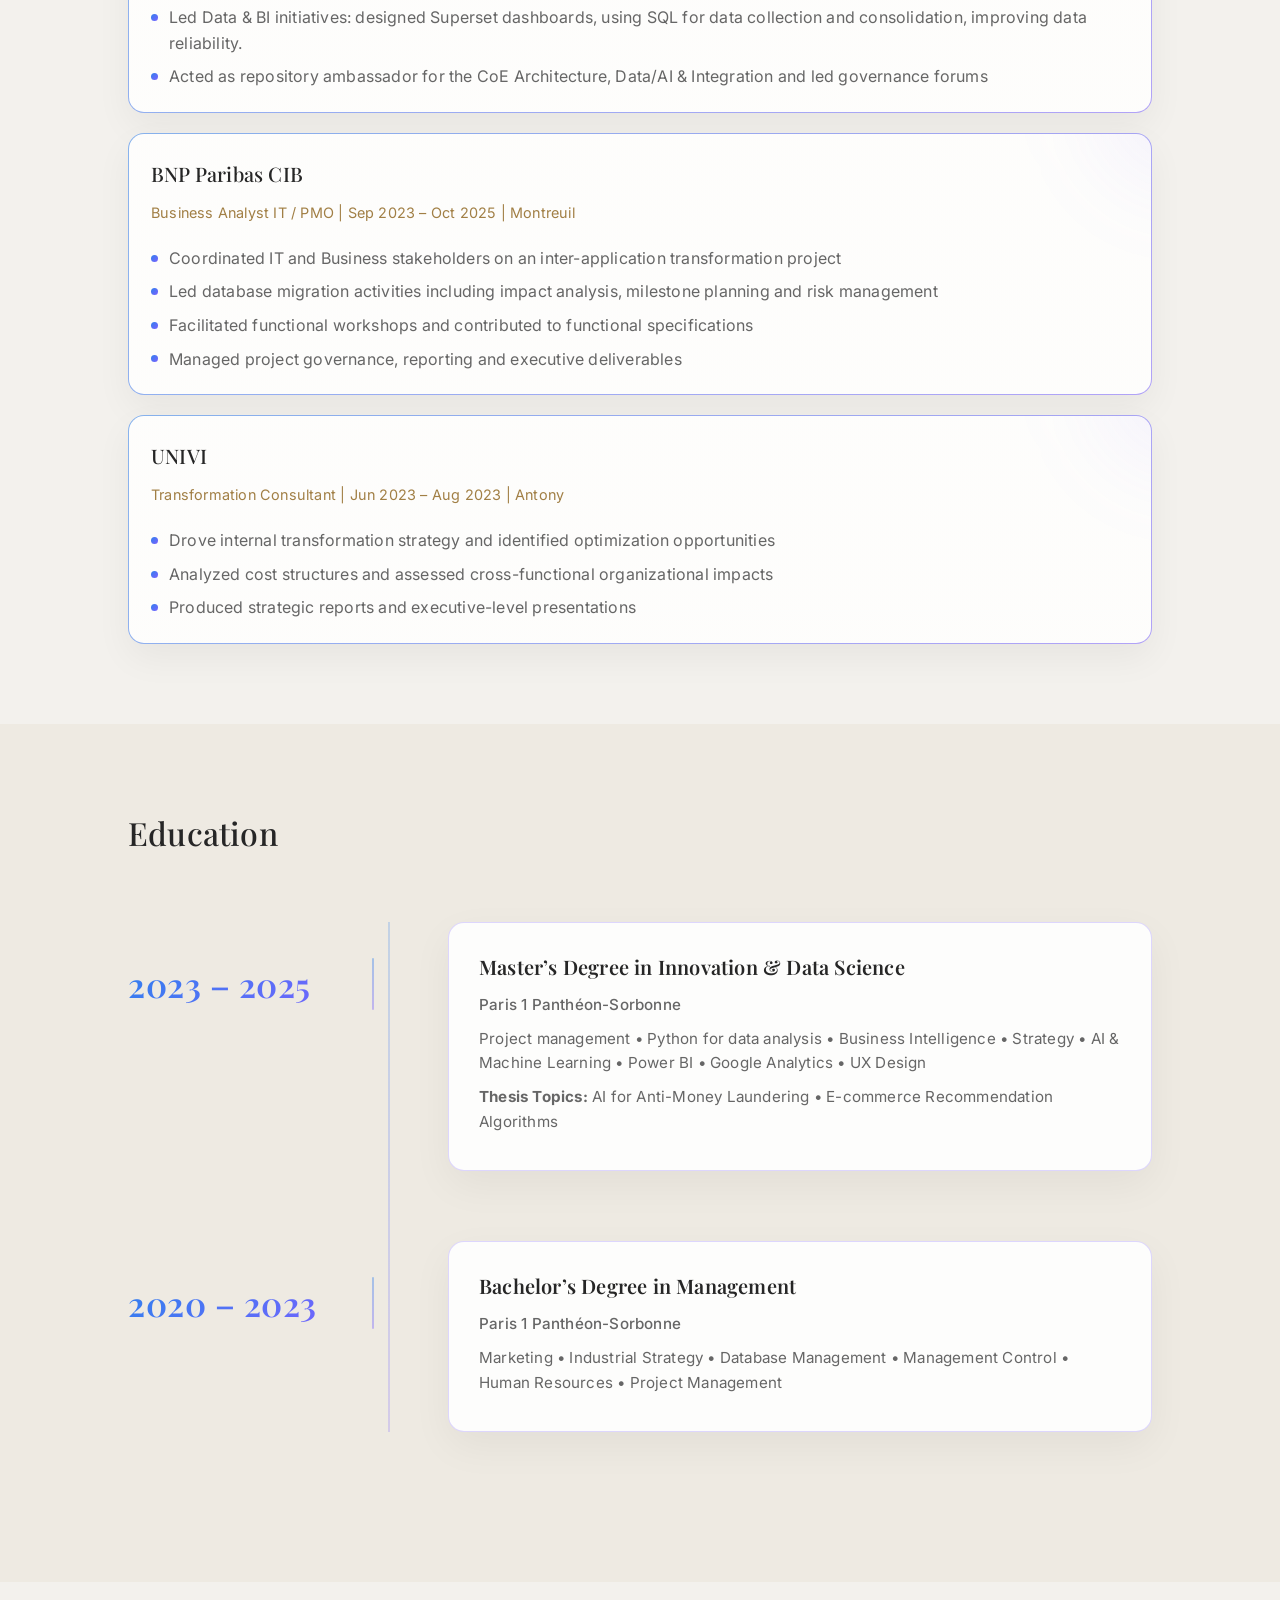
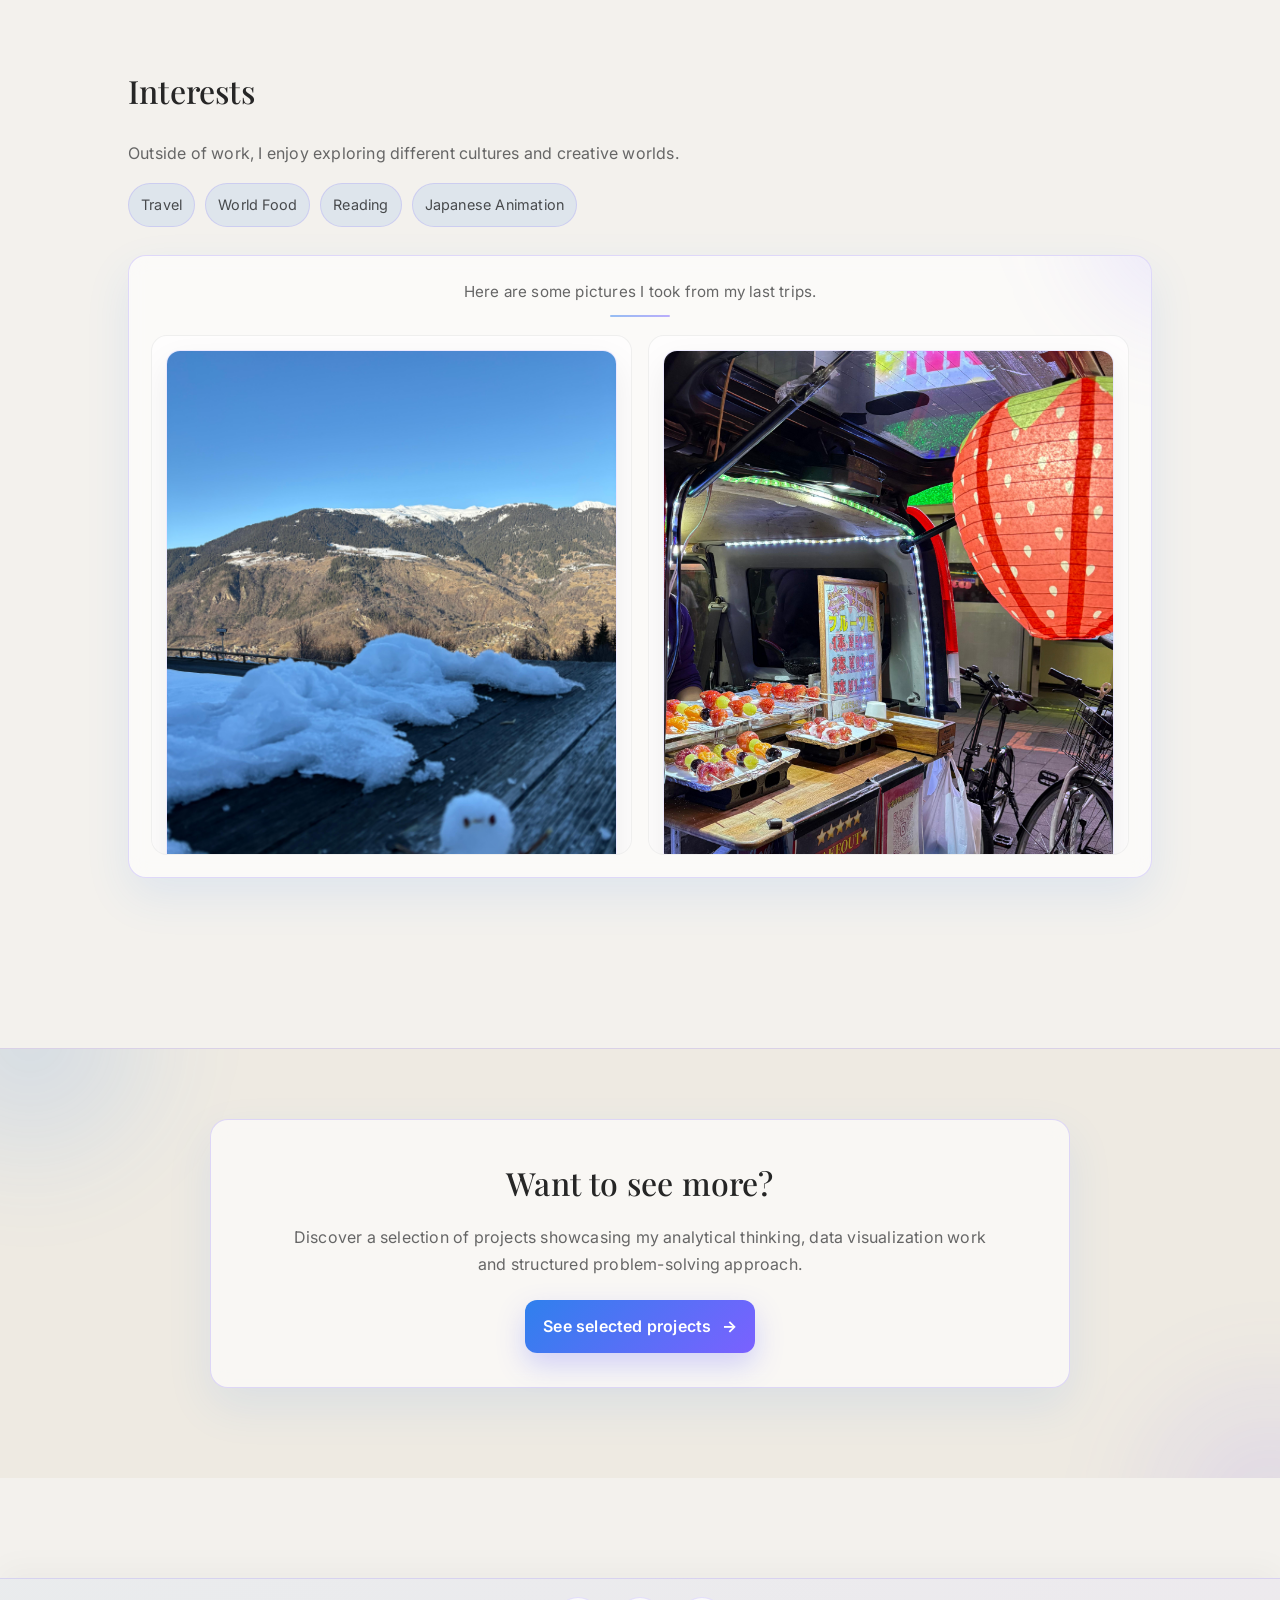
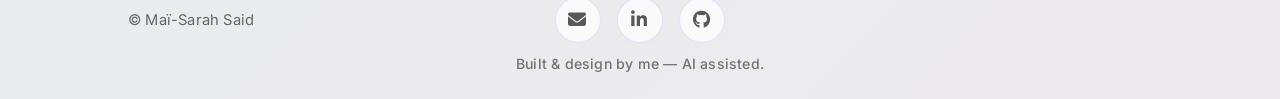
==== commit b24b7823: "Update About" ====
--- a/index.html
+++ b/index.html
@@ -110,7 +110,7 @@
         </p>
 
         <p>
-            I contribute to <strong>structuring and simplifying information systems</strong> by mapping application landscapes, analyzing interdependencies and supporting <strong>data and IT governance initiatives</strong> across ecosystems including <strong>PIM, DAM, CRM, e-commerce and data platforms</strong>.
+            I contribute to <strong>structuring and simplifying information systems</strong> by mapping application landscapes, analyzing interdependencies and supporting <strong>data and IT governance initiatives</strong> across ecosystems including <strong>PIM, DAM, PLM, data platforms, OMS and other enterprise applications</strong>.
         </p>
 
         <p>
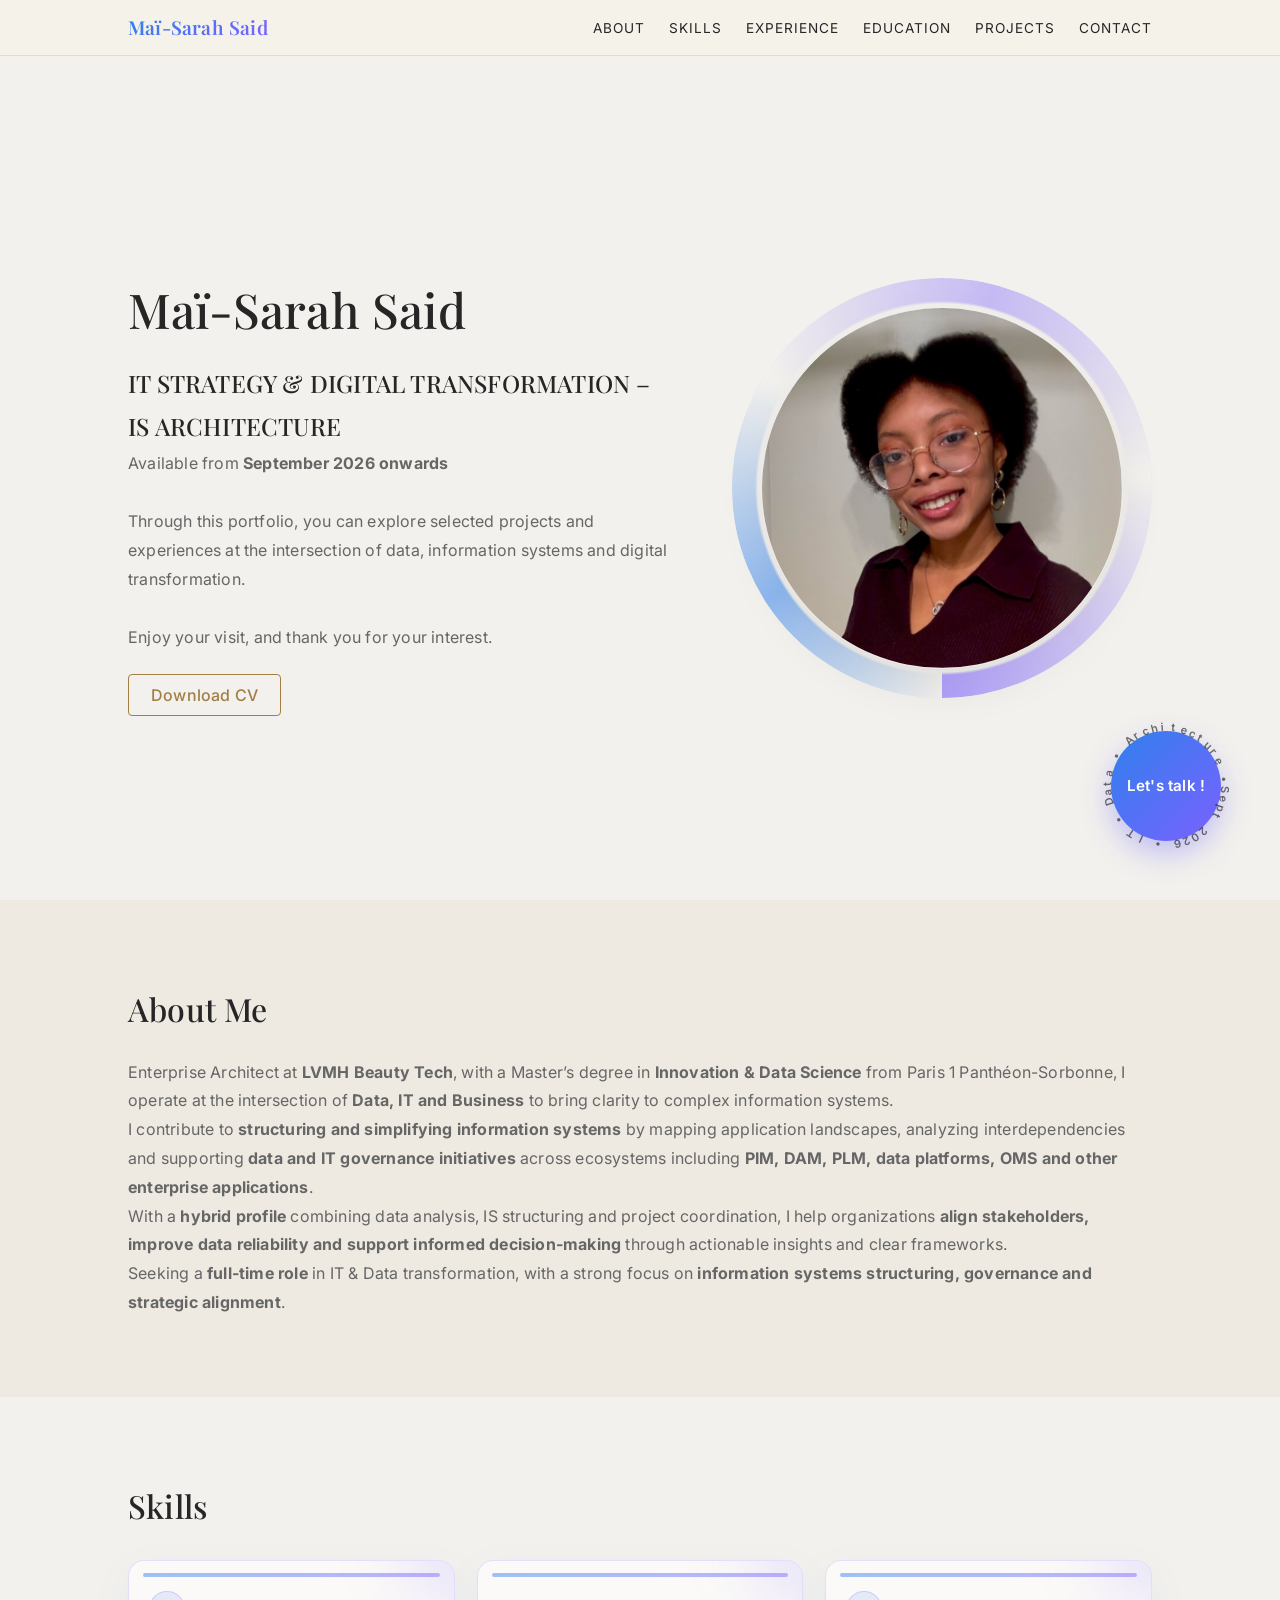
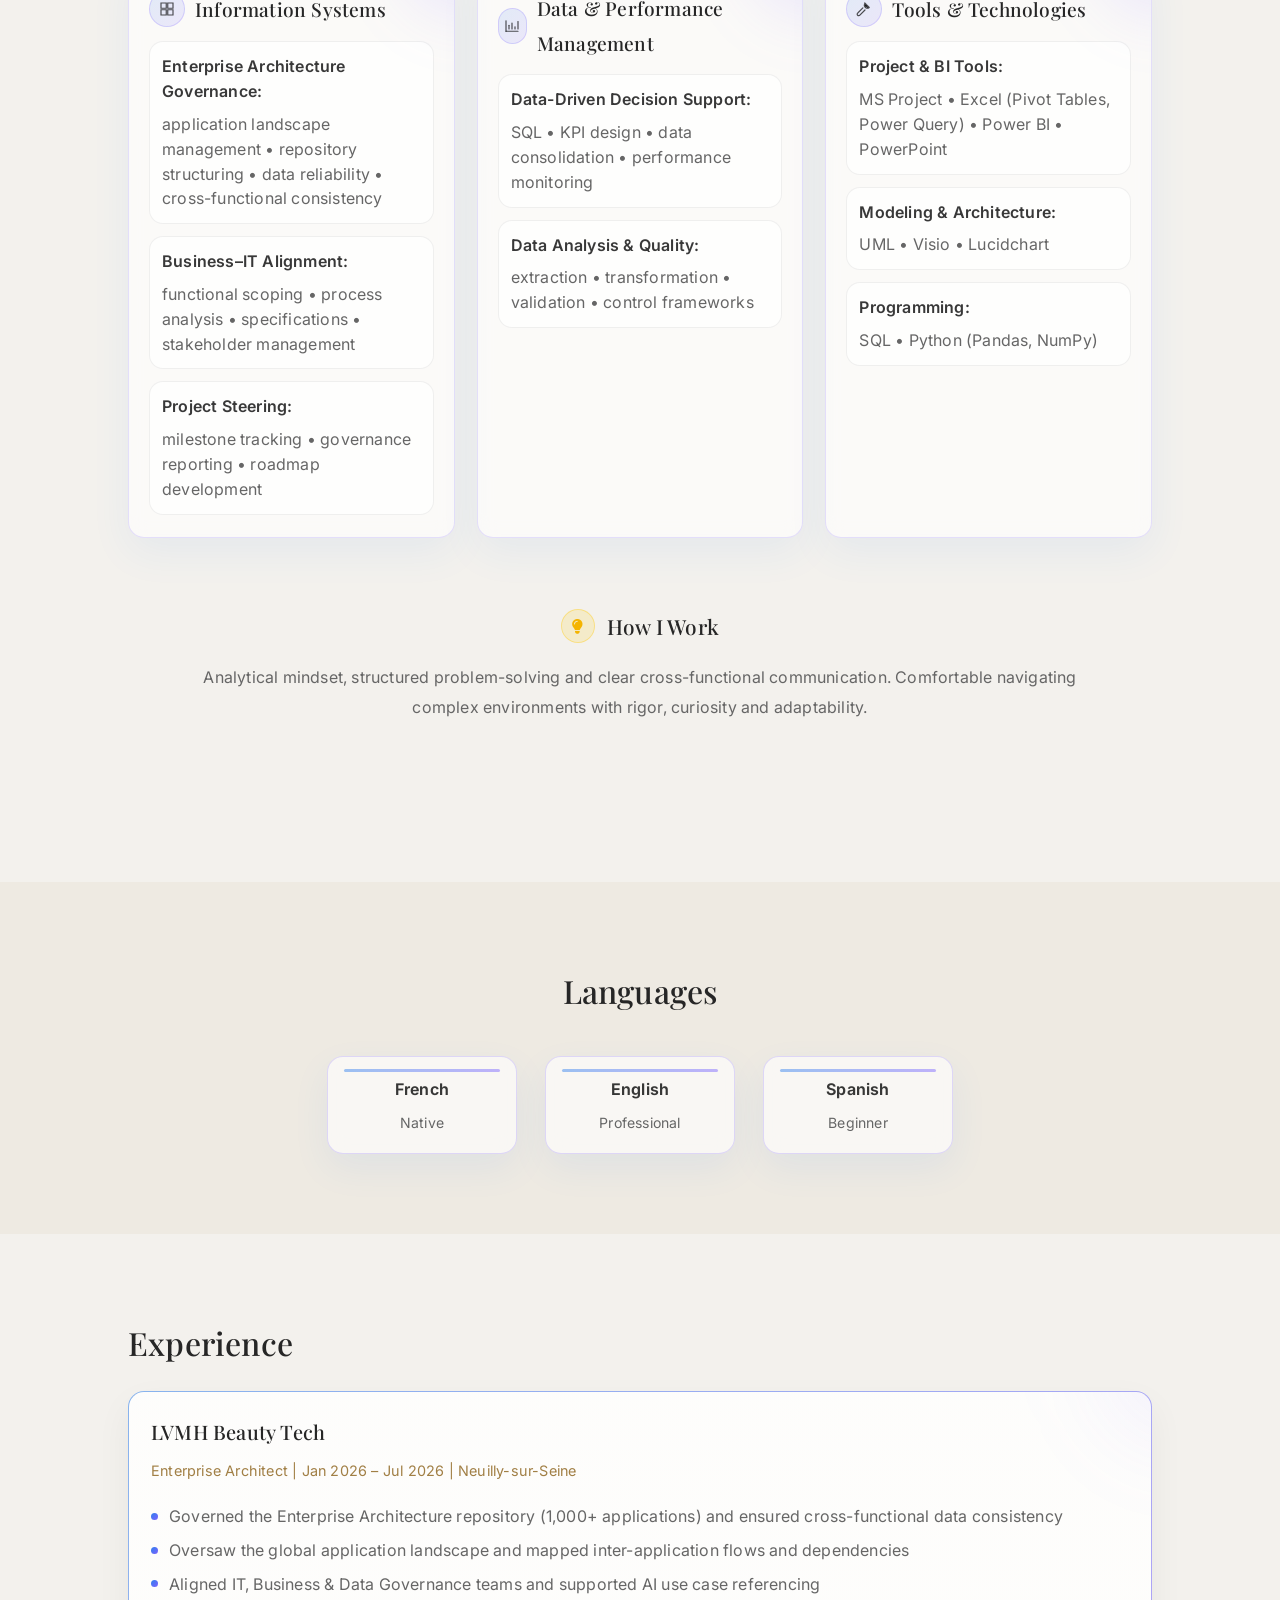
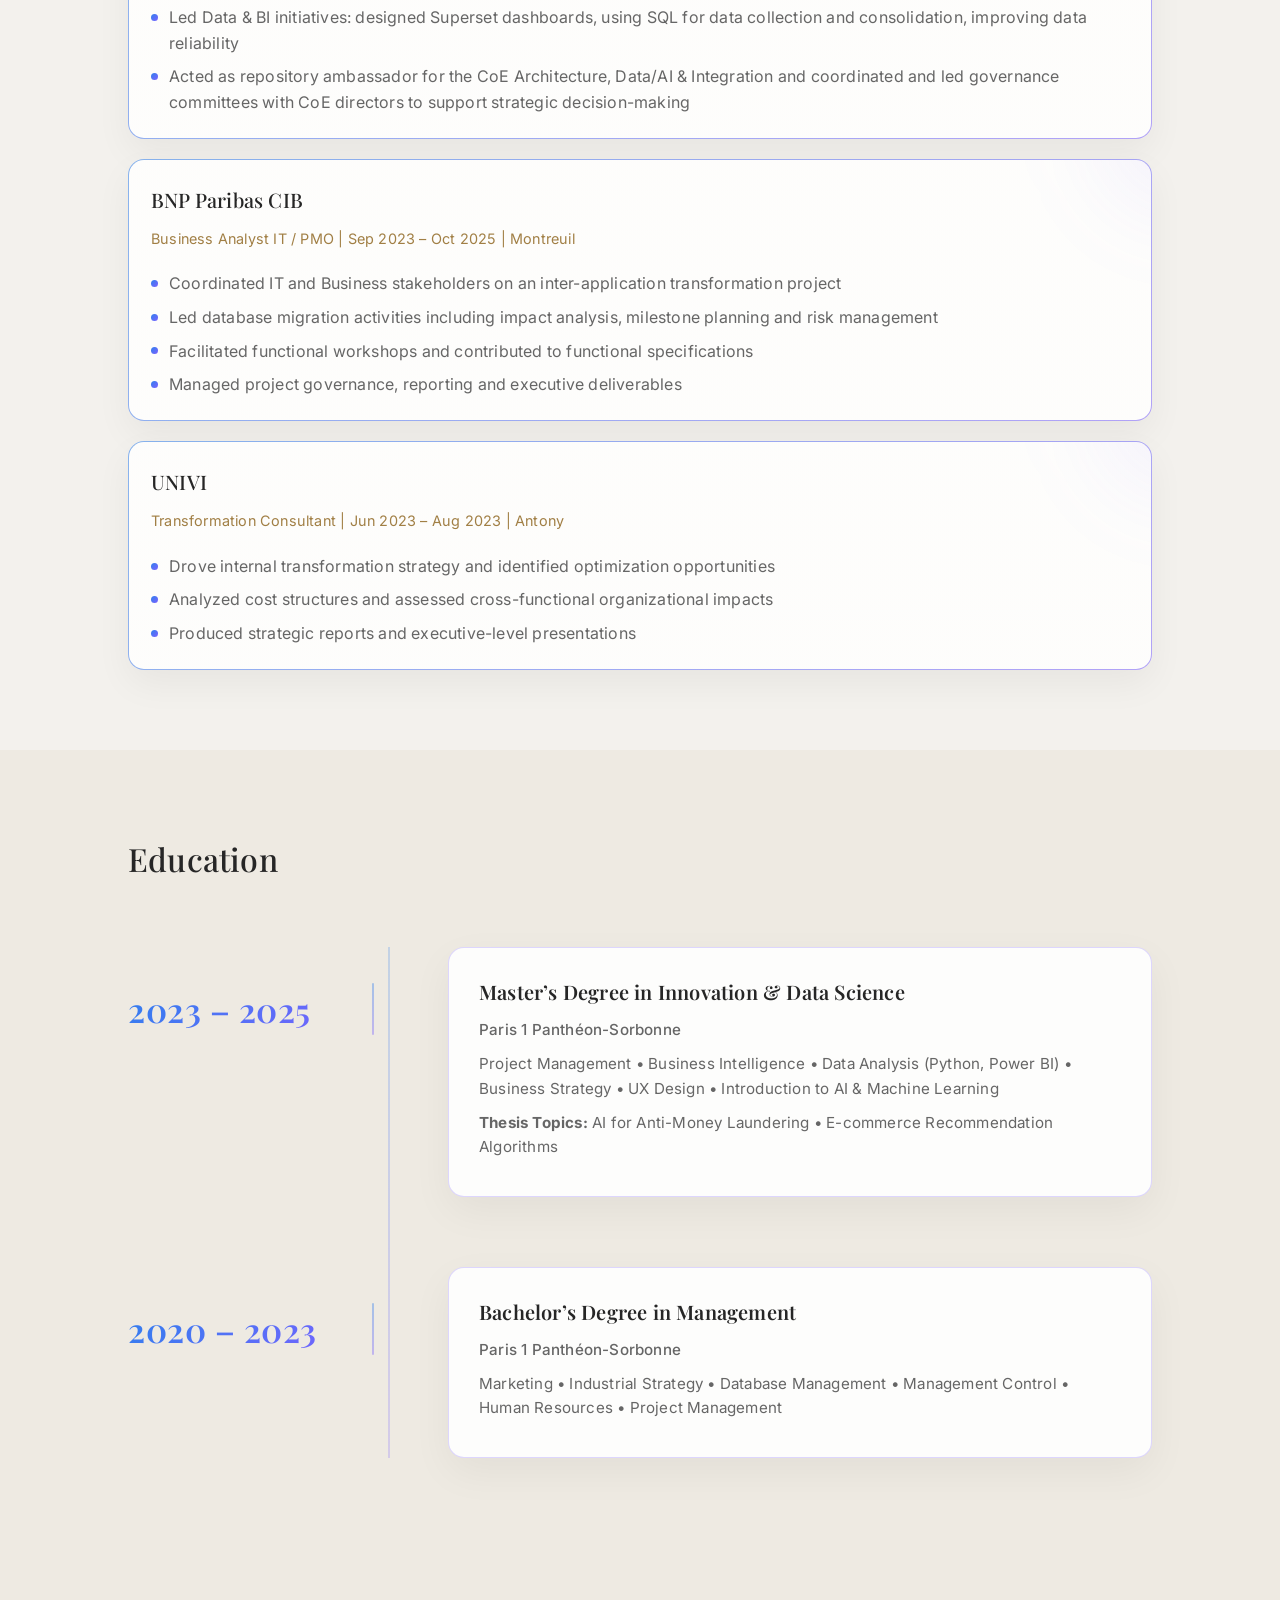
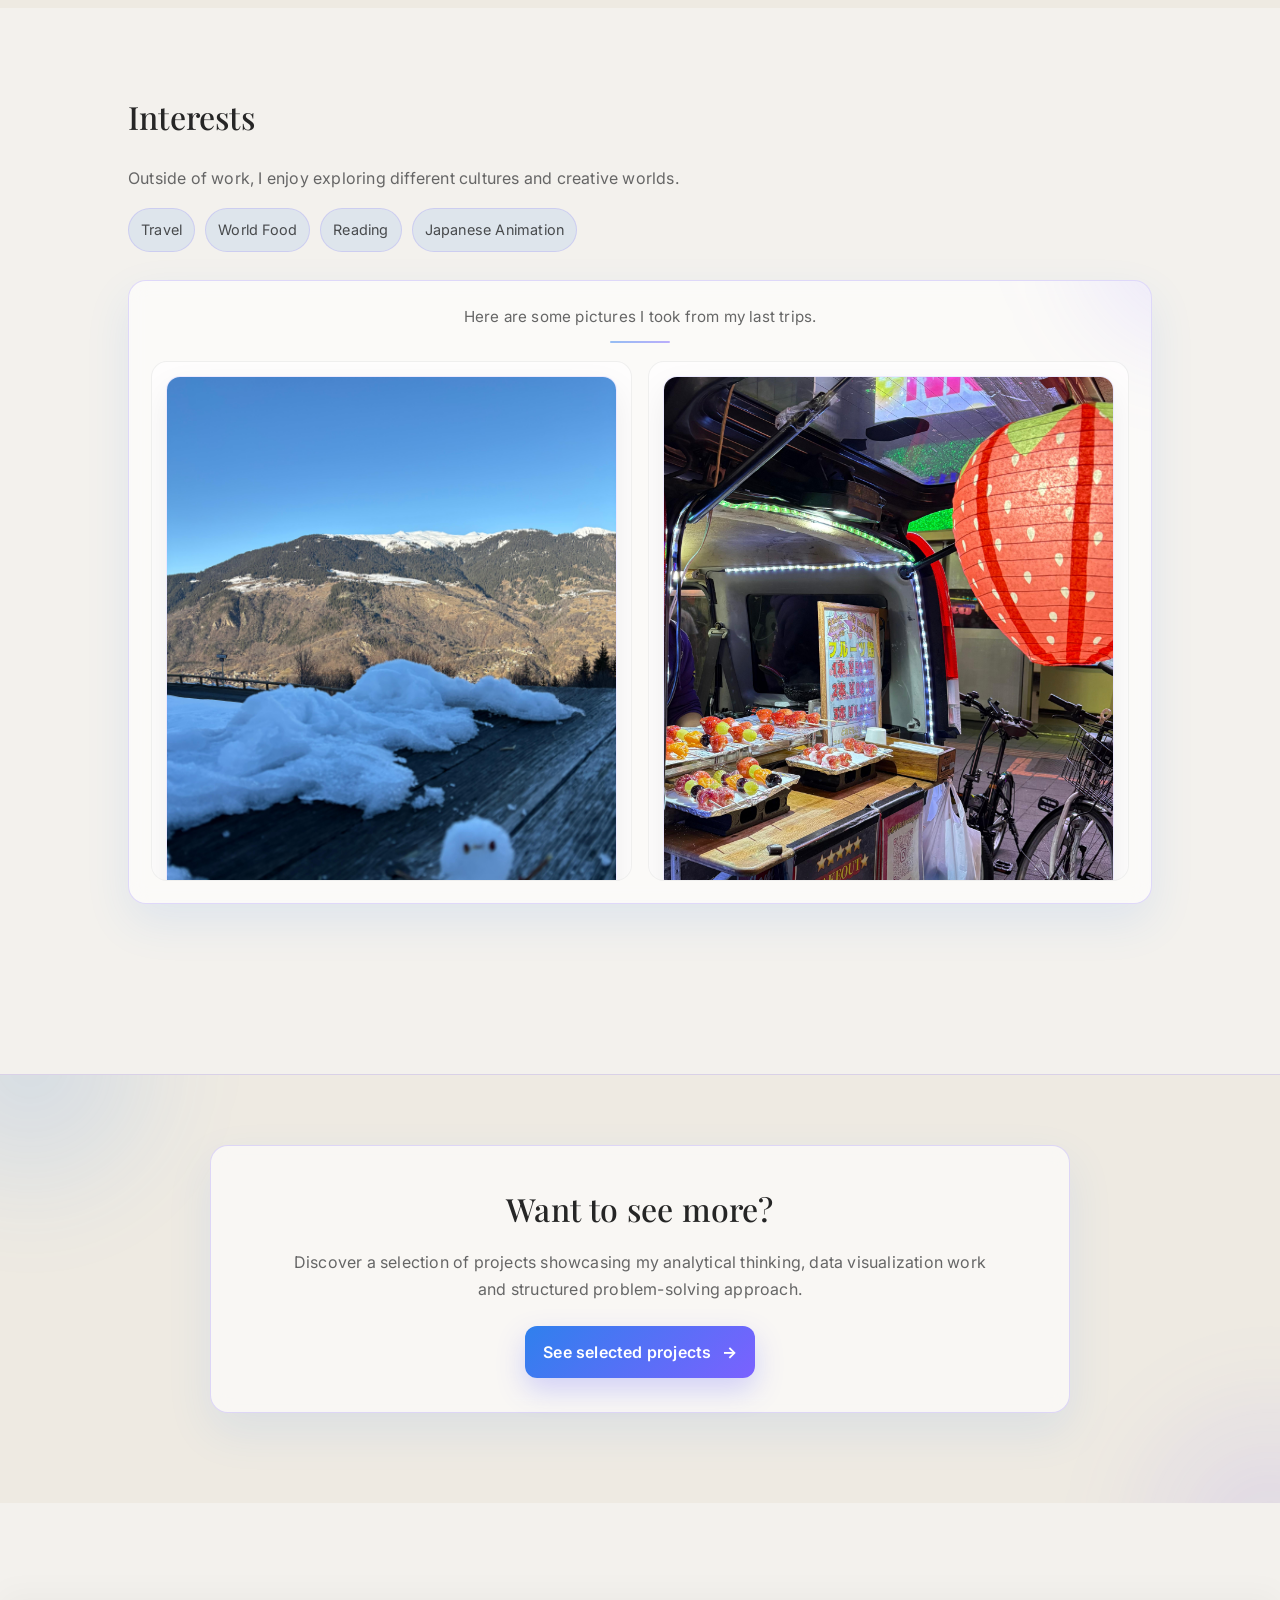
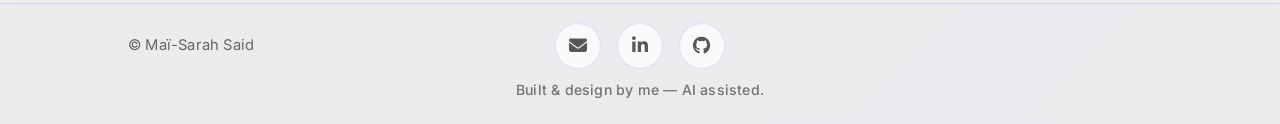
==== commit af672245: "CV Update" ====
--- a/index.html
+++ b/index.html
@@ -27,7 +27,7 @@
     </a>
 
     <div class="floating-text" aria-hidden="true">
-        <span>Sept 2026 • Business/Data Analyst • </span>
+        <span>Sept 2026 • IT • Data • Architecture •</span>
     </div>
     </div>
 
@@ -68,7 +68,7 @@
         <h1>Maï-Sarah Said</h1>
 
         <h2 class="hero-role">
-        Information Systems & Data Transformation Analyst | Business–IT Alignment
+        IT STRATEGY & DIGITAL TRANSFORMATION – IS ARCHITECTURE 
         </h2>
 
         <p class="hero-availability">
@@ -246,8 +246,8 @@
                 <li>Governed the Enterprise Architecture repository (1,000+ applications) and ensured cross-functional data consistency</li>
                 <li>Oversaw the global application landscape and mapped inter-application flows and dependencies</li>
                 <li>Aligned IT, Business & Data Governance teams and supported AI use case referencing</li>
-                <li>Led Data & BI initiatives: designed Superset dashboards, using SQL for data collection and consolidation, improving data reliability.</li>
-                <li>Acted as repository ambassador for the CoE Architecture, Data/AI & Integration and led governance forums</li>
+                <li>Led Data & BI initiatives: designed Superset dashboards, using SQL for data collection and consolidation, improving data reliability</li>
+                <li>Acted as repository ambassador for the CoE Architecture, Data/AI & Integration and coordinated and led governance committees with CoE directors to support strategic decision-making</li>
             </ul>
         </div>
 
@@ -295,8 +295,8 @@
             </p>
 
             <p>
-            Project management • Python for data analysis • Business Intelligence •
-            Strategy • AI & Machine Learning • Power BI • Google Analytics • UX Design
+            Project Management • Business Intelligence • Data Analysis (Python, Power BI) • 
+            Business Strategy • UX Design • Introduction to AI & Machine Learning
             </p>
 
             <p>
